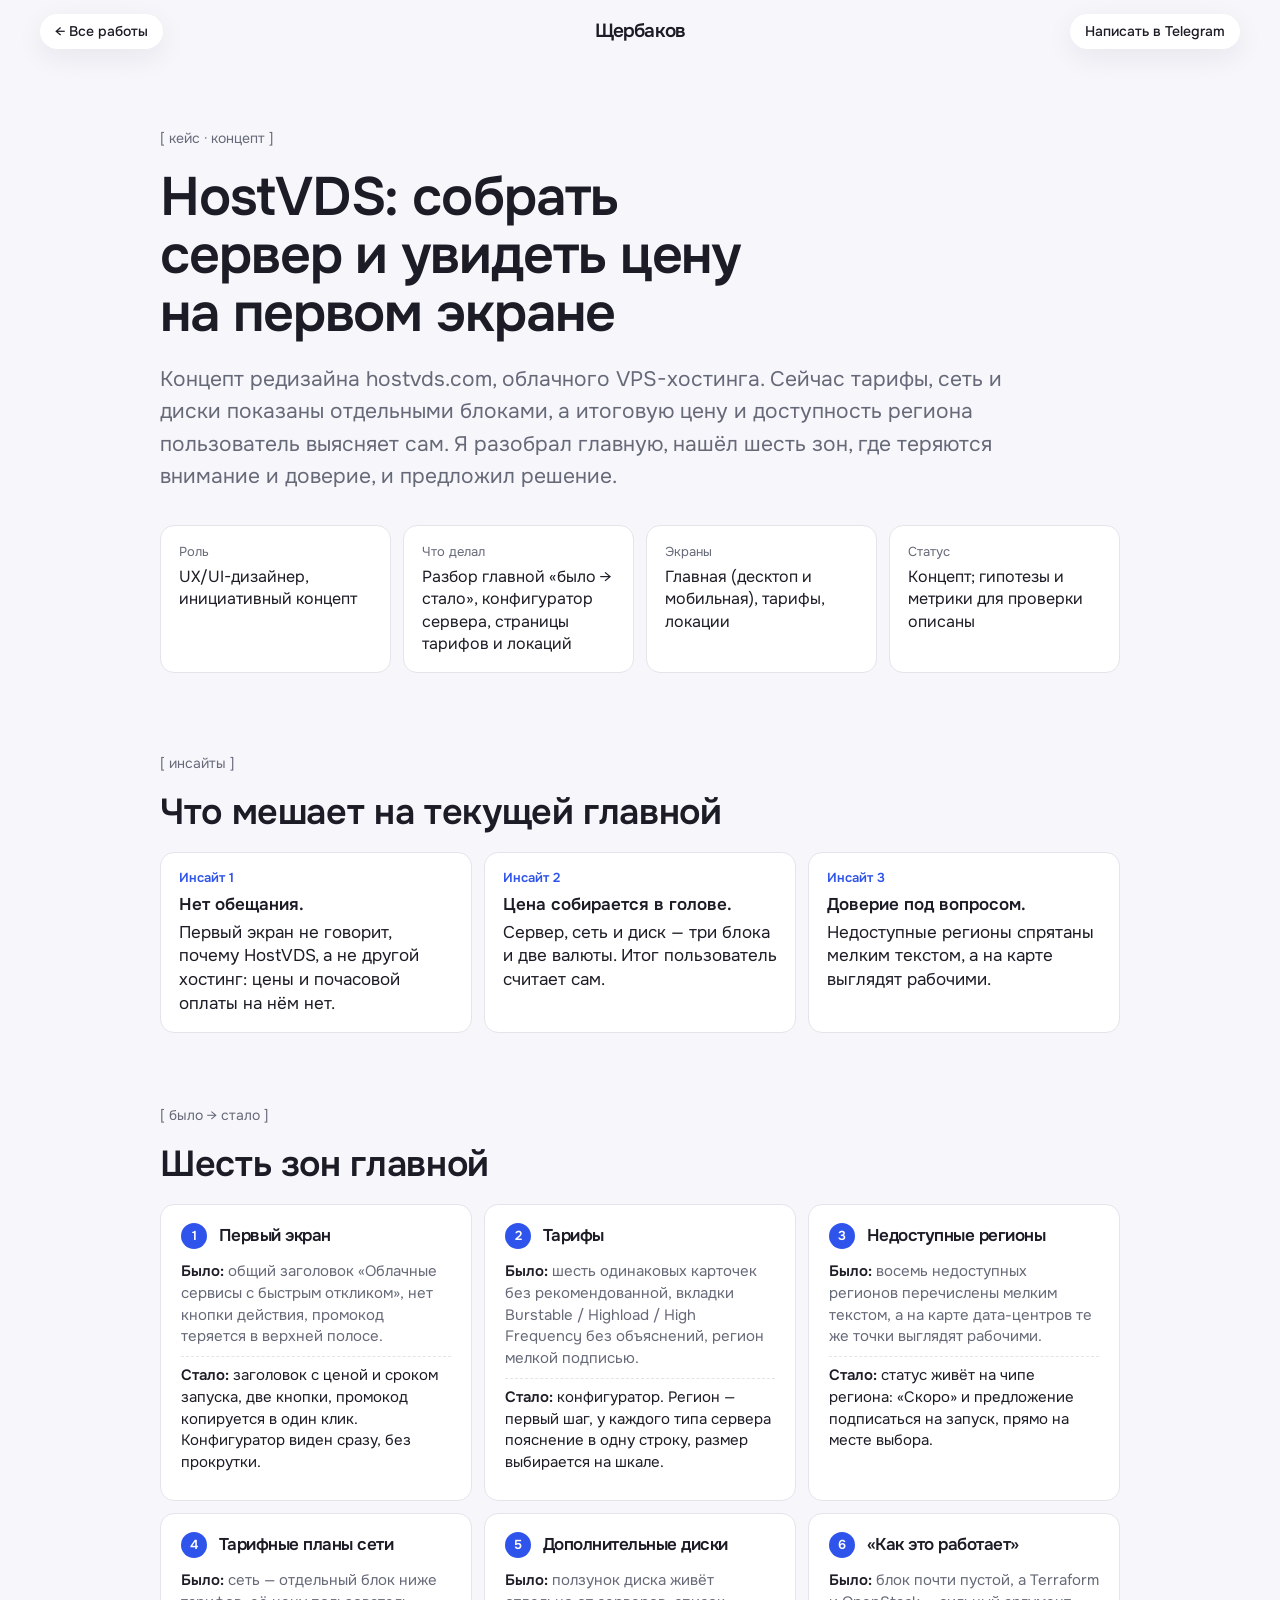
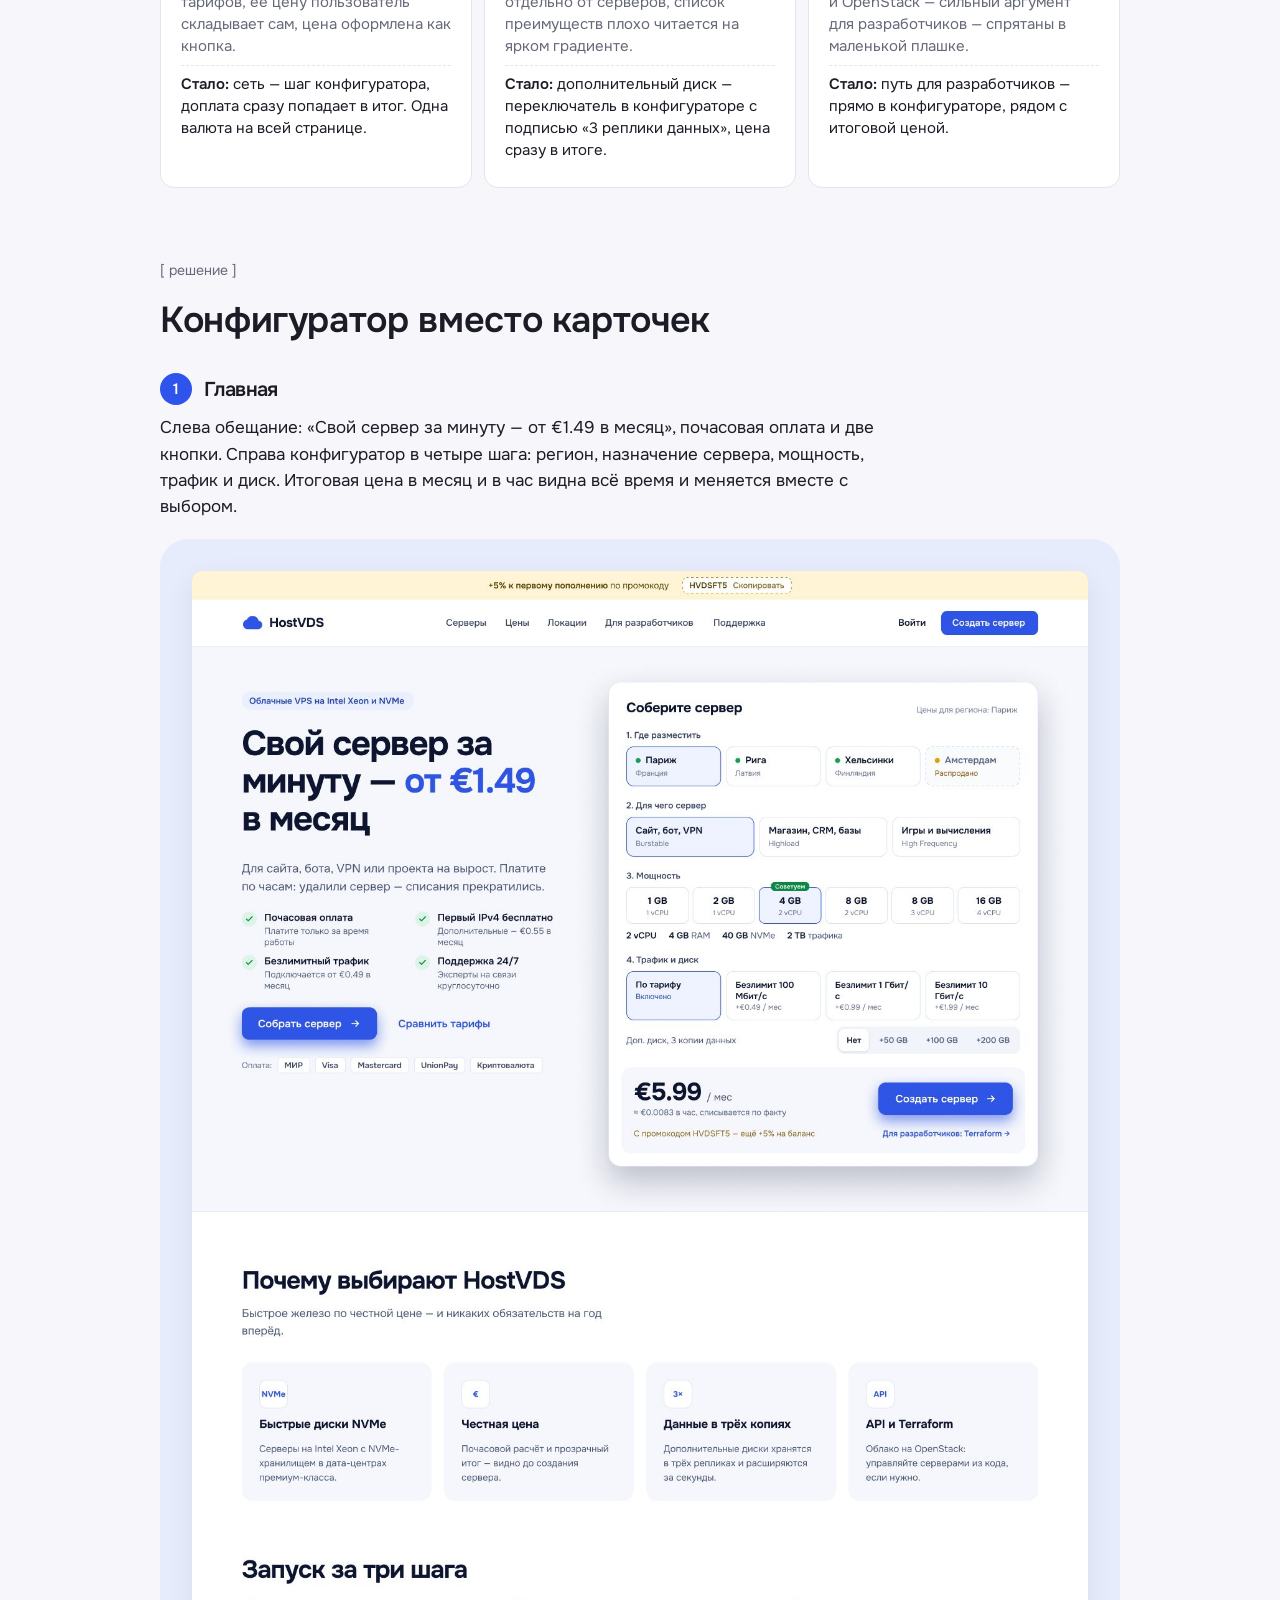
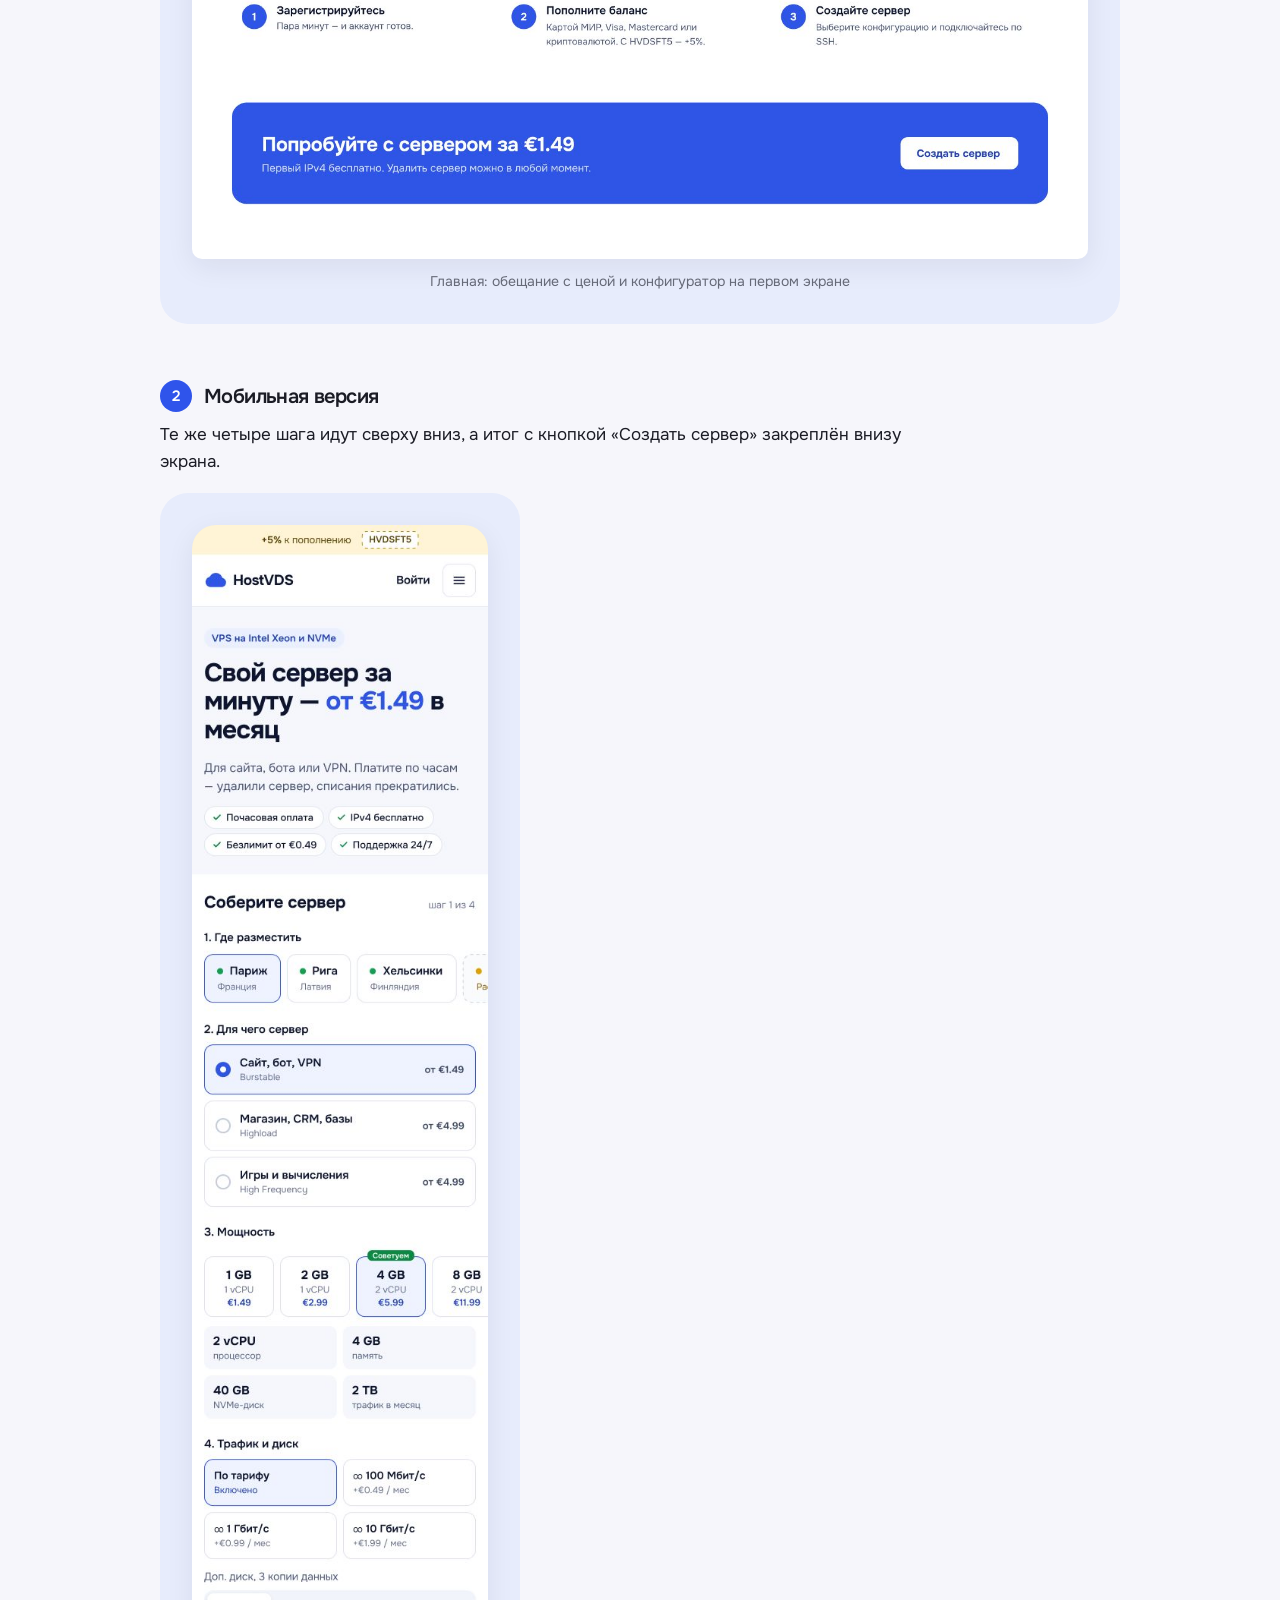
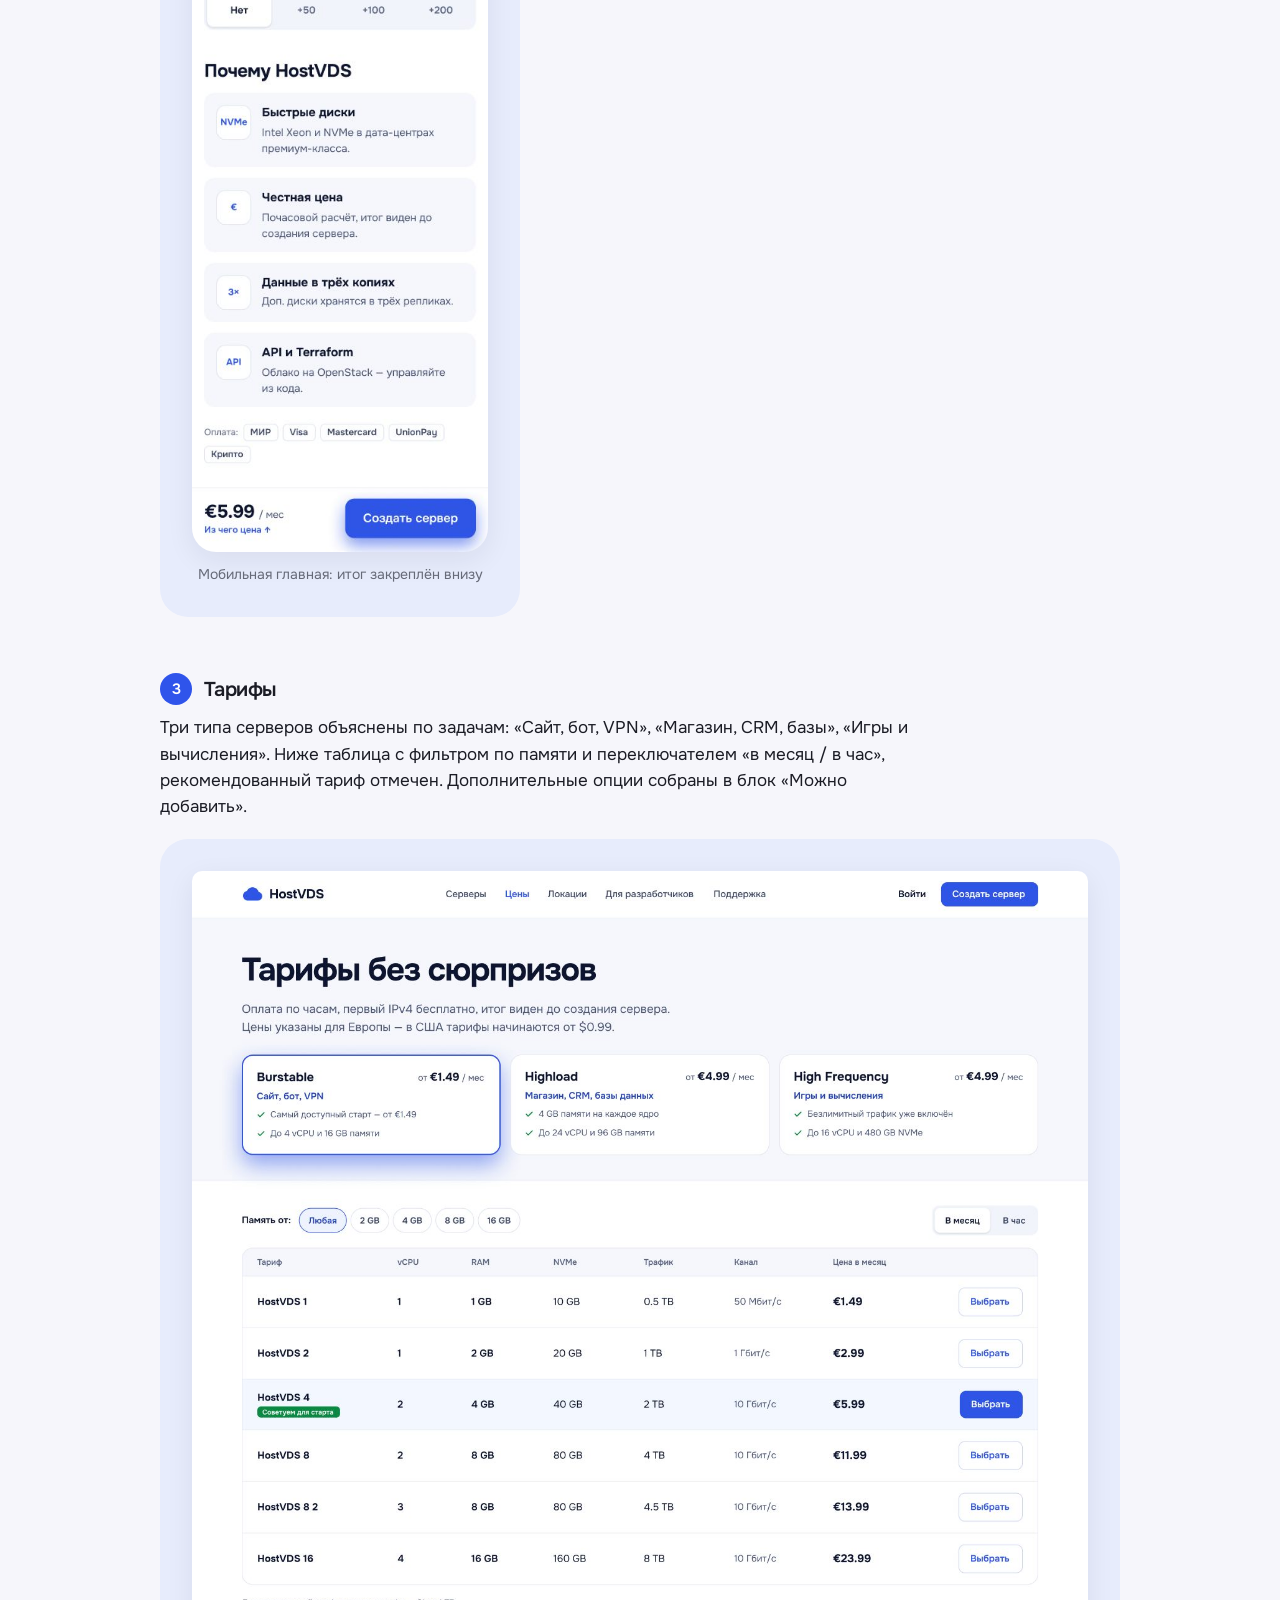
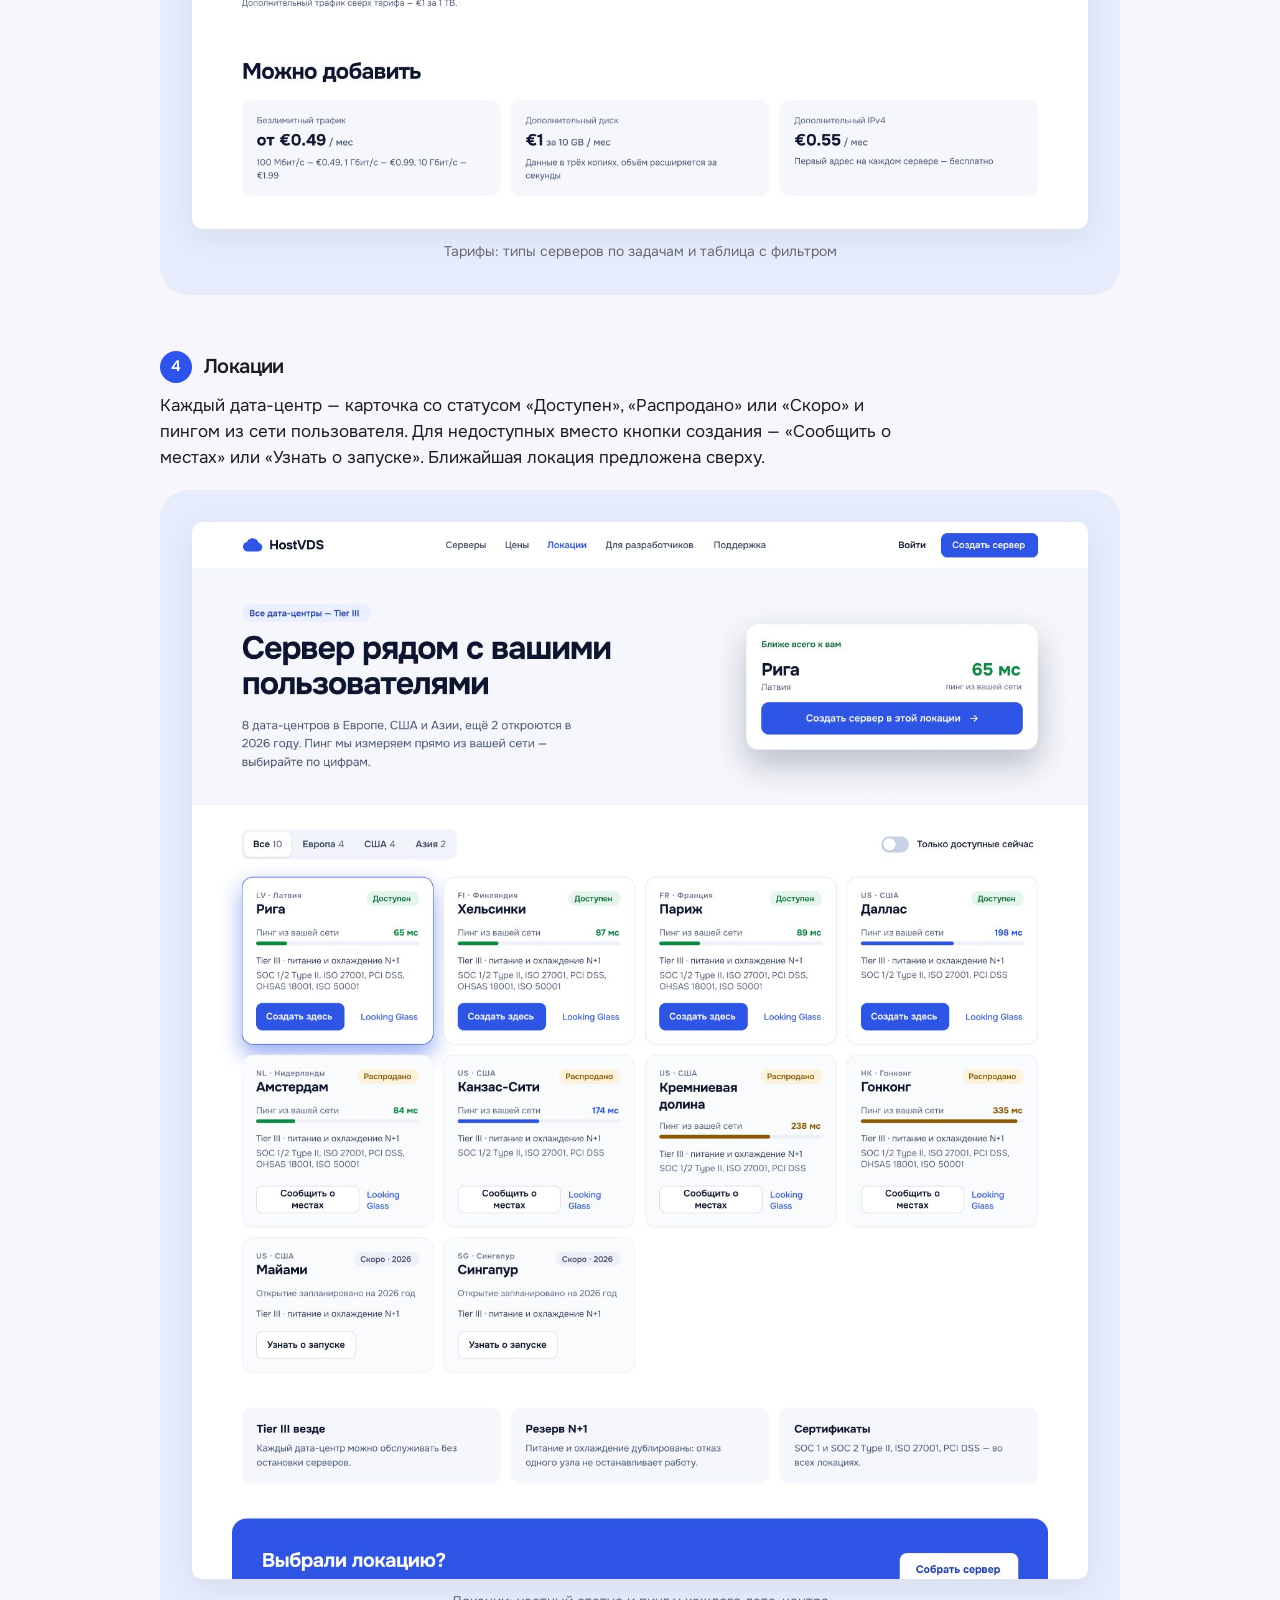
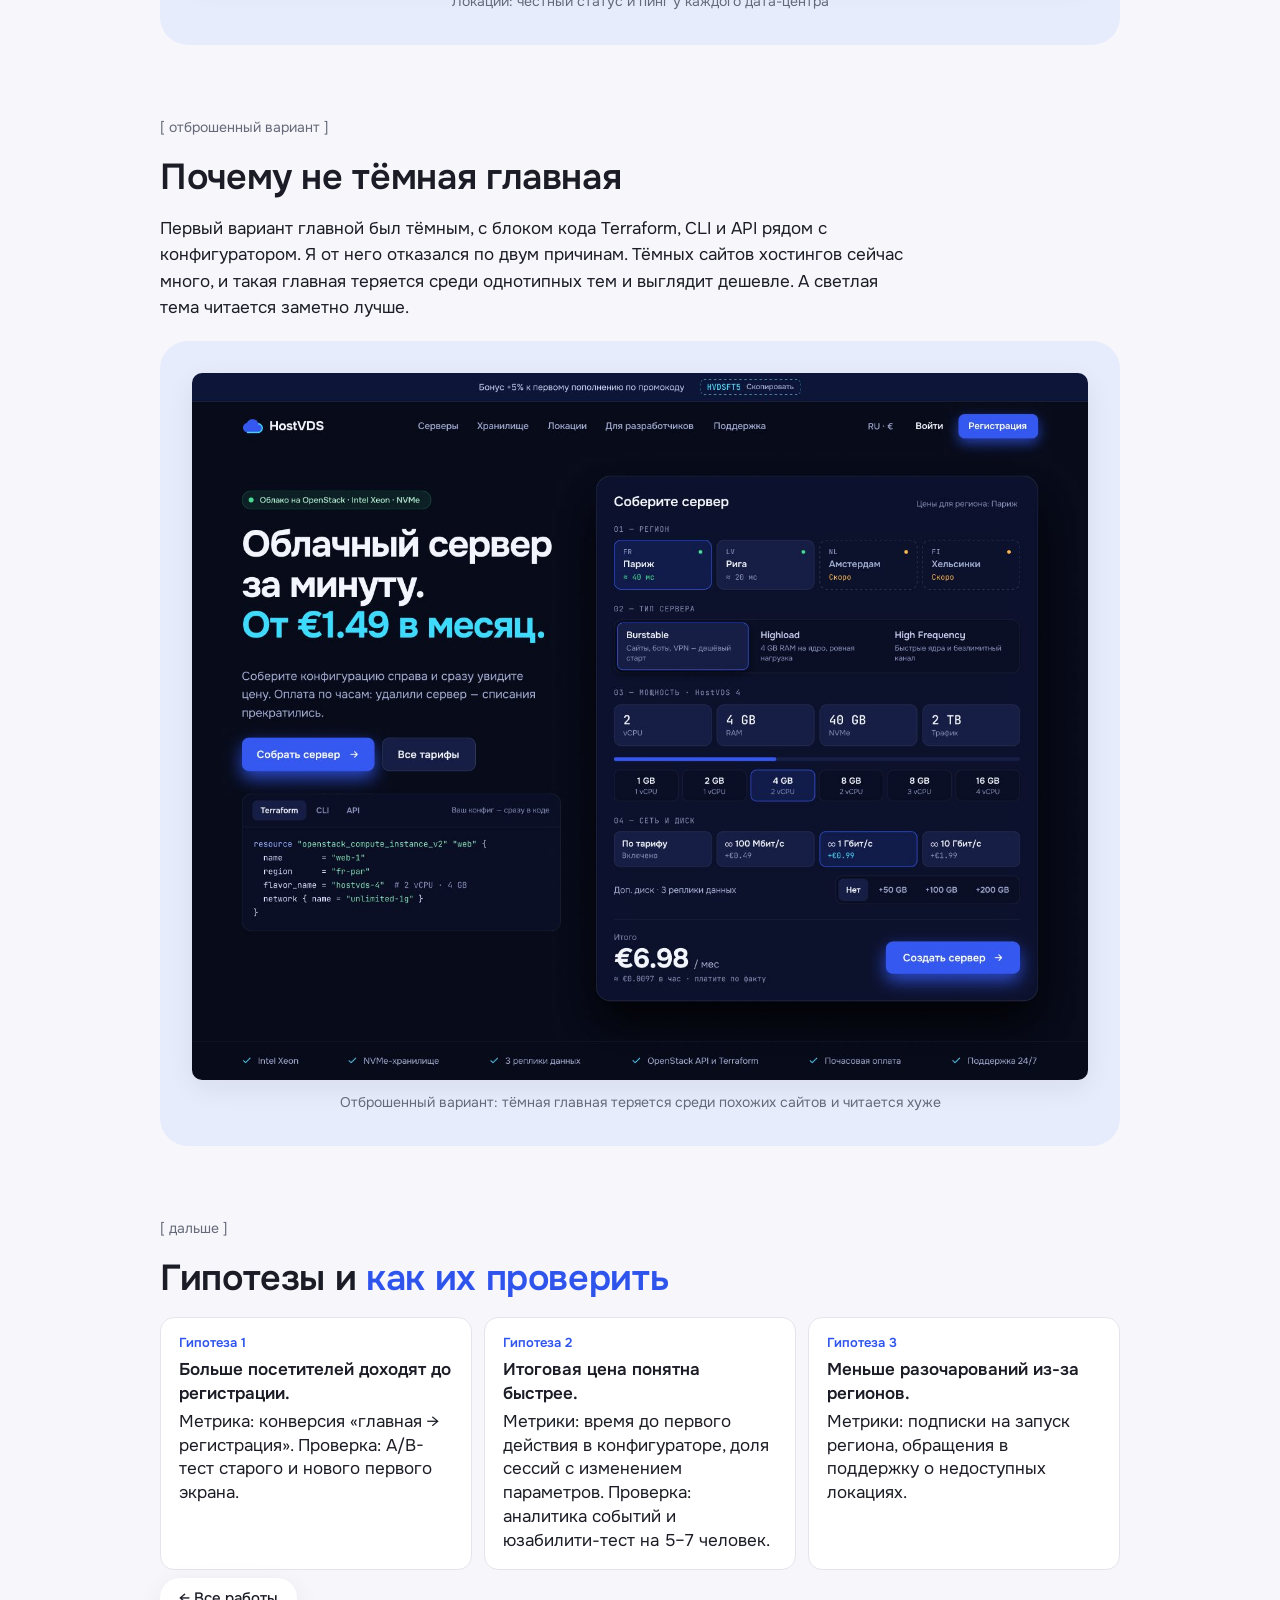
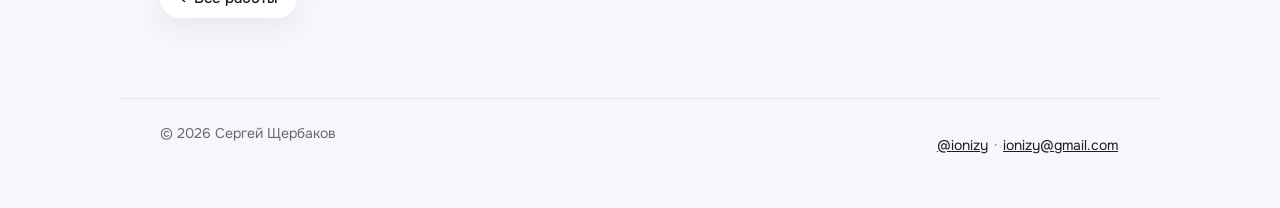
==== case-hostvds.html @ fe0a2e3c "переработка карты гис на главном экране" ====
<!DOCTYPE html>
<html lang="ru">
<head>
    <meta charset="UTF-8">
    <meta name="viewport" content="width=device-width, initial-scale=1.0, viewport-fit=cover">
    <title>Кейс: HostVDS, концепт редизайна — Сергей Щербаков</title>
    <meta name="description" content="Концепт редизайна hostvds.com: разбор главной «было → стало», конфигуратор сервера с итоговой ценой на первом экране, гипотезы и метрики для проверки.">
    <meta property="og:type" content="website">
    <meta property="og:site_name" content="Сергей Щербаков">
    <meta property="og:locale" content="ru_RU">
    <meta property="og:url" content="https://sputnik101.github.io/portfolio/case-hostvds.html">
    <meta property="og:title" content="Кейс: HostVDS, концепт редизайна — Сергей Щербаков">
    <meta property="og:description" content="Шесть зон, где главная теряет внимание и доверие, и конфигуратор с итоговой ценой на первом экране.">
    <meta property="og:image" content="https://sputnik101.github.io/portfolio/img/og.jpg">
    <meta property="og:image:width" content="1200">
    <meta property="og:image:height" content="630">
    <meta name="twitter:card" content="summary_large_image">
    <link rel="icon" href="favicon.svg" type="image/svg+xml">
    <link rel="preconnect" href="https://fonts.googleapis.com">
    <link rel="preconnect" href="https://fonts.gstatic.com" crossorigin>
    <link href="https://fonts.googleapis.com/css2?family=Onest:wght@400;500;600&display=swap" rel="stylesheet">
    <link rel="stylesheet" href="style.css?v=21">
    <link rel="stylesheet" href="case.css?v=11">
</head>
<body class="case-page case-hv">

    <header class="topbar">
        <a href="index.html#work" class="pill">← Все работы</a>
        <a href="index.html" class="wordmark">Щербаков</a>
        <a href="https://t.me/ionizy" class="pill" target="_blank" rel="noopener noreferrer">Написать в Telegram</a>
    </header>

    <main class="case">

        <section class="case-hero">
            <p class="label">[ кейс · концепт ]</p>
            <h1>HostVDS: собрать сервер и увидеть цену на первом экране</h1>
            <p class="case-lead">Концепт редизайна hostvds.com, облачного VPS-хостинга. Сейчас тарифы, сеть и диски показаны отдельными блоками, а итоговую цену и доступность региона пользователь выясняет сам. Я разобрал главную, нашёл шесть зон, где теряются внимание и доверие, и предложил решение.</p>
            <dl class="case-facts">
                <div><dt>Роль</dt><dd>UX/UI-дизайнер, инициативный концепт</dd></div>
                <div><dt>Что делал</dt><dd>Разбор главной «было → стало», конфигуратор сервера, страницы тарифов и локаций</dd></div>
                <div><dt>Экраны</dt><dd>Главная (десктоп и мобильная), тарифы, локации</dd></div>
                <div><dt>Статус</dt><dd>Концепт; гипотезы и метрики для проверки описаны</dd></div>
            </dl>
        </section>

        <section class="case-block">
            <p class="label">[ инсайты ]</p>
            <h2>Что мешает на текущей главной</h2>
            <ol class="case-steps">
                <li><span>Инсайт 1</span><b>Нет обещания.</b> Первый экран не говорит, почему HostVDS, а не другой хостинг: цены и почасовой оплаты на нём нет.</li>
                <li><span>Инсайт 2</span><b>Цена собирается в голове.</b> Сервер, сеть и диск — три блока и две валюты. Итог пользователь считает сам.</li>
                <li><span>Инсайт 3</span><b>Доверие под вопросом.</b> Недоступные регионы спрятаны мелким текстом, а на карте выглядят рабочими.</li>
            </ol>
        </section>

        <section class="case-block">
            <p class="label">[ было → стало ]</p>
            <h2>Шесть зон главной</h2>
            <div class="case-compare">
                <div class="cmp"><h3><span>1</span>Первый экран</h3><p class="cmp-was"><b>Было:</b> общий заголовок «Облачные сервисы с быстрым откликом», нет кнопки действия, промокод теряется в верхней полосе.</p><p class="cmp-now"><b>Стало:</b> заголовок с ценой и сроком запуска, две кнопки, промокод копируется в один клик. Конфигуратор виден сразу, без прокрутки.</p></div>
                <div class="cmp"><h3><span>2</span>Тарифы</h3><p class="cmp-was"><b>Было:</b> шесть одинаковых карточек без рекомендованной, вкладки Burstable / Highload / High Frequency без объяснений, регион мелкой подписью.</p><p class="cmp-now"><b>Стало:</b> конфигуратор. Регион — первый шаг, у каждого типа сервера пояснение в одну строку, размер выбирается на шкале.</p></div>
                <div class="cmp"><h3><span>3</span>Недоступные регионы</h3><p class="cmp-was"><b>Было:</b> восемь недоступных регионов перечислены мелким текстом, а на карте дата-центров те же точки выглядят рабочими.</p><p class="cmp-now"><b>Стало:</b> статус живёт на чипе региона: «Скоро» и предложение подписаться на запуск, прямо на месте выбора.</p></div>
                <div class="cmp"><h3><span>4</span>Тарифные планы сети</h3><p class="cmp-was"><b>Было:</b> сеть — отдельный блок ниже тарифов, её цену пользователь складывает сам, цена оформлена как кнопка.</p><p class="cmp-now"><b>Стало:</b> сеть — шаг конфигуратора, доплата сразу попадает в итог. Одна валюта на всей странице.</p></div>
                <div class="cmp"><h3><span>5</span>Дополнительные диски</h3><p class="cmp-was"><b>Было:</b> ползунок диска живёт отдельно от серверов, список преимуществ плохо читается на ярком градиенте.</p><p class="cmp-now"><b>Стало:</b> дополнительный диск — переключатель в конфигураторе с подписью «3 реплики данных», цена сразу в итоге.</p></div>
                <div class="cmp"><h3><span>6</span>«Как это работает»</h3><p class="cmp-was"><b>Было:</b> блок почти пустой, а Terraform и OpenStack — сильный аргумент для разработчиков — спрятаны в маленькой плашке.</p><p class="cmp-now"><b>Стало:</b> путь для разработчиков — прямо в конфигураторе, рядом с итоговой ценой.</p></div>
            </div>
        </section>

        <section class="case-block">
            <p class="label">[ решение ]</p>
            <h2>Конфигуратор вместо карточек</h2>

            <div class="case-flow">
                <article>
                    <h3><span>1</span>Главная</h3>
                    <p>Слева обещание: «Свой сервер за минуту — от €1.49 в месяц», почасовая оплата и две кнопки. Справа конфигуратор в четыре шага: регион, назначение сервера, мощность, трафик и диск. Итоговая цена в месяц и в час видна всё время и меняется вместе с выбором.</p>
                    <figure class="case-shot">
                        <img src="img/cases/hostvds/01-desktop.jpg" alt="Главная HostVDS: обещание с ценой и конфигуратор сервера на первом экране" loading="lazy" width="1440" height="2070">
                        <figcaption>Главная: обещание с ценой и конфигуратор на первом экране</figcaption>
                    </figure>
                </article>
                <article>
                    <h3><span>2</span>Мобильная версия</h3>
                    <p>Те же четыре шага идут сверху вниз, а итог с кнопкой «Создать сервер» закреплён внизу экрана.</p>
                    <figure class="case-shot case-shot-phone">
                        <img src="img/cases/hostvds/02-mobile.jpg" alt="Мобильная главная HostVDS с конфигуратором" loading="lazy" width="390" height="2143">
                        <figcaption>Мобильная главная: итог закреплён внизу</figcaption>
                    </figure>
                </article>
                <article>
                    <h3><span>3</span>Тарифы</h3>
                    <p>Три типа серверов объяснены по задачам: «Сайт, бот, VPN», «Магазин, CRM, базы», «Игры и вычисления». Ниже таблица с фильтром по памяти и переключателем «в месяц / в час», рекомендованный тариф отмечен. Дополнительные опции собраны в блок «Можно добавить».</p>
                    <figure class="case-shot">
                        <img src="img/cases/hostvds/05-pricing.jpg" alt="Страница тарифов HostVDS: типы серверов и таблица тарифов" loading="lazy" width="1440" height="1540">
                        <figcaption>Тарифы: типы серверов по задачам и таблица с фильтром</figcaption>
                    </figure>
                </article>
                <article>
                    <h3><span>4</span>Локации</h3>
                    <p>Каждый дата-центр — карточка со статусом «Доступен», «Распродано» или «Скоро» и пингом из сети пользователя. Для недоступных вместо кнопки создания — «Сообщить о местах» или «Узнать о запуске». Ближайшая локация предложена сверху.</p>
                    <figure class="case-shot">
                        <img src="img/cases/hostvds/04-locations.jpg" alt="Страница локаций HostVDS: статусы дата-центров и пинг" loading="lazy" width="1440" height="1700">
                        <figcaption>Локации: честный статус и пинг у каждого дата-центра</figcaption>
                    </figure>
                </article>
            </div>
        </section>

        <section class="case-block">
            <p class="label">[ отброшенный вариант ]</p>
            <h2>Почему не тёмная главная</h2>
            <p class="case-text">Первый вариант главной был тёмным, с блоком кода Terraform, CLI и API рядом с конфигуратором. Я от него отказался по двум причинам. Тёмных сайтов хостингов сейчас много, и такая главная теряется среди однотипных тем и выглядит дешевле. А светлая тема читается заметно лучше.</p>
            <figure class="case-shot">
                <img src="img/cases/hostvds/03-dark-rejected.jpg" alt="Отброшенный тёмный вариант главной HostVDS" loading="lazy" width="1440" height="1136">
                <figcaption>Отброшенный вариант: тёмная главная теряется среди похожих сайтов и читается хуже</figcaption>
            </figure>
        </section>

        <section class="case-block case-result">
            <p class="label">[ дальше ]</p>
            <h2>Гипотезы и <span>как их проверить</span></h2>
            <ol class="case-steps">
                <li><span>Гипотеза 1</span><b>Больше посетителей доходят до регистрации.</b> Метрика: конверсия «главная → регистрация». Проверка: A/B-тест старого и нового первого экрана.</li>
                <li><span>Гипотеза 2</span><b>Итоговая цена понятна быстрее.</b> Метрики: время до первого действия в конфигураторе, доля сессий с изменением параметров. Проверка: аналитика событий и юзабилити-тест на 5–7 человек.</li>
                <li><span>Гипотеза 3</span><b>Меньше разочарований из-за регионов.</b> Метрики: подписки на запуск региона, обращения в поддержку о недоступных локациях.</li>
            </ol>
            <div class="case-actions">
                <a class="pill" href="index.html#work">← Все работы</a>
            </div>
        </section>

    </main>

    <footer class="case-footer">
        <p>© 2026 Сергей Щербаков</p>
        <p><a href="https://t.me/ionizy" target="_blank" rel="noopener noreferrer">@ionizy</a> · <a href="mailto:ionizy@gmail.com">ionizy@gmail.com</a></p>
    </footer>

    <script>(() => { const t = () => document.body.classList.toggle('is-scrolled', window.scrollY > 40); window.addEventListener('scroll', t, { passive: true }); t(); })();</script>
    <script src="case.js?v=1" defer></script>
</body>
</html>
---- style.css ----
/* Концепция: композиция Броско, в центре вместо объёмного предмета — светлая живая схема Москвы.
   Порядок блоков как у них: первый экран, «в цифрах», ряд карточек, кейсы, тёмный блок с шагами, контакты. */
:root {
    --paper: #F5F6F8;      /* фон страницы: почти белый, холодный */
    --surface: #FFFFFF;
    --ink: #1B1C25;
    --muted: #666A78;
    --line: #E3E5EA;
    --route: #4A4FE0;      /* акцент и линия маршрута */
    --signal: #C9F26B;     /* статус */

    /* мягкая семантика загруженности для карты и выносок */
    --free: #4CCB8F;
    --slow: #F5B841;

    --shadow: 0 8px 28px rgba(27, 28, 37, 0.07);
    --font: 'Onest', -apple-system, BlinkMacSystemFont, 'Segoe UI', Roboto, Arial, sans-serif;

    --r-s: 14px;
    --r-l: 28px;
    --page: 1240px;
    --gutter: max(16px, min(4vw, 40px));
    --obj: min(40vh, 58vw, 460px);  /* радиус «зоны центра» для выносок */
}

*,
*::before,
*::after {
    box-sizing: border-box;
    margin: 0;
    padding: 0;
}

html {
    scroll-behavior: smooth;
    scroll-padding-top: 80px;
}

body {
    font-family: var(--font);
    font-size: 17px;
    line-height: 1.55;
    color: var(--ink);
    background: var(--paper);
    -webkit-font-smoothing: antialiased;
}

img {
    display: block;
    max-width: 100%;
    height: auto;
}

ul,
ol {
    list-style: none;
}

a {
    color: inherit;
}

button {
    font: inherit;
    color: inherit;
}

:focus-visible {
    outline: 2px solid var(--route);
    outline-offset: 3px;
    border-radius: 8px;
}

h1,
h2,
h3 {
    font-weight: 500;
    letter-spacing: -0.03em;
    text-wrap: balance;
}

/* ===== Общие элементы ===== */
.frame {
    position: relative;
    max-width: var(--page);
    margin: 0 auto;
    padding-left: max(var(--gutter), env(safe-area-inset-left, 0px));
    padding-right: max(var(--gutter), env(safe-area-inset-right, 0px));
}

.frame::before,
.frame::after {
    content: '+';
    position: absolute;
    top: -12px;
    font-size: 16px;
    line-height: 1;
    color: var(--muted);
    opacity: 0.5;
    pointer-events: none;
}

.frame::before { left: calc(var(--gutter) - 5px); }
.frame::after  { right: calc(var(--gutter) - 5px); }

.label {
    font-size: 14px;
    color: var(--muted);
    margin-bottom: 18px;
}

.status-dot {
    display: inline-block;
    width: 9px;
    height: 9px;
    margin-right: 9px;
    border-radius: 50%;
    background: var(--signal);
    box-shadow: 0 0 0 1.5px var(--ink);
    vertical-align: 1px;
}

/* ===== Таблетки ===== */
.pill {
    display: inline-flex;
    align-items: center;
    gap: 8px;
    padding: 10px 18px;
    border-radius: 999px;
    border: 1px solid transparent;
    background: var(--surface);
    box-shadow: var(--shadow);
    font-size: 15px;
    font-weight: 500;
    line-height: 1.2;
    text-decoration: none;
    white-space: nowrap;
    cursor: pointer;
    /* белая таблетка при наведении заливается лаймом снизу вверх */
    --pill-fill: var(--lime);
    background-image: linear-gradient(var(--pill-fill), var(--pill-fill));
    background-repeat: no-repeat;
    background-position: 50% 100%;
    background-size: 100% 0%;
    transition: background-size 0.35s cubic-bezier(.2, .7, .2, 1), background-color 0.2s, color 0.2s,
                transform 0.25s cubic-bezier(.2, .7, .2, 1), box-shadow 0.25s;
}

.pill:hover {
    background-size: 100% 100%;
    /* после заливки фон тоже красим, чтобы по краю не светилась белая кайма */
    background-color: var(--pill-fill);
    transition: background-size 0.35s cubic-bezier(.2, .7, .2, 1), background-color 0s 0.35s, color 0.2s,
                transform 0.25s cubic-bezier(.2, .7, .2, 1), box-shadow 0.25s;
    transform: translateY(-2px);
    box-shadow: 0 10px 22px rgba(27, 28, 37, 0.14);
}

.pill:active {
    transform: translateY(0) scale(0.97);
    box-shadow: 0 4px 10px rgba(27, 28, 37, 0.10);
    transition-duration: 0.1s;
}

.pill-dark {
    background: var(--ink);
    color: #FFFFFF;
}

.pill-dark:hover {
    background: var(--route);
    border-color: var(--route);
    box-shadow: 0 10px 22px rgba(74, 79, 224, 0.35);
}

.pill-line {
    box-shadow: none;
    border-color: var(--line);
}

.pill-line:hover {
    border-color: var(--pill-fill);
}

/* в фиолетовом герое лайм уже занят главной кнопкой — белые заливаются розовым */
.hero .pill:not(.pill-dark) {
    --pill-fill: var(--pink);
}

/* ===== Верхняя панель ===== */
.topbar {
    position: fixed;
    top: 0;
    left: 0;
    right: 0;
    z-index: 20;
    display: grid;
    grid-template-columns: 1fr auto 1fr;
    align-items: center;
    gap: 12px;
    padding: calc(14px + env(safe-area-inset-top, 0px)) max(var(--gutter), env(safe-area-inset-right, 0px)) 14px max(var(--gutter), env(safe-area-inset-left, 0px));
    pointer-events: none;
}

.topbar > * {
    pointer-events: auto;
}

.topbar > .pill {
    justify-self: end;
    padding: 8px 14px;
    font-size: 14px;
}

.wordmark {
    font-size: 19px;
    font-weight: 600;
    letter-spacing: -0.04em;
    text-decoration: none;
}

.menu {
    position: relative;
    justify-self: start;
}

.menu-toggle {
    padding: 8px 14px;
    font-size: 14px;
}

.menu-icon {
    width: 12px;
    height: 8px;
    border-top: 1.5px solid currentColor;
    border-bottom: 1.5px solid currentColor;
}

.menu-panel {
    position: absolute;
    top: calc(100% + 8px);
    left: 0;
    display: grid;
    min-width: 220px;
    padding: 8px;
    background: var(--surface);
    border-radius: 18px;
    box-shadow: 0 16px 40px rgba(27, 28, 37, 0.12);
}

.menu-panel[hidden] {
    display: none;
}

.menu-panel a {
    padding: 10px 12px;
    border-radius: 10px;
    text-decoration: none;
    font-weight: 500;
}

.menu-panel a:hover {
    background: var(--paper);
}

/* ===== Первый экран ===== */
.hero {
    position: relative;
    height: 100vh;
    height: 100svh;
    min-height: 680px;
    max-height: 1000px;
    overflow: hidden;
}

.map {
    position: absolute;
    inset: 0;
    width: 100%;
    height: 100%;
}

.cross {
    position: absolute;
    width: 14px;
    height: 14px;
    pointer-events: none;
}

.cross::before,
.cross::after {
    content: '';
    position: absolute;
    background: var(--muted);
    opacity: 0.45;
}

.cross::before { left: 6px; top: 0; width: 1.5px; height: 14px; }
.cross::after  { top: 6px; left: 0; height: 1.5px; width: 14px; }

.cross-tl { top: 72px; left: calc(var(--gutter) - 7px); }
.cross-tr { top: 72px; right: calc(var(--gutter) - 7px); }
.cross-bl { bottom: 16px; left: calc(var(--gutter) - 7px); }
.cross-br { bottom: 16px; right: calc(var(--gutter) - 7px); }

.object {
    position: absolute;
    left: 50%;
    top: 40%;
    width: var(--obj);
    aspect-ratio: 600 / 640;
    transform: translate(-50%, -50%);
    border: 0;
    background: none;
    cursor: pointer;
    border-radius: 50%;
    -webkit-tap-highlight-color: transparent;
}

.letter {
    display: block;
    width: 100%;
    height: 100%;
    overflow: visible;
}

.mat {
    opacity: 0;
    transition: opacity 0.45s ease;
}

.mat.is-active {
    opacity: 1;
}

@media (prefers-reduced-motion: no-preference) {
    .letter {
        animation: float 6s ease-in-out infinite;
    }
}

@keyframes float {
    0%, 100% { transform: translateY(0) rotate(-2deg); }
    50%      { transform: translateY(-12px) rotate(2deg); }
}

/* выноски вокруг буквы */
.callout {
    position: absolute;
    display: inline-flex;
    align-items: center;
    gap: 8px;
    padding: 9px 14px 9px 10px;
    background: rgba(255, 255, 255, 0.86);
    backdrop-filter: blur(10px);
    -webkit-backdrop-filter: blur(10px);
    border-radius: 999px;
    box-shadow: var(--shadow);
    font-size: 14px;
    color: var(--muted);
    white-space: nowrap;
}

.callout b {
    font-size: 17px;
    font-weight: 600;
    color: var(--ink);
    letter-spacing: -0.02em;
}

.pin {
    width: 10px;
    height: 10px;
    border-radius: 50%;
    box-shadow: 0 0 0 4px rgba(255, 255, 255, 0.9), 0 0 0 5px var(--line);
}

.pin-free  { background: var(--free); }
.pin-slow  { background: var(--slow); }
.pin-route { background: var(--route); }

.callout-a {
    right: calc(50% + var(--obj) * 0.52);
    top: calc(40% - var(--obj) * 0.3);
}

.callout-b {
    left: calc(50% + var(--obj) * 0.5);
    top: calc(40% - var(--obj) * 0.06);
}

.callout-c {
    right: calc(50% + var(--obj) * 0.44);
    top: calc(40% + var(--obj) * 0.3);
}

.hero-bottom {
    position: absolute;
    left: 0;
    right: 0;
    bottom: 0;
    display: grid;
    grid-template-columns: minmax(0, 1fr) 320px;
    gap: 32px;
    align-items: end;
    padding: 0 max(var(--gutter), env(safe-area-inset-right, 0px)) 44px max(var(--gutter), env(safe-area-inset-left, 0px));
}

.hero-role {
    font-size: 15px;
    color: var(--muted);
    margin-bottom: 16px;
}

.hero h1 {
    max-width: 15em;
    font-size: clamp(30px, min(4vw, 6.4vh), 58px);
    line-height: 1.05;
}

.hero-side {
    font-size: 15px;
    color: var(--muted);
}

.hero-actions {
    display: flex;
    flex-wrap: wrap;
    gap: 8px;
    margin-top: 16px;
}

/* ===== Разделы ===== */
.section {
    padding-top: clamp(64px, 8vw, 112px);
}

.section h2 {
    font-size: clamp(30px, 4vw, 54px);
    line-height: 1.05;
    max-width: 18em;
    margin-bottom: 36px;
}

/* ===== Путь ===== */
.route {
    --dot: 22px;
    --stroke: 6px;
    --year-h: 28px;
    --year-gap: 14px;
    display: grid;
    grid-template-columns: repeat(5, minmax(0, 1fr));
    padding: 32px 28px 36px;
    background: var(--surface);
    border-radius: var(--r-l);
    box-shadow: var(--shadow);
}

.stop {
    position: relative;
    display: grid;
    grid-template-rows: var(--year-h) var(--dot) auto auto;
    padding-right: 20px;
}

.stop::before {
    content: '';
    position: absolute;
    top: calc(var(--year-h) + var(--year-gap) + (var(--dot) - var(--stroke)) / 2);
    left: calc(var(--dot) / 2);
    right: calc(var(--dot) / -2);
    height: var(--stroke);
    background: var(--route);
    transform-origin: left center;
}

.stop:last-child::before {
    display: none;
}

.stop:nth-last-child(2)::before {
    background: repeating-linear-gradient(90deg, var(--route) 0 14px, transparent 14px 24px);
}

.stop-year {
    font-size: 15px;
    font-weight: 600;
    line-height: var(--year-h);
    color: var(--route);
    margin-bottom: var(--year-gap);
}

.stop-dot {
    position: relative;
    z-index: 1;
    width: var(--dot);
    height: var(--dot);
    border-radius: 50%;
    background: var(--surface);
    border: var(--stroke) solid var(--route);
}

.stop-name {
    margin-top: 18px;
    font-size: 19px;
    font-weight: 500;
    letter-spacing: -0.02em;
    line-height: 1.2;
}

.stop-role {
    margin-top: 6px;
    font-size: 15px;
    color: var(--muted);
    line-height: 1.4;
}

.stop-next .stop-year {
    color: var(--muted);
}

.stop-next .stop-dot {
    background: var(--signal);
    border-color: var(--ink);
}

@media (prefers-reduced-motion: no-preference) {
    .route.will-draw .stop::before { transform: scaleX(0); }
    .route.will-draw .stop-dot { transform: scale(0.4); opacity: 0; }

    .route.is-drawn .stop::before {
        transform: scaleX(1);
        transition: transform 0.45s cubic-bezier(.4, 0, .2, 1);
        transition-delay: calc(var(--i) * 0.45s + 0.2s);
    }

    .route.is-drawn .stop-dot {
        transform: none;
        opacity: 1;
        transition: transform 0.35s cubic-bezier(.3, 1.5, .5, 1), opacity 0.2s;
        transition-delay: calc(var(--i) * 0.45s);
    }
}

/* ===== Работы: папки ===== */
.folders {
    display: grid;
    grid-template-columns: repeat(2, minmax(0, 1fr));
    gap: 16px;
}

.folder {
    display: flex;
    flex-direction: column;
    min-width: 0;
    filter: drop-shadow(0 8px 22px rgba(27, 28, 37, 0.06));
}

.folder-tab {
    position: relative;
    align-self: flex-start;
    display: inline-flex;
    align-items: center;
    gap: 8px;
    padding: 10px 20px 4px 16px;
    background: var(--surface);
    border-radius: var(--r-s) var(--r-s) 0 0;
    font-size: 14px;
    font-weight: 500;
    color: var(--muted);
}

.folder-tab::after {
    content: '';
    position: absolute;
    right: calc(var(--r-s) * -1);
    bottom: 0;
    width: var(--r-s);
    height: var(--r-s);
    background: radial-gradient(circle at 100% 0, transparent calc(var(--r-s) - 0.5px), var(--surface) var(--r-s));
}

/* маркер объекта, как на карте */
.marker {
    width: 11px;
    height: 11px;
    border-radius: 50% 50% 50% 0;
    transform: rotate(-45deg);
}

.folder-sber .marker { background: #21A038; }
.folder-vl .marker   { background: #F26B1D; }
.folder-free .marker { background: var(--route); }
.folder-se .marker   { background: #0FA982; }
.folder-hv .marker   { background: #2F54EB; }
.folder-zs .marker   { background: #5B6475; }

.folder-body {
    flex: 1;
    display: flex;
    flex-direction: column;
    padding: 12px 12px 24px;
    background: var(--surface);
    border-radius: 0 var(--r-l) var(--r-l) var(--r-l);
}

.folder-body > :not(.folder-cover) {
    margin-left: 12px;
    margin-right: 12px;
}

.folder-cover {
    display: block;
    overflow: hidden;
    border-radius: 18px;
    margin-bottom: 22px;
}

.folder-sber .folder-cover { background: #E8F5EB; }
.folder-vl .folder-cover   { background: #FDEFE4; }
.folder-free .folder-cover { background: #EDEEFA; }
.folder-se .folder-cover   { background: #E2F3EE; }
.folder-hv .folder-cover   { background: #E7ECFC; }
.folder-zs .folder-cover   { background: #ECEEF2; }

.folder-cover img {
    width: 100%;
    mix-blend-mode: multiply;
    transition: transform 0.5s cubic-bezier(.2, .7, .2, 1);
}

.folder-cover:hover img {
    transform: scale(1.05);
}

.folder h3 {
    font-size: clamp(22px, 2vw, 27px);
    line-height: 1.15;
    margin-bottom: 12px;
}

.props div {
    display: grid;
    grid-template-columns: 92px minmax(0, 1fr);
    gap: 12px;
    padding: 10px 0;
    border-top: 1px solid var(--line);
    font-size: 15px;
    line-height: 1.45;
}

.props dt {
    color: var(--muted);
}

.folder-result {
    margin-top: 10px;
    padding: 12px 14px;
    background: var(--paper);
    border-radius: 14px;
    font-weight: 600;
    line-height: 1.35;
}

.folder-note {
    margin-top: 12px;
    font-size: 14px;
    color: var(--muted);
}

.folder-link {
    align-self: flex-start;
    margin-top: auto;
}

.folder-body > p:last-of-type,
.folder-body > dl:last-of-type {
    margin-bottom: 24px;
}

/* ===== Обо мне ===== */
.about {
    display: grid;
    grid-template-columns: minmax(0, 360px) minmax(0, 1fr);
    gap: clamp(28px, 5vw, 72px);
    align-items: start;
    padding: clamp(16px, 2vw, 24px);
    background: var(--surface);
    border-radius: var(--r-l);
    box-shadow: var(--shadow);
}

.about-photo {
    width: 100%;
    aspect-ratio: 4 / 5;
    object-fit: cover;
    border-radius: 20px;
}

.about-text {
    padding: 16px 16px 16px 0;
}

.about-text p {
    color: var(--muted);
    max-width: 62ch;
}

.about-text p + p {
    margin-top: 14px;
}

.about-text .about-lead {
    color: var(--ink);
    font-size: clamp(20px, 1.9vw, 25px);
    line-height: 1.4;
    letter-spacing: -0.01em;
}

.about h3 {
    font-size: 17px;
    font-weight: 600;
    letter-spacing: 0;
    margin: 36px 0 10px;
}

.strengths li {
    position: relative;
    padding: 12px 0 12px 28px;
    border-top: 1px solid var(--line);
}

.strengths li::before {
    content: '↳';
    position: absolute;
    left: 2px;
    top: 12px;
    color: var(--route);
}

.tools {
    display: flex;
    flex-wrap: wrap;
    gap: 8px;
}

.tools li {
    padding: 6px 14px;
    border-radius: 999px;
    background: var(--paper);
    font-size: 15px;
}

.about-hobby {
    margin-top: 32px;
    font-size: 15px;
}

/* ===== Контакты ===== */
.contacts {
    padding-bottom: clamp(64px, 8vw, 112px);
}

.section .contacts-title {
    font-size: clamp(44px, 8vw, 120px);
    line-height: 1;
    margin-bottom: 20px;
}

.contacts-note {
    color: var(--muted);
    max-width: 52ch;
}

.contacts-list {
    margin-top: 44px;
    border-top: 1px solid var(--line);
}

.contacts-list li {
    display: grid;
    grid-template-columns: 160px minmax(0, 1fr);
    align-items: baseline;
    gap: 16px;
    padding: 20px 0;
    border-bottom: 1px solid var(--line);
}

.contacts-list span {
    color: var(--muted);
}

.contacts-list a {
    font-size: clamp(22px, 3.4vw, 44px);
    font-weight: 500;
    letter-spacing: -0.03em;
    line-height: 1.15;
    text-decoration: none;
    overflow-wrap: anywhere;
    transition: color 0.2s;
}

.contacts-list a:hover {
    color: var(--route);
}

/* ===== Подвал ===== */
.footer {
    display: flex;
    justify-content: space-between;
    flex-wrap: wrap;
    gap: 8px 24px;
    max-width: var(--page);
    margin: 0 auto;
    padding: 24px max(var(--gutter), env(safe-area-inset-right, 0px)) 32px max(var(--gutter), env(safe-area-inset-left, 0px));
    font-size: 14px;
    color: var(--muted);
}

.footer .status-dot {
    width: 8px;
    height: 8px;
    margin-right: 8px;
}

/* ===== Адаптив ===== */
@media (max-width: 1080px) {
    .folders {
        grid-template-columns: 1fr;
        max-width: 640px;
    }

    .callout-a { right: calc(50% + var(--obj) * 0.46); }
    .callout-c { right: calc(50% + var(--obj) * 0.38); }
}

/* телефоны и планшеты: всё в одну колонку, буква и выноски в общем потоке */
@media (max-width: 900px) {
    .hero {
        height: auto;
        max-height: none;
        min-height: 0;
        display: flex;
        flex-direction: column;
        padding-top: 84px;
    }

    .object {
        position: relative;
        left: auto;
        top: auto;
        transform: none;
        width: min(36vh, 62vw, 340px);
        margin: 8px auto 0;
    }

    .callouts {
        position: relative;
        display: flex;
        flex-wrap: wrap;
        justify-content: center;
        gap: 8px;
        padding: 20px var(--gutter) 0;
    }

    .callout {
        position: static;
        white-space: normal;
    }

    .hero-bottom {
        position: relative;
        grid-template-columns: 1fr;
        gap: 16px;
        padding-top: 40px;
        padding-bottom: 40px;
    }

    .cross-bl,
    .cross-br {
        display: none;
    }

    .about {
        grid-template-columns: 1fr;
    }

    .about-photo {
        max-width: 320px;
    }

    .about-text {
        padding: 0 4px 8px;
    }

    .route {
        grid-template-columns: 1fr;
        padding: 28px 20px;
    }

    .stop {
        grid-template-columns: var(--dot) minmax(0, 1fr);
        grid-template-rows: auto auto auto;
        column-gap: 16px;
        padding: 0 0 28px;
    }

    .stop:last-child {
        padding-bottom: 0;
    }

    .stop-dot  { grid-column: 1; grid-row: 1; align-self: center; }
    .stop-year { grid-column: 2; grid-row: 1; margin-bottom: 0; }
    .stop-name { grid-column: 2; grid-row: 2; margin-top: 2px; }
    .stop-role { grid-column: 2; grid-row: 3; }

    .stop::before {
        top: calc(var(--year-h) / 2);
        bottom: calc(var(--year-h) / -2);
        left: calc((var(--dot) - var(--stroke)) / 2);
        right: auto;
        width: var(--stroke);
        height: auto;
        transform-origin: center top;
    }

    .stop:nth-last-child(2)::before {
        background: repeating-linear-gradient(180deg, var(--route) 0 12px, transparent 12px 20px);
    }

    @media (prefers-reduced-motion: no-preference) {
        .route.will-draw .stop::before { transform: scaleY(0); }
        .route.is-drawn .stop::before { transform: scaleY(1); }
    }
}

@media (max-width: 720px) {
    body {
        font-size: 16px;
    }

    .wordmark {
        display: none;
    }

    .topbar {
        grid-template-columns: auto 1fr;
    }

    .contacts-list li {
        grid-template-columns: 1fr;
        gap: 4px;
    }

    .props div {
        grid-template-columns: 84px minmax(0, 1fr);
    }
}

@media (prefers-reduced-motion: reduce) {
    html {
        scroll-behavior: auto;
    }

    * {
        transition: none !important;
    }
}


/* ===================== Вариант 6 ===================== */

/* метка в центре города */
.here {
    position: absolute;
    left: 50%;
    top: 40%;
    transform: translate(-50%, -50%);
    display: grid;
    justify-items: center;
    gap: 10px;
    pointer-events: none;
}

.here-pin {
    position: relative;
    width: 18px;
    height: 18px;
    border-radius: 50%;
    background: var(--route);
    box-shadow: 0 0 0 5px #FFFFFF, 0 6px 18px rgba(74, 79, 224, 0.35);
}

.here-pin::after {
    content: '';
    position: absolute;
    inset: -5px;
    border-radius: 50%;
    border: 2px solid var(--route);
    opacity: 0;
}

@media (prefers-reduced-motion: no-preference) {
    .here-pin::after {
        animation: ping 2.4s cubic-bezier(.2, .7, .2, 1) infinite;
    }
}

@keyframes ping {
    0%   { transform: scale(1); opacity: 0.6; }
    100% { transform: scale(4.5); opacity: 0; }
}

.here-label {
    padding: 4px 10px;
    border-radius: 999px;
    background: #FFFFFF;
    box-shadow: var(--shadow);
    font-size: 13px;
    font-weight: 600;
}

/* выноски дальше от центра, раз буквы больше нет */
.callout-a { right: calc(50% + var(--obj) * 0.28); top: calc(40% - var(--obj) * 0.42); }
.callout-b { left: calc(50% + var(--obj) * 0.3);  top: calc(40% - var(--obj) * 0.1); }
.callout-c { right: calc(50% + var(--obj) * 0.22); top: calc(40% + var(--obj) * 0.24); }

/* ===== В цифрах ===== */
.numbers {
    display: grid;
    grid-template-columns: repeat(4, minmax(0, 1fr));
    gap: 16px;
}

.number {
    padding: 28px 24px 30px;
    background: var(--surface);
    border-radius: var(--r-l);
    box-shadow: var(--shadow);
}

.number-value {
    white-space: nowrap;
    font-size: clamp(32px, 3.3vw, 52px);
    font-weight: 500;
    letter-spacing: -0.04em;
    line-height: 1;
}

.number-label {
    margin-top: 16px;
    font-size: 15px;
    color: var(--muted);
}

/* ===== Что я делаю: карточки внахлёст ===== */
.deck {
    display: flex;
    align-items: stretch;
    padding-top: 8px;
}

.card {
    position: relative;
    flex: 1 1 0;
    min-width: 0;
    display: flex;
    flex-direction: column;
    filter: drop-shadow(0 10px 24px rgba(27, 28, 37, 0.08));
    transition: transform 0.35s cubic-bezier(.2, .7, .2, 1);
}

.card + .card {
    margin-left: -32px;
}

.card:hover,
.card:focus-within {
    transform: translateY(-10px);
    z-index: 2;
}

.card-tab {
    position: relative;
    align-self: flex-start;
    padding: 10px 18px 4px;
    background: var(--surface);
    border-radius: var(--r-s) var(--r-s) 0 0;
    font-size: 14px;
    color: var(--muted);
}

.card-tab::after {
    content: '';
    position: absolute;
    right: calc(var(--r-s) * -1);
    bottom: 0;
    width: var(--r-s);
    height: var(--r-s);
    background: radial-gradient(circle at 100% 0, transparent calc(var(--r-s) - 0.5px), var(--surface) var(--r-s));
}

.card-body {
    flex: 1;
    display: flex;
    flex-direction: column;
    min-height: 300px;
    padding: 24px 52px 24px 24px;
    background: var(--surface);
    border-radius: 0 var(--r-l) var(--r-l) var(--r-l);
}

.card:last-child .card-body {
    padding-right: 24px;
}

.card h3 {
    font-size: clamp(21px, 1.9vw, 26px);
    line-height: 1.15;
    margin-bottom: 12px;
}

.card-body p {
    color: var(--muted);
    font-size: 15px;
}

.tags {
    display: flex;
    flex-wrap: wrap;
    gap: 6px;
    margin-top: auto;
    padding-top: 20px;
}

.tags li {
    padding: 4px 12px;
    border-radius: 999px;
    background: var(--paper);
    font-size: 13px;
    color: var(--muted);
}

/* ===== Путь: тёмный блок ===== */
.dark {
    margin-top: clamp(64px, 8vw, 112px);
    background: var(--ink);
    color: #F1F2F3;
    border-radius: 36px;
}

.dark-inner {
    display: grid;
    grid-template-columns: minmax(0, 1fr) minmax(0, 1.1fr);
    gap: clamp(32px, 6vw, 96px);
    padding-top: clamp(64px, 8vw, 112px);
    padding-bottom: clamp(64px, 8vw, 112px);
}

.dark-inner.frame::before,
.dark-inner.frame::after {
    top: 28px;
    color: #A3A5B0;
}

.dark .label {
    color: #A3A5B0;
}

.dark h2 {
    font-size: clamp(30px, 3.6vw, 50px);
    line-height: 1.05;
}

.dark-head {
    align-self: start;
    position: sticky;
    top: 96px;
}

.dark-lead {
    margin-top: 20px;
    max-width: 46ch;
    color: #A3A5B0;
}

.dark-photo {
    width: 100%;
    max-width: 280px;
    aspect-ratio: 4 / 5;
    object-fit: cover;
    margin-top: 32px;
    border-radius: 22px;
}

.step {
    padding: 26px 0;
    border-top: 1px solid rgba(241, 242, 243, 0.14);
}

.step:last-child {
    border-bottom: 1px solid rgba(241, 242, 243, 0.14);
}

.step-year {
    font-size: 14px;
    font-weight: 500;
    color: var(--signal);
    margin-bottom: 8px;
}

.step h3 {
    font-size: clamp(20px, 1.9vw, 26px);
    line-height: 1.2;
    margin-bottom: 8px;
}

.step p:not(.step-year) {
    color: #A3A5B0;
    max-width: 56ch;
}

.step-now .step-year {
    color: #F1F2F3;
}

/* ===== Адаптив варианта 6 ===== */
@media (max-width: 1080px) {
    .numbers {
        grid-template-columns: repeat(2, minmax(0, 1fr));
    }

    .deck {
        display: grid;
        grid-template-columns: repeat(2, minmax(0, 1fr));
        gap: 20px 16px;
    }

    .card + .card {
        margin-left: 0;
    }

    .card-body {
        min-height: 0;
        padding-right: 24px;
    }
}

@media (max-width: 900px) {
    .here {
        display: none;
    }

    /* окно на карту над выносками */
    .callouts {
        padding-top: min(44vh, 340px);
    }

    .dark-inner {
        grid-template-columns: 1fr;
    }

    .dark-head {
        position: static;
    }
}

@media (max-width: 600px) {
    .numbers,
    .deck {
        grid-template-columns: 1fr;
    }

    .dark {
        border-radius: 28px;
    }
}

/* ===================== Вариант 7: ярче и веселее ===================== */
:root {
    --violet: #6C70F7;     /* первый экран и блок «путь» */
    --lime: #D4F56A;
    --orange: #FFB36B;
    --pink: #FF9EC8;
    --sky: #9AD8FF;
    --paper: #F6F6FB;
    --route: #4A4FE0;
}

body {
    background: var(--paper);
}

/* шапка на сиреневом: таблетки остаются белыми, имя белое */
.wordmark {
    color: #FFFFFF;
}

/* первый экран */
.hero {
    background: var(--violet);
    color: #FFFFFF;
}

.hero .cross::before,
.hero .cross::after {
    background: #FFFFFF;
    opacity: 0.6;
}

.hero-role,
.hero-side {
    color: rgba(255, 255, 255, 0.82);
}

.hero .status-dot {
    background: var(--lime);
    box-shadow: 0 0 0 1.5px #FFFFFF;
}

.hero h1 {
    color: #FFFFFF;
}

.hero .pill-dark {
    background: var(--lime);
    color: var(--ink);
}

.hero .pill-dark:hover {
    background: #FFFFFF;
    border-color: #FFFFFF;
    box-shadow: 0 10px 22px rgba(27, 28, 37, 0.22);
}

.here-pin {
    background: var(--lime);
    box-shadow: 0 0 0 5px #FFFFFF, 0 6px 18px rgba(27, 28, 37, 0.25);
}

.here-pin::after {
    border-color: #FFFFFF;
}

.here-label {
    color: var(--ink);
}

/* выноски превращаются в цветные стикеры */
.callout {
    color: var(--ink);
    backdrop-filter: none;
    -webkit-backdrop-filter: none;
    box-shadow: 0 10px 24px rgba(27, 28, 37, 0.18);
    padding: 10px 16px;
}

.callout .pin {
    display: none;
}

.callout b {
    font-size: 19px;
}

.callout-a { background: var(--lime);   transform: rotate(-4deg); }
.callout-b { background: var(--orange); transform: rotate(3deg); }
.callout-c { background: var(--pink);   transform: rotate(-2deg); }

@media (prefers-reduced-motion: no-preference) {
    .callout {
        transition: transform 0.3s cubic-bezier(.3, 1.5, .5, 1);
    }

    .callout:hover {
        transform: rotate(0deg) scale(1.06);
    }
}

/* бегущая строка */
.ticker {
    overflow: hidden;
    background: var(--lime);
    border-top: 2px solid var(--ink);
    border-bottom: 2px solid var(--ink);
    transform: rotate(-1.5deg);
    margin: -18px -10px 0;
    position: relative;
    z-index: 2;
}

.ticker-track {
    display: flex;
    align-items: center;
    gap: 22px;
    width: max-content;
    padding: 14px 0;
    font-size: clamp(18px, 2vw, 26px);
    font-weight: 600;
    letter-spacing: -0.02em;
    white-space: nowrap;
}

.ticker-track i {
    font-style: normal;
    color: var(--route);
}

@media (prefers-reduced-motion: no-preference) {
    .ticker-track {
        animation: ticker 40s linear infinite;
    }
}

@keyframes ticker {
    to { transform: translateX(-50%); }
}

/* цифры на цветных карточках */
.number {
    box-shadow: none;
}

.n-lime   { background: var(--lime); }
.n-orange { background: var(--orange); }
.n-pink   { background: var(--pink); }
.n-sky    { background: var(--sky); }

.number .number-label {
    color: rgba(27, 28, 37, 0.75);
}

/* карточки «что я делаю»: цветные вкладки и кружок-иконка */
.card-tab {
    color: var(--ink);
    font-weight: 600;
}

.c-lime   .card-tab { background: var(--lime); }
.c-orange .card-tab { background: var(--orange); }
.c-pink   .card-tab { background: var(--pink); }
.c-sky    .card-tab { background: var(--sky); }

.c-lime   .card-tab::after { background: radial-gradient(circle at 100% 0, transparent calc(var(--r-s) - 0.5px), var(--lime) var(--r-s)); }
.c-orange .card-tab::after { background: radial-gradient(circle at 100% 0, transparent calc(var(--r-s) - 0.5px), var(--orange) var(--r-s)); }
.c-pink   .card-tab::after { background: radial-gradient(circle at 100% 0, transparent calc(var(--r-s) - 0.5px), var(--pink) var(--r-s)); }
.c-sky    .card-tab::after { background: radial-gradient(circle at 100% 0, transparent calc(var(--r-s) - 0.5px), var(--sky) var(--r-s)); }

/* у цветной вкладки нижний угол карточки тоже цветной полоской */
.card-body {
    border-top: 6px solid transparent;
}

.c-lime   .card-body { border-top-color: var(--lime); }
.c-orange .card-body { border-top-color: var(--orange); }
.c-pink   .card-body { border-top-color: var(--pink); }
.c-sky    .card-body { border-top-color: var(--sky); }

.card {
    transform: rotate(var(--tilt, 0deg));
}

.c-lime   { --tilt: -1.5deg; }
.c-orange { --tilt: 1deg; }
.c-pink   { --tilt: -0.5deg; }
.c-sky    { --tilt: 1.5deg; }

.card:hover,
.card:focus-within {
    transform: rotate(0deg) translateY(-10px);
}

/* кейсы: результат на лаймовой плашке */
.folder-result {
    background: var(--lime);
}

/* блок «путь»: сиреневый вместо тёмного */
.dark {
    background: var(--violet);
    color: #FFFFFF;
}

.dark .label,
.dark-lead,
.step p:not(.step-year) {
    color: rgba(255, 255, 255, 0.82);
}

.dark-inner.frame::before,
.dark-inner.frame::after {
    color: rgba(255, 255, 255, 0.7);
}

.step {
    border-top-color: rgba(255, 255, 255, 0.28);
}

.step:last-child {
    border-bottom-color: rgba(255, 255, 255, 0.28);
}

.step-year {
    display: inline-block;
    padding: 3px 10px;
    border-radius: 999px;
    background: var(--lime);
    color: var(--ink);
}

.step-now .step-year {
    background: #FFFFFF;
    color: var(--ink);
}

.dark-photo {
    transform: rotate(-3deg);
    border: 6px solid #FFFFFF;
    box-shadow: 0 16px 36px rgba(27, 28, 37, 0.25);
}

/* контакты: крупная кнопка и подсветка ссылок */
.contacts-title {
    position: relative;
}

.contacts-list a:hover {
    color: var(--ink);
    background: linear-gradient(transparent 60%, var(--lime) 60%);
}

@media (max-width: 900px) {
    .callout {
        transform: none;
    }

    .callout-a { transform: rotate(-2deg); }
    .callout-b { transform: rotate(1.5deg); }
    .callout-c { transform: rotate(-1deg); }

    .card,
    .c-lime, .c-orange, .c-pink, .c-sky {
        --tilt: 0deg;
    }
}

@media (max-width: 720px) {
    .wordmark {
        display: none;
    }
}

/* наклонная бегущая строка не должна давать горизонтальную прокрутку */
main {
    overflow-x: clip;
}

/* белая кнопка на сиреневом: тёмный текст */
.hero .pill:not(.pill-dark) {
    color: var(--ink);
}

/* запас под наклонную бегущую строку */
.hero-bottom {
    padding-bottom: 60px;
}

/* ===================== «Что я делаю»: стикеры ===================== */
.deck.stickers {
    display: grid;
    grid-template-columns: repeat(4, minmax(0, 1fr));
    gap: 28px 24px;
    padding: 16px 4px 8px;
}

.sticker {
    --tilt: 0deg;
    position: relative;
    display: flex;
    flex-direction: column;
    min-width: 0;
    min-height: 320px;
    padding: 30px 24px 24px;
    border-radius: 4px 4px 4px 4px;
    color: var(--ink);
    /* загнутый нижний правый уголок */
    background: linear-gradient(315deg, transparent 0 20px, rgba(0, 0, 0, 0.12) 20px 21px, var(--sticker-dark) 21px 29px, var(--sticker) 29px);
    box-shadow: 0 18px 26px -14px rgba(27, 28, 37, 0.35), 0 2px 4px rgba(27, 28, 37, 0.06);
    transform: rotate(var(--tilt));
    transition: transform 0.35s cubic-bezier(.3, 1.4, .5, 1), box-shadow 0.35s;
}

/* полоска скотча сверху */
.sticker::before {
    content: '';
    position: absolute;
    top: -12px;
    left: 50%;
    width: 86px;
    height: 26px;
    transform: translateX(-50%) rotate(-3deg);
    background: rgba(255, 255, 255, 0.6);
    box-shadow: 0 1px 2px rgba(27, 28, 37, 0.08);
}

.s-lime   { --sticker: var(--lime);   --sticker-dark: #BFE04F; --tilt: -3deg; }
.s-orange { --sticker: var(--orange); --sticker-dark: #F09A4E; --tilt: 2deg; }
.s-pink   { --sticker: var(--pink);   --sticker-dark: #F283B5; --tilt: -1.5deg; }
.s-sky    { --sticker: var(--sky);    --sticker-dark: #7CC4F0; --tilt: 3deg; }

.sticker:hover,
.sticker:focus-within {
    transform: rotate(0deg) translateY(-8px) scale(1.02);
    box-shadow: 0 26px 34px -14px rgba(27, 28, 37, 0.4), 0 2px 4px rgba(27, 28, 37, 0.06);
    z-index: 2;
}

.sticker-key {
    font-size: 14px;
    font-weight: 600;
    margin-bottom: 14px;
    color: rgba(27, 28, 37, 0.7);
}

.sticker h3 {
    font-size: clamp(20px, 1.8vw, 25px);
    line-height: 1.15;
    margin-bottom: 10px;
}

.sticker > p:not(.sticker-key) {
    font-size: 15px;
    line-height: 1.45;
    color: rgba(27, 28, 37, 0.78);
}

.sticker-tags {
    display: flex;
    flex-wrap: wrap;
    gap: 6px;
    margin-top: auto;
    padding-top: 16px;
    padding-right: 24px;
}

.sticker-tags li {
    padding: 3px 10px;
    border-radius: 999px;
    background: rgba(255, 255, 255, 0.55);
    font-size: 13px;
    font-weight: 500;
}

@media (prefers-reduced-motion: reduce) {
    .sticker:hover,
    .sticker:focus-within {
        transform: rotate(var(--tilt));
    }
}

@media (max-width: 1080px) {
    .deck.stickers {
        grid-template-columns: repeat(2, minmax(0, 1fr));
        max-width: 640px;
    }
}

@media (max-width: 600px) {
    .deck.stickers {
        grid-template-columns: 1fr;
        gap: 32px;
        padding-left: 8px;
        padding-right: 8px;
    }

    .sticker {
        min-height: 230px;
    }

    .s-lime   { --tilt: -2deg; }
    .s-orange { --tilt: 1.5deg; }
    .s-pink   { --tilt: -1deg; }
    .s-sky    { --tilt: 2deg; }
}

/* ===== Легенда и координаты на карте ===== */
.map-meta {
    position: absolute;
    top: 96px;
    right: max(var(--gutter), env(safe-area-inset-right, 0px));
    display: grid;
    justify-items: end;
    gap: 8px;
    padding: 10px 14px;
    border-radius: 14px;
    background: rgba(255, 255, 255, 0.14);
    backdrop-filter: blur(8px);
    -webkit-backdrop-filter: blur(8px);
    font-size: 13px;
    color: rgba(255, 255, 255, 0.9);
}

.legend {
    display: flex;
    gap: 14px;
}

.legend span {
    display: inline-flex;
    align-items: center;
    gap: 6px;
}

.lg {
    width: 18px;
    height: 4px;
    border-radius: 2px;
}

.lg-free { background: var(--lime); }
.lg-slow { background: var(--orange); }
.lg-jam  { background: var(--pink); }

.coords {
    font-size: 12px;
    font-variant-numeric: tabular-nums;
    letter-spacing: 0.02em;
    color: rgba(255, 255, 255, 0.75);
}

@media (max-width: 900px) {
    .map-meta {
        position: relative;
        top: auto;
        right: auto;
        justify-items: center;
        margin: 16px auto 0;
    }
}

/* цифра на стикере не переносится */
.callout b {
    white-space: nowrap;
}

/* ===== Часы ускоренных суток ===== */
.sim {
    display: inline-grid;
    margin-bottom: 18px;
    grid-template-columns: auto auto;
    align-items: center;
    gap: 2px 14px;
    padding: 12px 12px 12px 16px;
    border-radius: 14px;
    background: #FFFFFF;
    color: var(--ink);
    box-shadow: 0 10px 24px rgba(27, 28, 37, 0.16);
}

.sim-time {
    grid-column: 1;
    display: flex;
    align-items: baseline;
    gap: 8px;
    font-size: 14px;
    color: var(--muted);
}

.sim-clock {
    font-size: 26px;
    font-weight: 600;
    letter-spacing: -0.02em;
    font-variant-numeric: tabular-nums;
    color: var(--ink);
    min-width: 3.1em;
}

.sim-note {
    grid-column: 1;
    font-size: 12px;
    color: var(--muted);
}

.sim-pause {
    grid-column: 2;
    grid-row: 1 / span 2;
    padding: 8px 14px;
    border: 1px solid var(--line);
    border-radius: 999px;
    background: var(--paper);
    font-size: 13px;
    font-weight: 500;
    cursor: pointer;
    transition: border-color 0.2s;
}

.sim-pause {
    background-image: linear-gradient(var(--lime), var(--lime));
    background-repeat: no-repeat;
    background-position: 50% 100%;
    background-size: 100% 0%;
    transition: background-size 0.35s cubic-bezier(.2, .7, .2, 1), border-color 0.2s;
}

.sim-pause:hover {
    background-size: 100% 100%;
    border-color: var(--lime);
}

.sim-pause[hidden] {
    display: none;
}

@media (max-width: 900px) {
    .sim {
        margin-bottom: 16px;
    }
}

.sim-phase {
    white-space: nowrap;
}

/* имя в шапке видно только наверху страницы: при прокрутке не ездит поверх контента */
.wordmark { transition: opacity 0.25s ease, visibility 0.25s ease; }
body.is-scrolled .wordmark { opacity: 0; visibility: hidden; pointer-events: none; }


@media (prefers-reduced-motion: reduce) {
    .pill:hover,
    .pill:active {
        transform: none;
    }
}

/* пятая карточка (фриланс) на всю ширину сетки */
@media (min-width: 1081px) {
    .folders > .folder-free:last-child:nth-child(odd) { grid-column: 1 / -1; }
    .folders > .folder-free:last-child:nth-child(odd) .folder-cover img {
        height: 260px;
        object-fit: contain;
    }
}

/* карточка без кейса: пометка про NDA вместо кнопки */
.folder-nda {
    margin-top: auto;
    font-size: 14px;
    color: var(--muted);
    display: flex;
    align-items: center;
    gap: 8px;
}
.folder-nda::before {
    content: "";
    width: 14px;
    height: 14px;
    flex: none;
    border-radius: 3px;
    border: 1.5px solid currentColor;
    box-shadow: inset 0 -5px 0 -3px currentColor;
}
.folder-zs .folder-cover img:hover { transform: none; }

/* ===================== Светофоры на схеме ===================== */
.tl-layer {
    position: absolute;
    inset: 0;
    pointer-events: none;
}

.tl {
    position: absolute;
    width: 36px;
    height: 44px;
    margin: -22px 0 0 -18px;
    padding: 0;
    border: 0;
    background: none;
    cursor: pointer;
    pointer-events: auto;
    display: grid;
    place-items: center;
    border-radius: 12px;
}

.tl-body {
    display: grid;
    gap: 2px;
    padding: 4px 3px;
    border-radius: 8px;
    background: var(--ink);
    box-shadow: 0 0 0 2px #FFFFFF, 0 6px 14px rgba(27, 28, 37, 0.3);
    transition: transform 0.2s cubic-bezier(.3, 1.5, .5, 1);
}

.tl-body i {
    display: block;
    width: 7px;
    height: 7px;
    border-radius: 50%;
    background: rgba(255, 255, 255, 0.16);
    transition: background-color 0.2s, box-shadow 0.2s;
}

.tl[data-signal="red"] i[data-s="red"]       { background: #FF5C7A; box-shadow: 0 0 6px #FF5C7A; }
.tl[data-signal="yellow"] i[data-s="yellow"] { background: #FFD24A; box-shadow: 0 0 6px #FFD24A; }
.tl[data-signal="green"] i[data-s="green"]   { background: #7BE36B; box-shadow: 0 0 6px #7BE36B; }

.tl:hover .tl-body,
.tl.is-open .tl-body {
    transform: scale(1.18);
}

.tl.is-open .tl-body {
    box-shadow: 0 0 0 2px var(--lime), 0 6px 14px rgba(27, 28, 37, 0.3);
}

.tl:focus-visible {
    outline: 2px solid #FFFFFF;
    outline-offset: 2px;
}

.tl-card {
    position: absolute;
    z-index: 6;
    width: min(270px, calc(100vw - 24px));
    padding: 14px 16px 12px;
    border-radius: 16px;
    background: #FFFFFF;
    color: var(--ink);
    box-shadow: 0 18px 40px rgba(27, 28, 37, 0.28);
    pointer-events: auto;
    font-size: 14px;
    line-height: 1.35;
    animation: tl-in 0.18s ease-out;
}

@keyframes tl-in {
    from { opacity: 0; transform: translateY(4px) scale(0.98); }
}

.tl-card-head {
    display: flex;
    justify-content: space-between;
    align-items: center;
    margin-bottom: 8px;
}

.tl-signal,
.tl-card dd {
    display: inline-flex;
    align-items: center;
    gap: 6px;
}

.tl-signal {
    padding: 3px 10px 3px 8px;
    border-radius: 999px;
    background: var(--paper);
    font-size: 13px;
    font-weight: 500;
}

.tl-signal i,
.tl-card dd i {
    width: 9px;
    height: 9px;
    border-radius: 50%;
    flex: none;
}

.tl-close {
    width: 28px;
    height: 28px;
    border: 0;
    border-radius: 50%;
    background: var(--paper);
    color: var(--ink);
    cursor: pointer;
    font-size: 13px;
}

.tl-close:hover { background: var(--line); }

.tl-id {
    font-size: 12px;
    color: var(--muted);
}

.tl-name {
    font-size: 17px;
    font-weight: 600;
    letter-spacing: -0.01em;
    margin: 2px 0 8px;
}

.tl-card dl div {
    display: grid;
    grid-template-columns: 78px 1fr;
    gap: 8px;
    padding: 5px 0;
    border-top: 1px solid var(--line);
}

.tl-card dt { color: var(--muted); }

.tl-note {
    margin-top: 8px;
    padding-top: 8px;
    border-top: 1px solid var(--line);
    font-size: 12px;
    color: var(--muted);
}

.tl-note a {
    color: var(--route);
    font-weight: 500;
}

@media (prefers-reduced-motion: reduce) {
    .tl-card { animation: none; }
    .tl-body { transition: none; }
}

/* выноски не перекрывают клики по светофорам */
.hero .callouts { pointer-events: none; }
.hero .callout { pointer-events: auto; }

/* ===== План светофоров и скорость на часах ===== */
.sim-plan {
    grid-column: 1 / -1;
    margin-top: 10px;
}

.sim-plan-bar {
    position: relative;
    height: 8px;
    border-radius: 999px;
    overflow: hidden;
    background: var(--paper);
}

.sim-plan-bar span {
    position: absolute;
    top: 0;
    bottom: 0;
}

.sim-plan-now {
    position: absolute;
    top: -3px;
    bottom: -3px;
    width: 3px;
    margin-left: -1.5px;
    border-radius: 2px;
    background: var(--ink);
    box-shadow: 0 0 0 1.5px #FFFFFF;
}

.sim-plan-bar { overflow: visible; }
.sim-plan-bar span:first-of-type { border-radius: 999px 0 0 999px; }

.sim-plan-ticks {
    display: flex;
    justify-content: space-between;
    margin-top: 3px;
    font-size: 10px;
    color: var(--muted);
    font-variant-numeric: tabular-nums;
}

.sim-plan-label {
    margin-top: 2px;
    font-size: 12px;
    color: var(--muted);
}

.sim-plan-label b {
    color: var(--ink);
    font-weight: 600;
}

.sim-speed {
    grid-column: 1 / -1;
    display: grid;
    grid-template-columns: auto 1fr auto;
    align-items: center;
    gap: 10px;
    margin-top: 8px;
    padding-top: 8px;
    border-top: 1px solid var(--line);
    font-size: 12px;
    color: var(--muted);
}

.sim-speed[hidden] { display: none; }

.sim-speed .sim-note {
    min-width: 8.5em;
    text-align: right;
    color: var(--ink);
    font-weight: 500;
    font-variant-numeric: tabular-nums;
}

.sim-speed-input {
    width: 100%;
    min-width: 90px;
    accent-color: var(--route);
    cursor: pointer;
}

/* ночной жёлтый мигающий */
.tl[data-signal="flash"] i[data-s="yellow"] {
    background: #FFD24A;
    box-shadow: 0 0 6px #FFD24A;
    animation: tl-flash 1s steps(1) infinite;
}

@keyframes tl-flash {
    50% { background: rgba(255, 255, 255, 0.16); box-shadow: none; }
}

@media (prefers-reduced-motion: reduce) {
    .tl[data-signal="flash"] i[data-s="yellow"] { animation: none; }
}

.sim-pause { grid-row: 1; }
.sim { min-width: 300px; }
@media (max-width: 420px) { .sim { min-width: 0; width: 100%; } }
.sim-speed .sim-note { grid-column: auto; }
.sim-plan-bar { overflow: hidden; height: 10px; }
.sim-plan-now { top: 0; bottom: 0; width: 3px; box-shadow: none; }
.sim-plan-bar span:first-of-type { border-radius: 0; }
---- case.css ----
/* Страница кейса. Использует переменные и базовые классы из style.css */
.case-page .topbar > .pill:first-child { justify-self: start; }
.case { max-width: 1040px; margin: 0 auto; padding: 96px var(--gutter) 80px; }
.case h1 { font-size: clamp(30px, 5vw, 54px); line-height: 1.08; font-weight: 600; letter-spacing: -0.02em; margin: 14px 0 20px; max-width: 18ch; }
.case h2 { font-size: clamp(24px, 3.4vw, 36px); line-height: 1.15; font-weight: 600; letter-spacing: -0.01em; margin: 10px 0 18px; }
.case h3 { display: flex; align-items: center; gap: 12px; font-size: 20px; font-weight: 600; margin-bottom: 10px; }
.case h3 span { flex: none; display: grid; place-items: center; width: 32px; height: 32px; border-radius: 50%; background: var(--route); color: #fff; font-size: 15px; }
.case-hero { padding: 32px 0 8px; }
.case-lead { font-size: clamp(18px, 2vw, 21px); color: var(--muted); max-width: 62ch; }
.case-text { max-width: 68ch; color: var(--ink); margin-bottom: 20px; }
.case-facts { display: grid; grid-template-columns: repeat(auto-fit, minmax(210px, 1fr)); gap: 12px; margin-top: 32px; }
.case-facts > div { background: var(--surface); border: 1px solid var(--line); border-radius: var(--r-s); padding: 16px 18px; }
.case-facts dt { font-size: 13px; color: var(--muted); margin-bottom: 4px; }
.case-facts dd { font-size: 16px; line-height: 1.4; }
.case-facts strong { color: #21A038; font-weight: 600; }
.case-block { margin-top: 72px; }
.case-steps { display: grid; grid-template-columns: repeat(auto-fit, minmax(200px, 1fr)); gap: 12px; }
.case-steps li { background: var(--surface); border: 1px solid var(--line); border-radius: var(--r-s); padding: 16px 18px; line-height: 1.4; }
.case-steps span { display: block; font-size: 13px; color: var(--route); font-weight: 600; margin-bottom: 6px; }
.case-flow { display: grid; gap: 56px; margin-top: 32px; }
.case-flow p { max-width: 68ch; margin-bottom: 18px; }
.case-shot { background: #E8F5EB; border-radius: var(--r-l); padding: clamp(12px, 3vw, 32px); }
.case-shot img { width: 100%; border-radius: 10px; box-shadow: var(--shadow); background: var(--surface); }
.case-shot figcaption { font-size: 14px; color: var(--muted); margin-top: 12px; text-align: center; }
.case-pair { display: grid; grid-template-columns: repeat(auto-fit, minmax(280px, 1fr)); gap: 16px; }
.case-split { display: grid; grid-template-columns: 1fr minmax(220px, 300px); gap: 32px; align-items: start; }
.case-shot-narrow { max-width: 620px; }
.case-shot-phone { max-width: 360px; }
.case-shot-phone img { border-radius: 24px; }
.case-shot-mid { max-width: 820px; }
.case-flow h3:not(:has(span)) { display: block; }
.case-result h2 span { color: #21A038; }
.case-actions { display: flex; flex-wrap: wrap; gap: 12px; margin-top: 8px; }
.case-footer { max-width: 1040px; margin: 0 auto; padding: 24px var(--gutter) 40px; display: flex; flex-wrap: wrap; justify-content: space-between; gap: 8px; color: var(--muted); font-size: 14px; border-top: 1px solid var(--line); }
@media (max-width: 720px) {
    .case-split { grid-template-columns: 1fr; }
    .case-shot-phone { max-width: 300px; margin: 0 auto; }
    .case-block { margin-top: 52px; }
}
@media (max-width: 560px) {
    .case-page .topbar { grid-template-columns: auto 1fr; }
    .case-page .topbar > .wordmark { justify-self: end; }
    .case-page .topbar > .pill:last-child { display: none; }
}
.case-shot-panel { max-width: 460px; margin-top: 16px; }
.case-vl .case-shot { background: #FDEFE4; }
.case-vl .case-facts strong, .case-vl .case-result h2 span { color: #D9530A; }
.case-vl .case-flow h3 span { background: #F26B1D; }
.case-page .wordmark { color: var(--ink); mix-blend-mode: normal; }
.case-tags { display: flex; flex-wrap: wrap; gap: 8px; margin: 0 0 24px; padding-top: 0; }
.case-tags li { font-size: 14px; padding: 6px 12px; border-radius: 999px; background: var(--surface); border: 1px solid var(--line); }

/* Скриншоты открываются на весь экран по клику */
.case-shot img { cursor: zoom-in; }
.lightbox { position: fixed; inset: 0; z-index: 100; display: grid; place-items: center; padding: 56px 16px 16px;
    background: rgba(18, 19, 26, 0.88); opacity: 0; visibility: hidden; transition: opacity 0.2s, visibility 0.2s; }
.lightbox.is-open { opacity: 1; visibility: visible; }
.lightbox-frame { max-width: min(1600px, 100%); max-height: 100%; overflow: auto; border-radius: 12px; }
.lightbox-frame img { display: block; max-width: 100%; height: auto; border-radius: 12px; background: #fff; cursor: zoom-out; }
.lightbox-frame.is-zoomed img { max-width: none; cursor: zoom-out; }
.lightbox-close { position: absolute; top: 12px; right: 12px; width: 44px; height: 44px; border-radius: 50%; border: 0;
    background: #fff; color: var(--ink); font-size: 22px; line-height: 1; cursor: pointer; }
.lightbox-cap { position: absolute; left: 16px; right: 72px; top: 22px; color: #fff; font-size: 14px; opacity: 0.8;
    white-space: nowrap; overflow: hidden; text-overflow: ellipsis; }
body.lightbox-lock { overflow: hidden; }

/* Ссылки в подвале: крупнее зона нажатия */
.case-footer a { display: inline-block; padding: 12px 2px; color: var(--ink); }

/* Кейс Систэм Электрик */
.case-se .case-shot { background: #E2F3EE; }
.case-se .case-facts strong, .case-se .case-result h2 span { color: #0B8F6E; }
.case-se .case-flow h3 span { background: #0FA982; }
.case-se .case-steps span { color: #0B8F6E; }
.case-se .case-steps { grid-template-columns: repeat(auto-fit, minmax(170px, 1fr)); }

/* Кейс HostVDS */
.case-hv .case-shot { background: #E7ECFC; }
.case-hv .case-result h2 span { color: #2F54EB; }
.case-hv .case-flow h3 span, .case-hv .cmp h3 span { background: #2F54EB; }
.case-hv .case-steps span { color: #2F54EB; }
.case-steps li b { display: block; font-weight: 600; margin-bottom: 4px; }
.case-compare { display: grid; grid-template-columns: repeat(auto-fit, minmax(300px, 1fr)); gap: 12px; }
.cmp { background: var(--surface); border: 1px solid var(--line); border-radius: var(--r-s); padding: 18px 20px; }
.cmp h3 { font-size: 17px; margin-bottom: 12px; }
.cmp h3 span { width: 26px; height: 26px; font-size: 13px; }
.cmp p { font-size: 15px; line-height: 1.45; margin: 0 0 8px; }
.cmp-was { color: var(--muted); }
.cmp-now { padding-top: 8px; border-top: 1px dashed var(--line); }
.cmp b { font-weight: 600; color: var(--ink); }
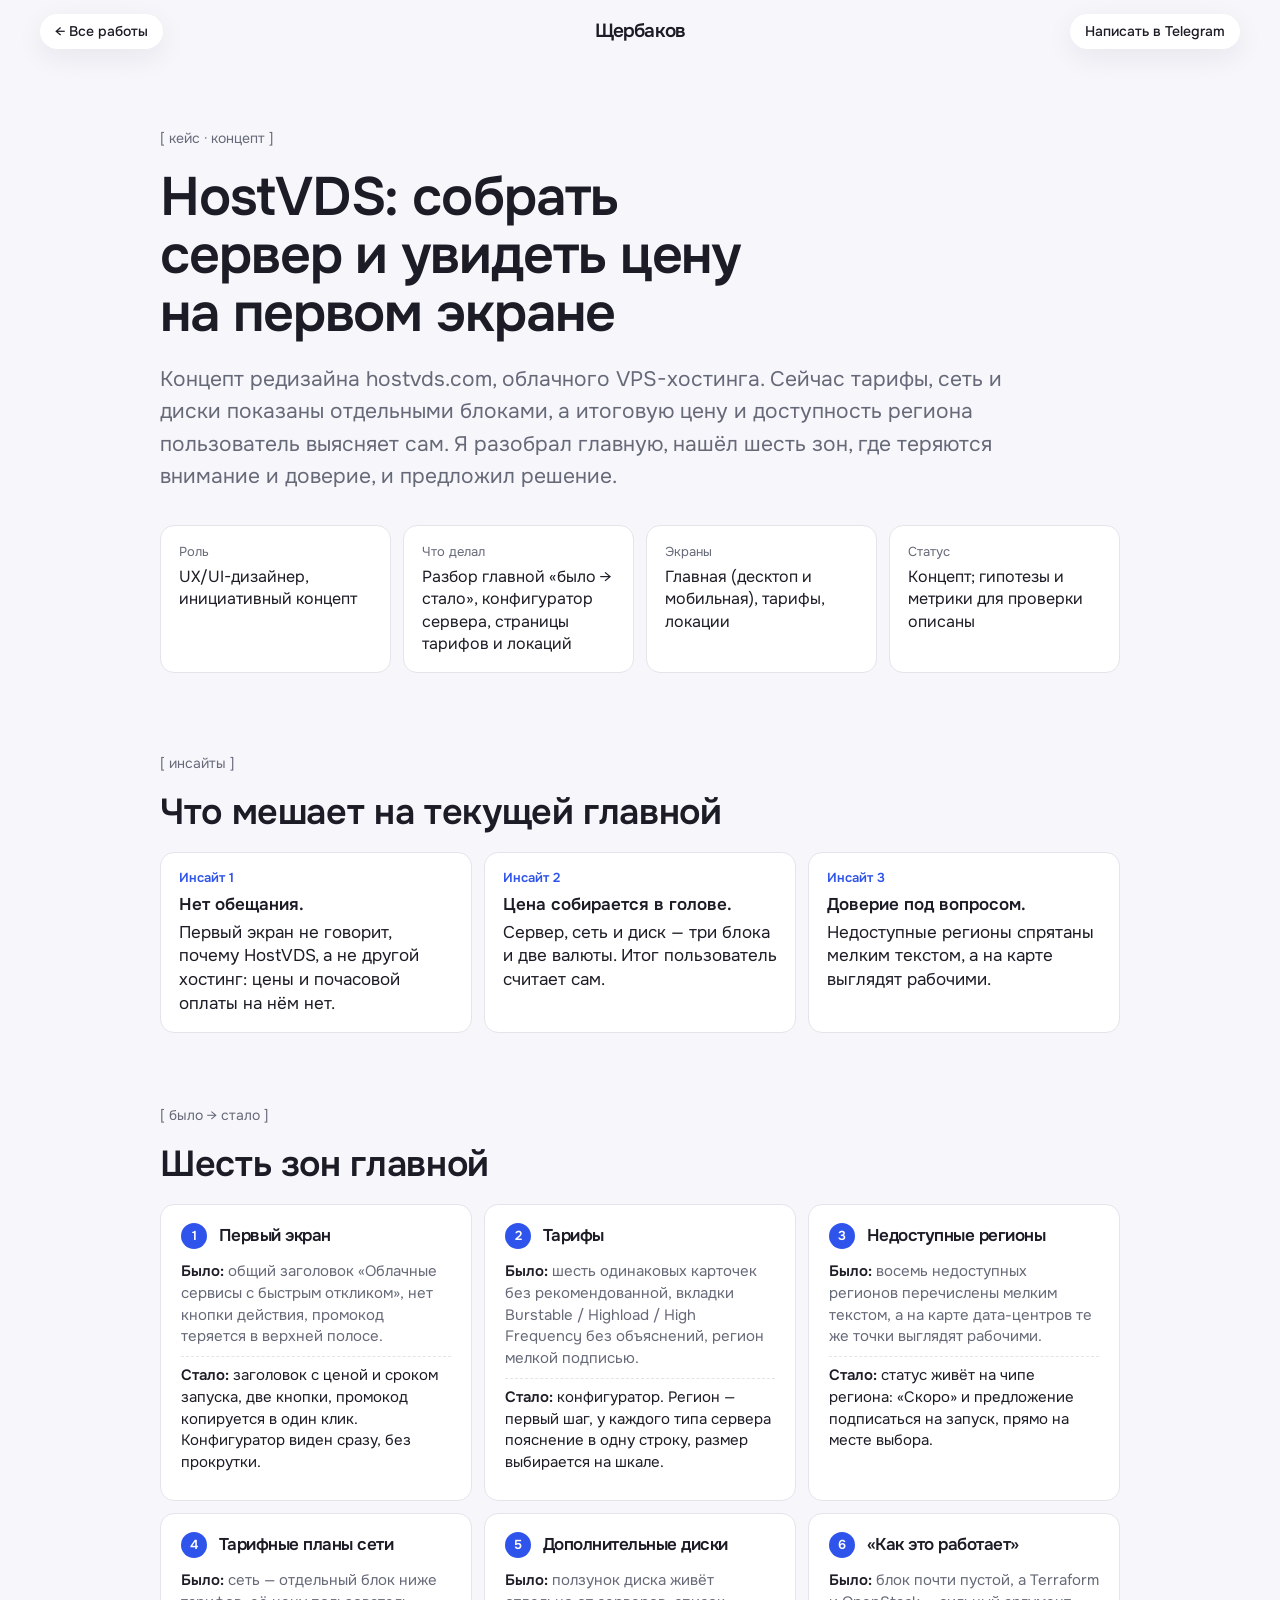
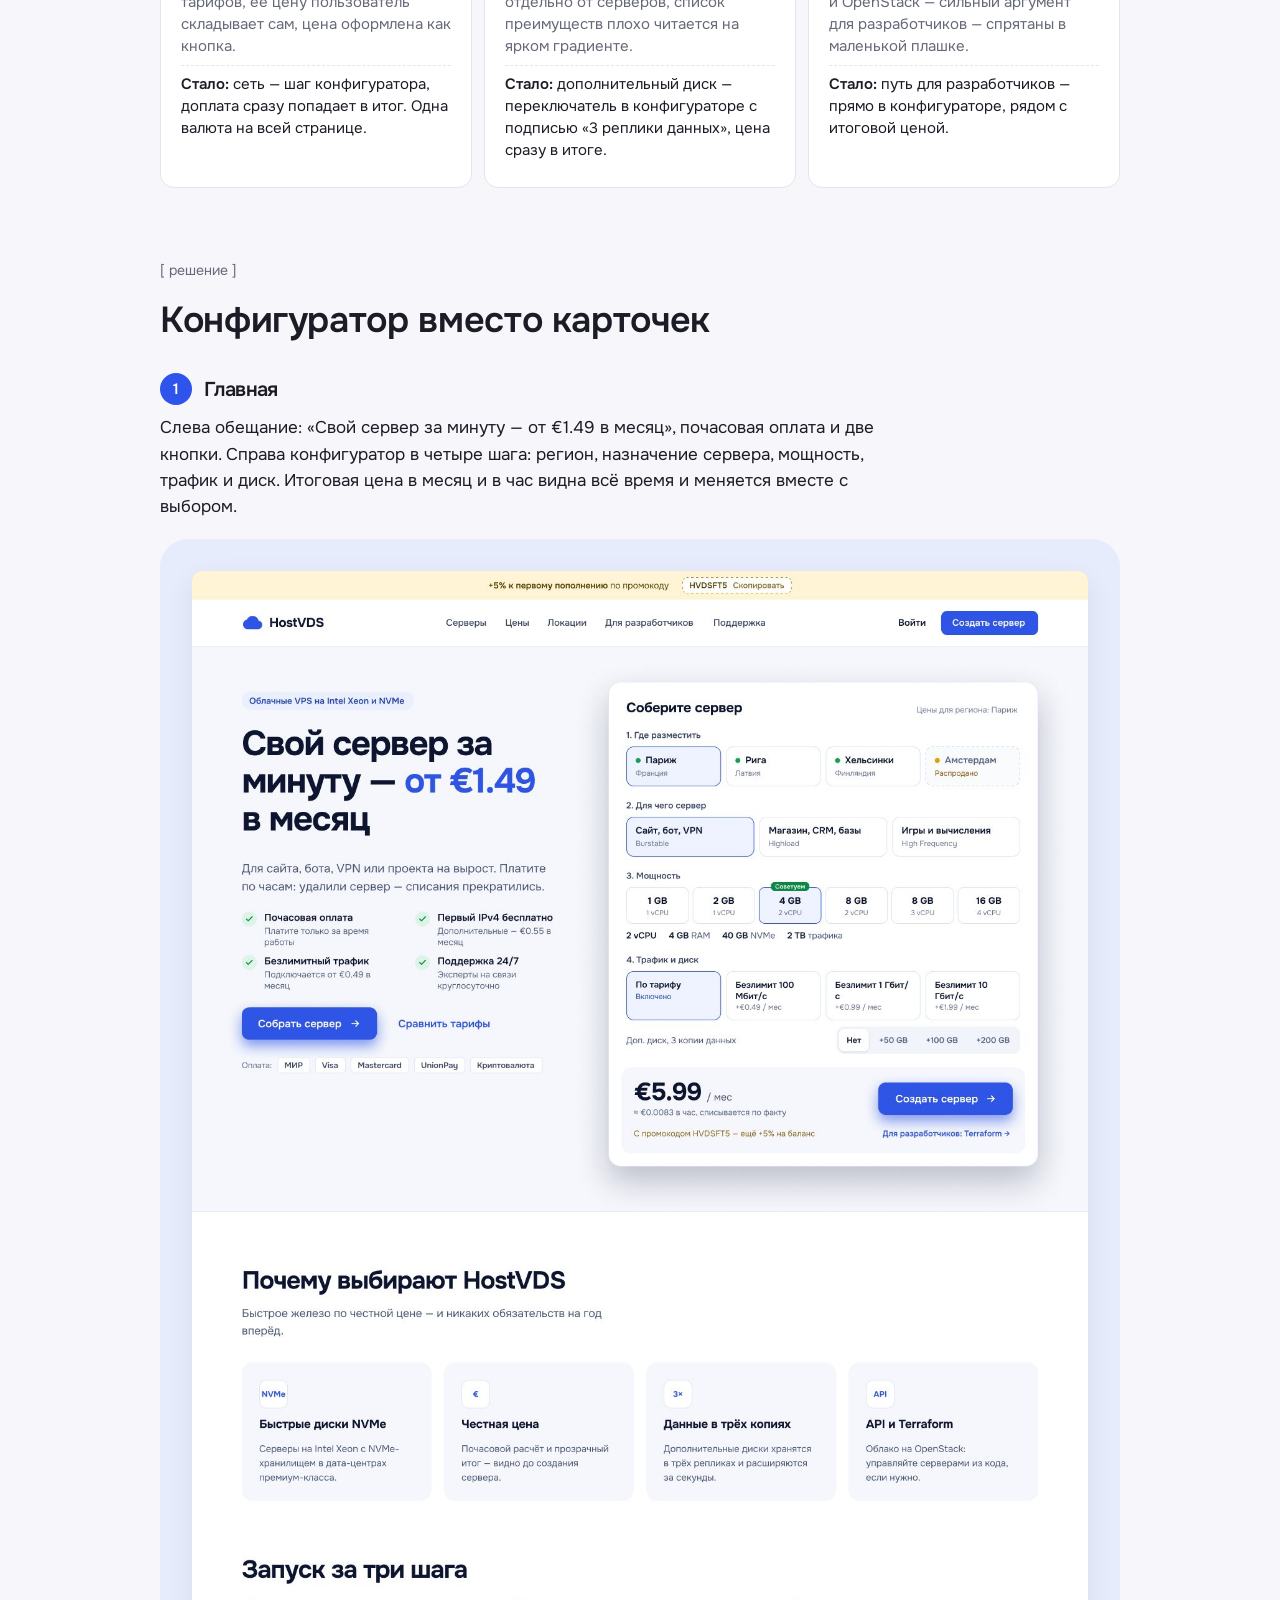
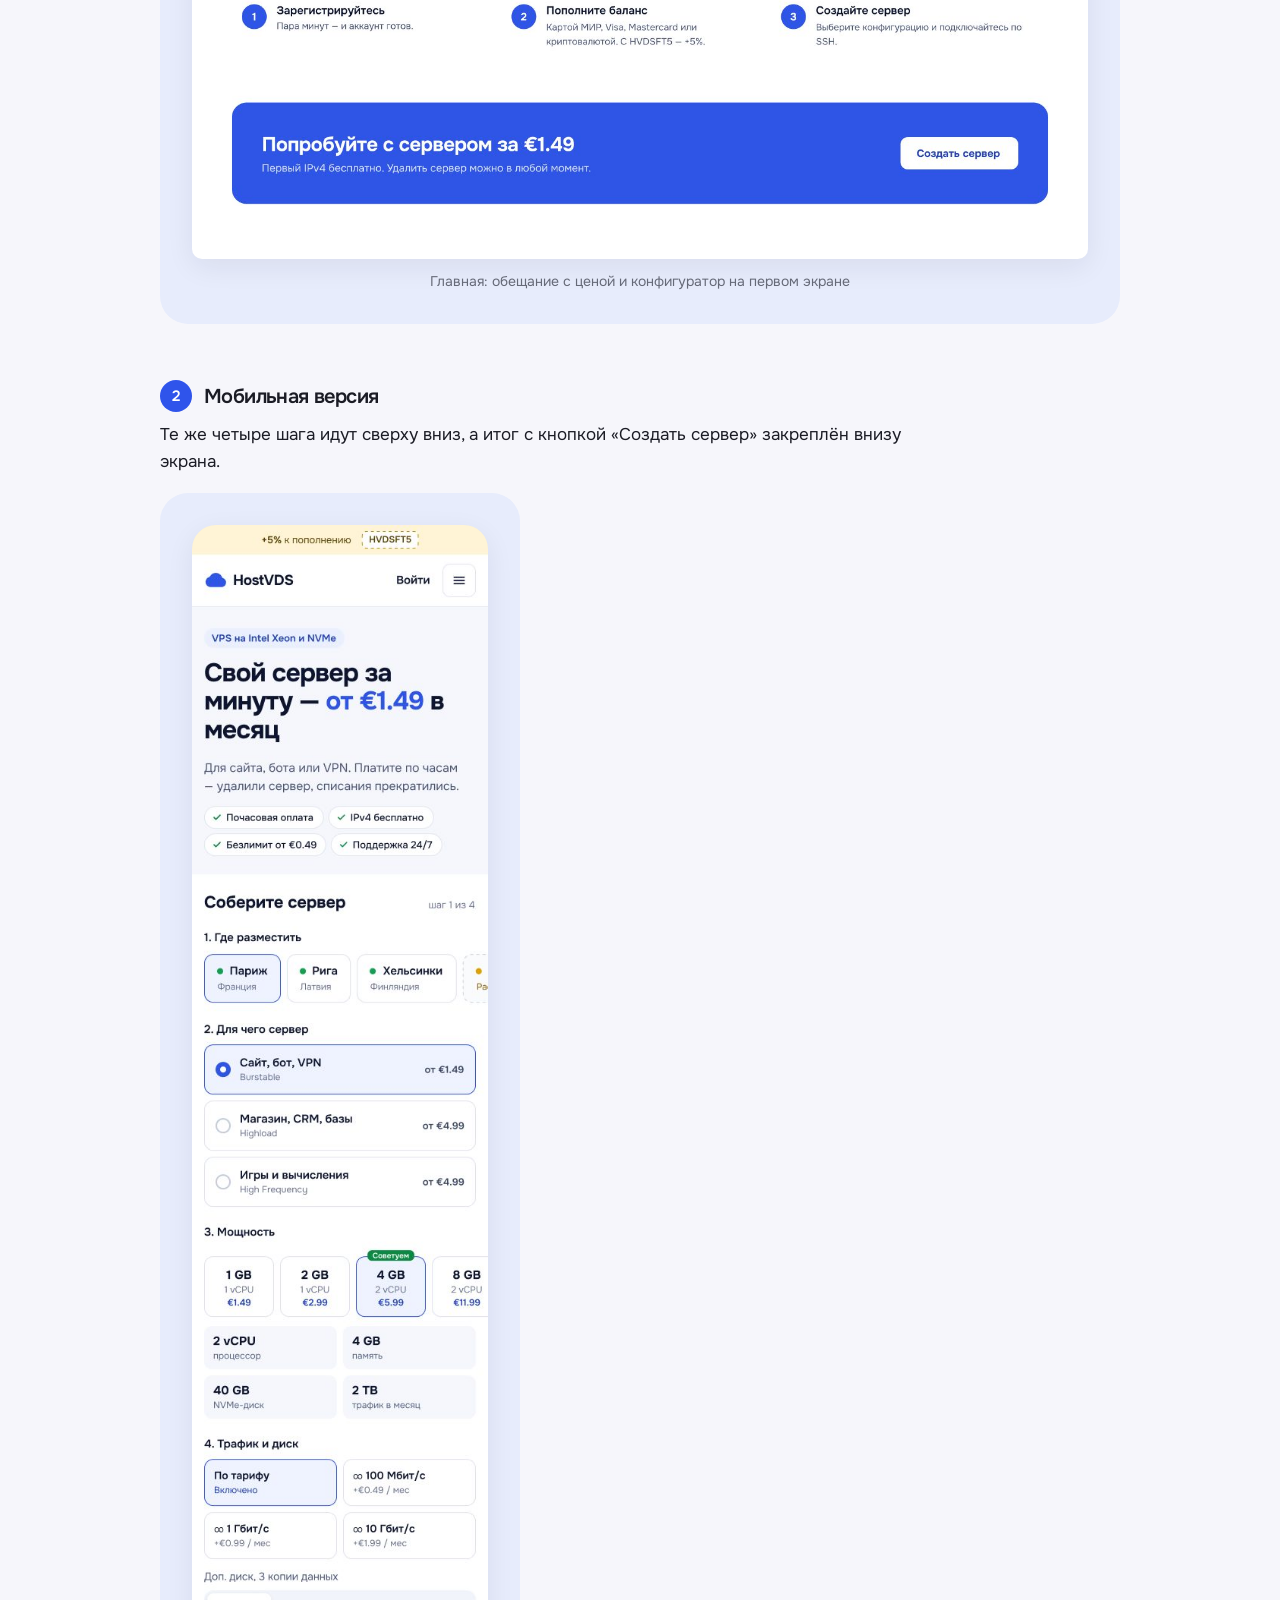
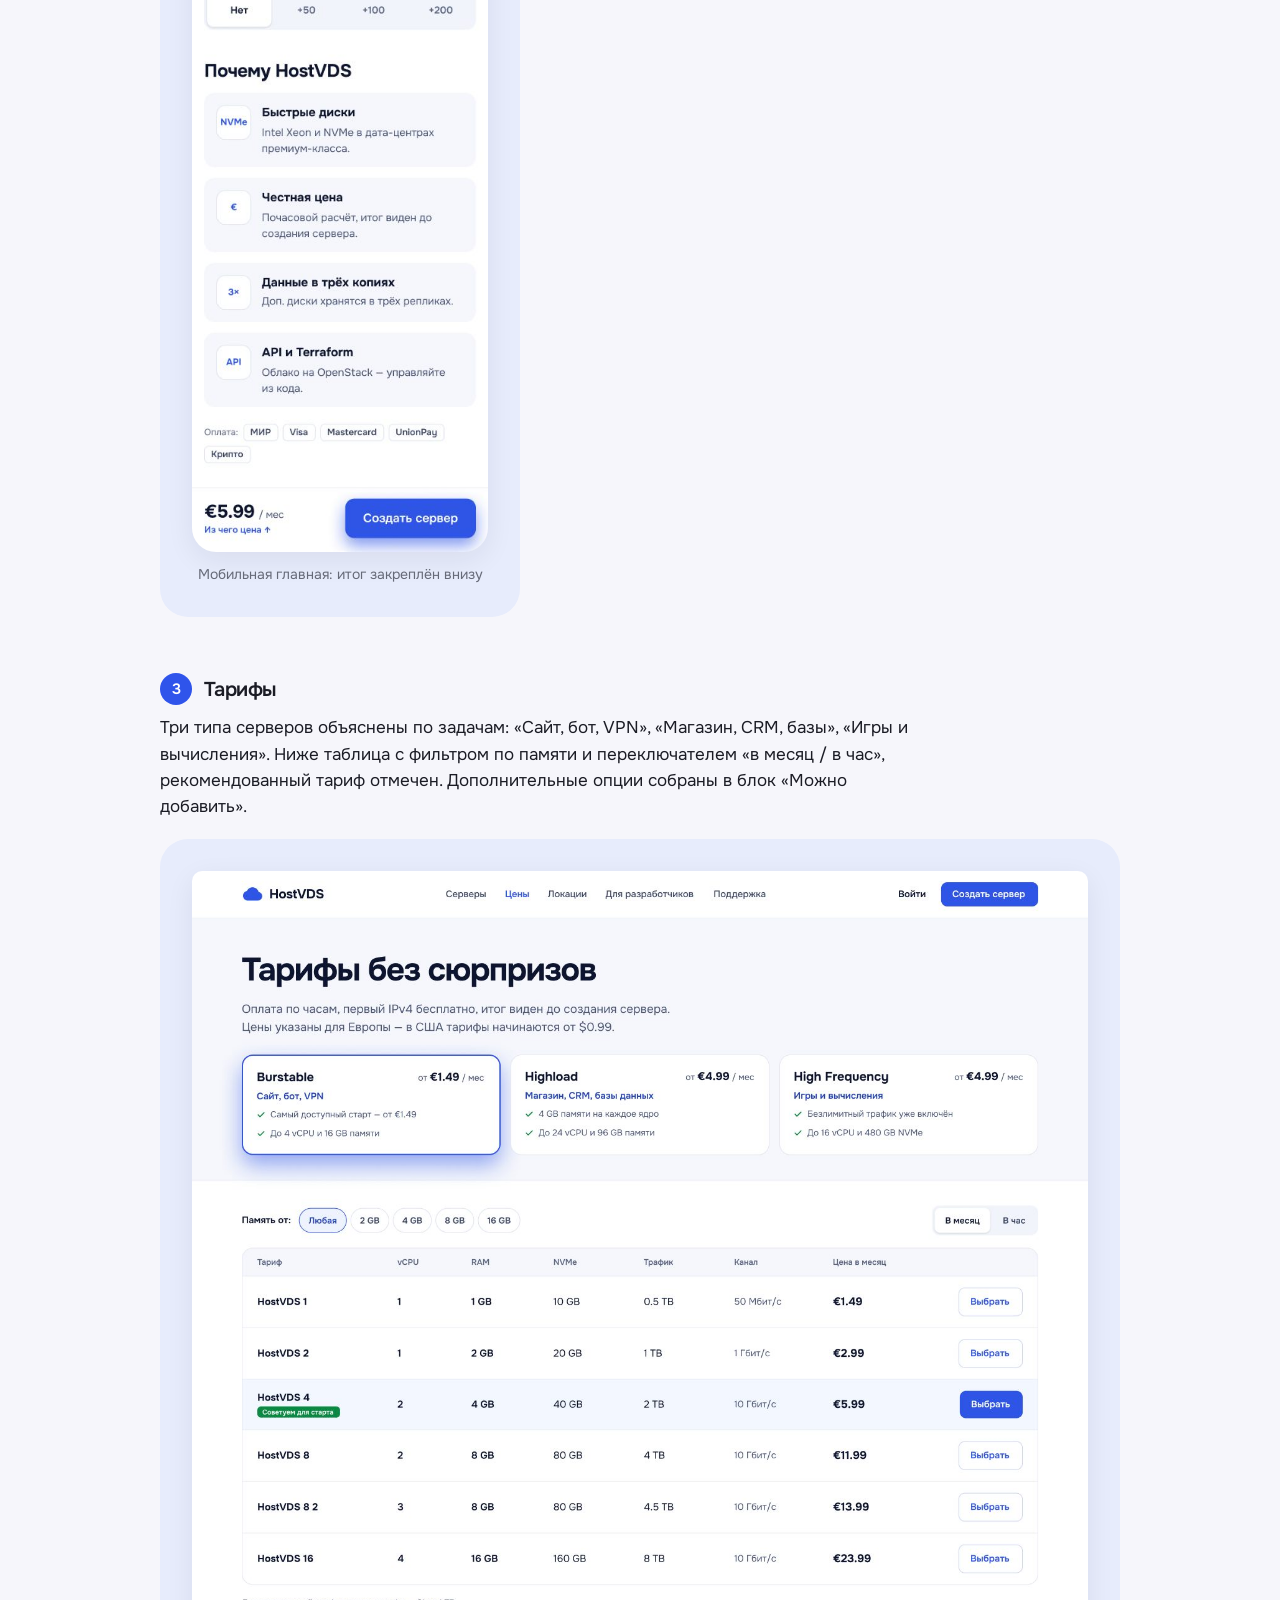
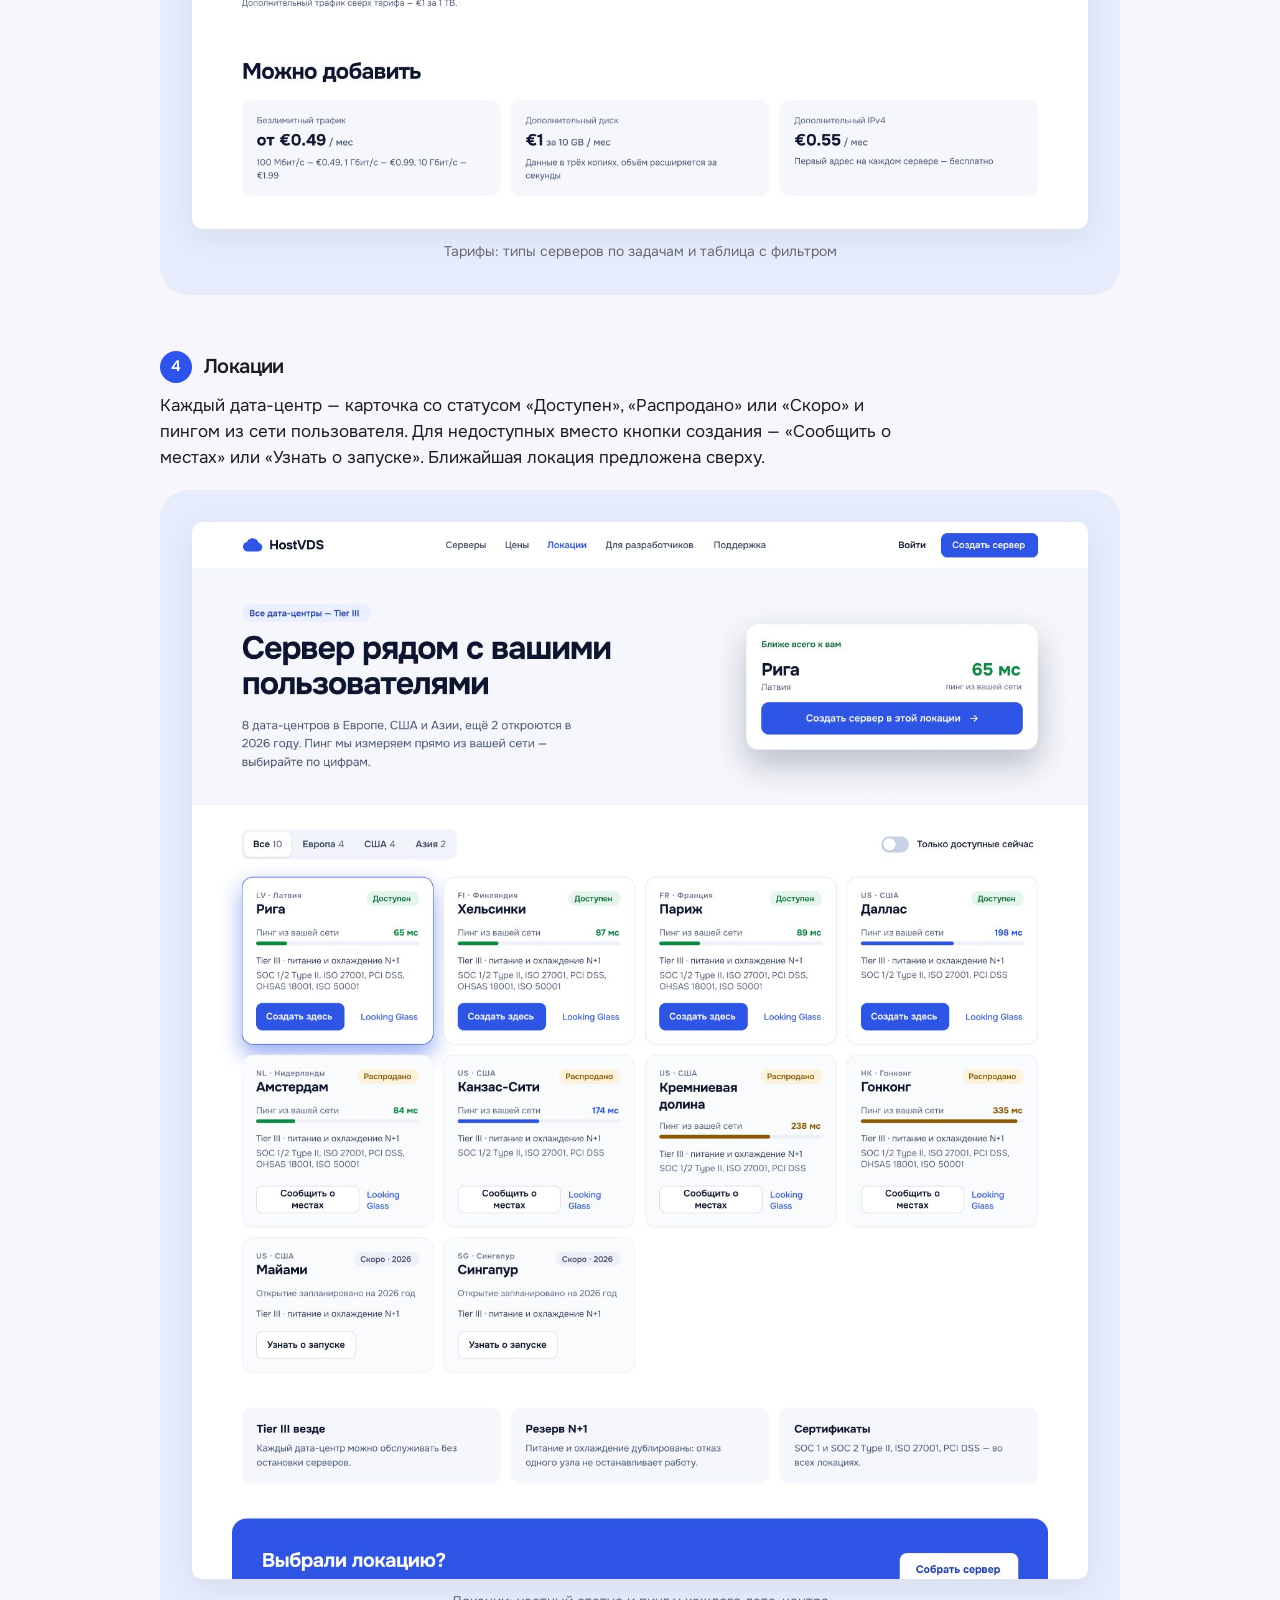
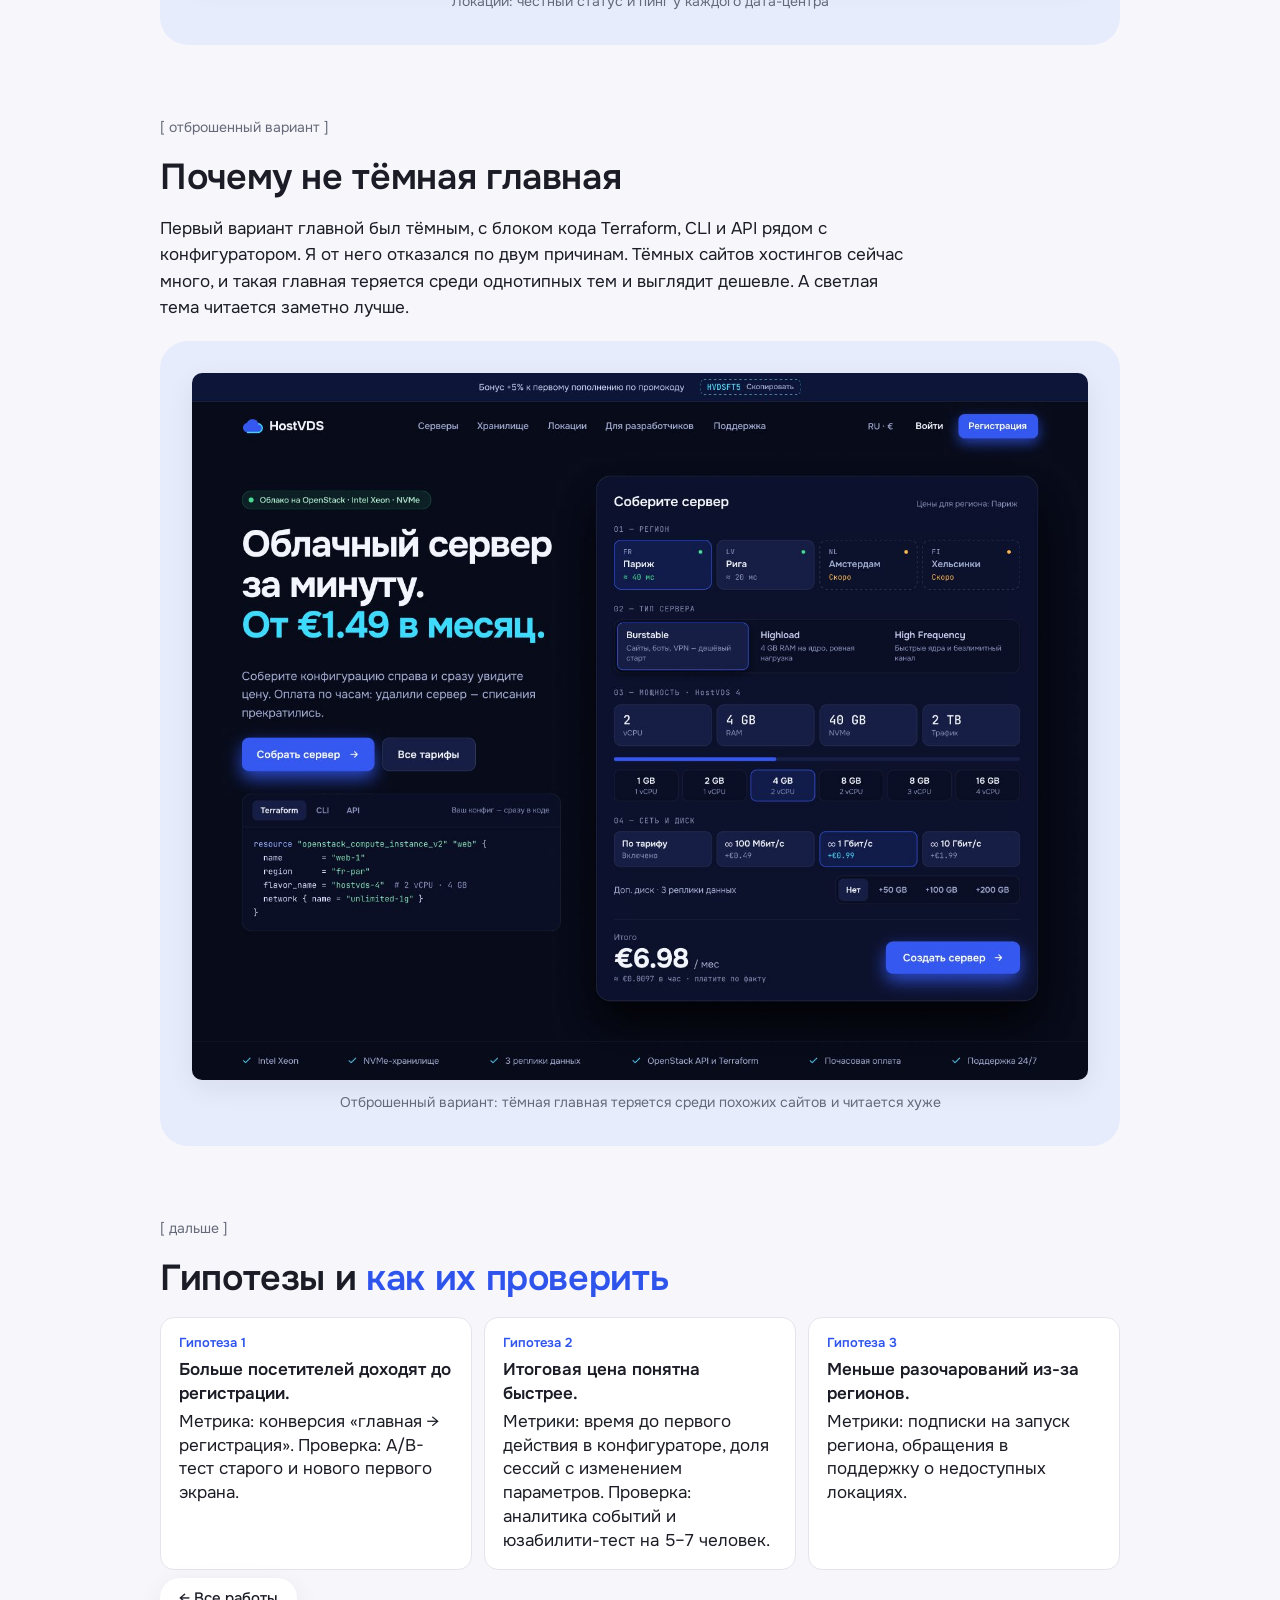
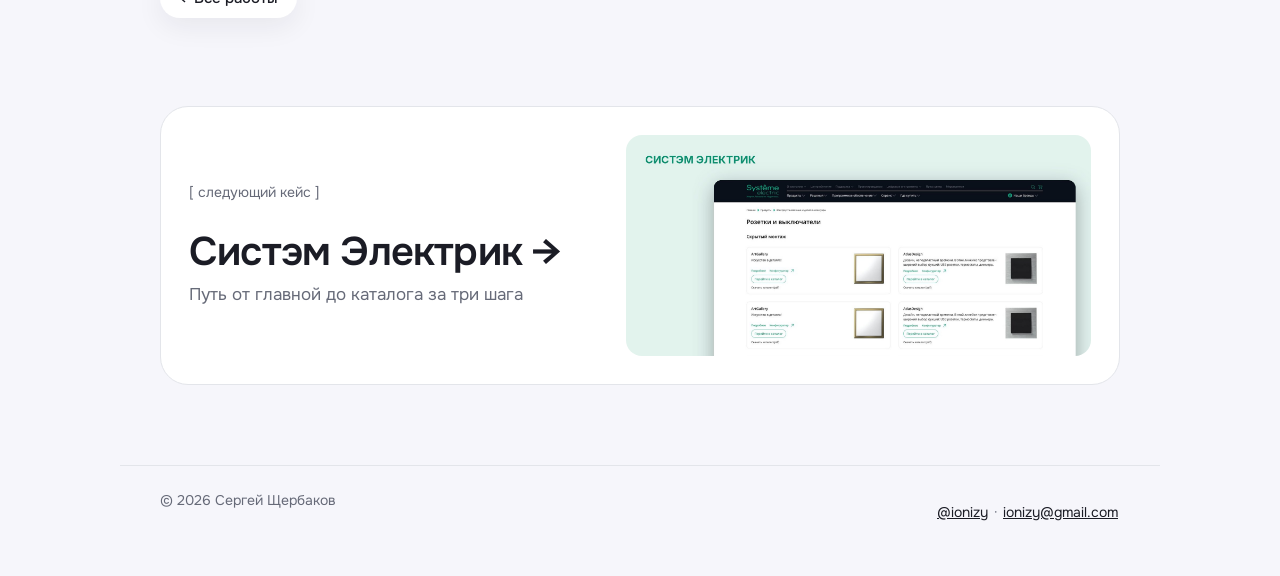
==== commit 82960c23: "новый кейс" ====
--- a/case-hostvds.html
+++ b/case-hostvds.html
@@ -19,8 +19,8 @@
     <link rel="preconnect" href="https://fonts.googleapis.com">
     <link rel="preconnect" href="https://fonts.gstatic.com" crossorigin>
     <link href="https://fonts.googleapis.com/css2?family=Onest:wght@400;500;600&display=swap" rel="stylesheet">
-    <link rel="stylesheet" href="style.css?v=21">
-    <link rel="stylesheet" href="case.css?v=11">
+    <link rel="stylesheet" href="style.css?v=22">
+    <link rel="stylesheet" href="case.css?v=12">
 </head>
 <body class="case-page case-hv">
 
@@ -130,6 +130,17 @@
             </div>
         </section>
 
+        <nav class="case-next" aria-label="Следующий кейс">
+            <a href="case-systeme.html">
+                <span class="case-next-text">
+                    <span class="label">[ следующий кейс ]</span>
+                    <span class="case-next-title">Систэм Электрик <span aria-hidden="true">→</span></span>
+                    <span class="case-next-sub">Путь от главной до каталога за три шага</span>
+                </span>
+                <img src="img/portfolio/cover-systeme.jpg" alt="" loading="lazy" width="1748" height="832">
+            </a>
+        </nav>
+
     </main>
 
     <footer class="case-footer">
--- a/style.css
+++ b/style.css
@@ -594,6 +594,7 @@
 .folder-se .marker   { background: #0FA982; }
 .folder-hv .marker   { background: #2F54EB; }
 .folder-zs .marker   { background: #5B6475; }
+.folder-vz .marker   { background: #6D4AE8; }
 
 .folder-body {
     flex: 1;
@@ -622,6 +623,7 @@
 .folder-se .folder-cover   { background: #E2F3EE; }
 .folder-hv .folder-cover   { background: #E7ECFC; }
 .folder-zs .folder-cover   { background: #ECEEF2; }
+.folder-vz .folder-cover   { background: #EEEAFD; }
 
 .folder-cover img {
     width: 100%;
@@ -1862,6 +1864,9 @@
 }
 .folder-zs .folder-cover img:hover { transform: none; }
 
+/* пометка про экраны, сделанные ИИ */
+.folder-ai { font-size: 14px; color: var(--muted); margin: 10px 0 0; }
+
 /* ===================== Светофоры на схеме ===================== */
 .tl-layer {
     position: absolute;
@@ -2133,3 +2138,88 @@
 .sim-plan-bar { overflow: hidden; height: 10px; }
 .sim-plan-now { top: 0; bottom: 0; width: 3px; box-shadow: none; }
 .sim-plan-bar span:first-of-type { border-radius: 0; }
+
+/* обложки-скриншоты: без наложения на фон */
+.folder-cover img.cover-shot { mix-blend-mode: normal; }
+
+/* ===== Подложка ГИС ===== */
+.gis-bg {
+    position: fixed;
+    top: 0;
+    left: 0;
+    right: 0;
+    z-index: -1;
+    pointer-events: none;
+    will-change: transform;
+    /* сетка */
+    background-image:
+        linear-gradient(rgba(74, 79, 224, 0.045) 1px, transparent 1px),
+        linear-gradient(90deg, rgba(74, 79, 224, 0.045) 1px, transparent 1px);
+    background-size: 48px 48px;
+    /* под колонкой текста бледнее, к краям — заметнее */
+    -webkit-mask-image: linear-gradient(90deg, #000 0%, rgba(0, 0, 0, 0.35) 22%, rgba(0, 0, 0, 0.35) 78%, #000 100%);
+    mask-image: linear-gradient(90deg, #000 0%, rgba(0, 0, 0, 0.35) 22%, rgba(0, 0, 0, 0.35) 78%, #000 100%);
+}
+
+.gis-bg svg { display: block; }
+
+.gis-road {
+    fill: none;
+    stroke: rgba(74, 79, 224, 0.10);
+    stroke-width: 2;
+    stroke-linecap: round;
+    stroke-linejoin: round;
+}
+
+.gis-road-main {
+    stroke: rgba(74, 79, 224, 0.12);
+    stroke-width: 3;
+}
+
+.gis-street {
+    fill: none;
+    stroke: rgba(74, 79, 224, 0.07);
+    stroke-width: 1;
+}
+
+.gis-tick {
+    fill: none;
+    stroke: rgba(74, 79, 224, 0.22);
+    stroke-width: 1.2;
+}
+
+@media (max-width: 720px) {
+    .gis-bg {
+        -webkit-mask-image: none;
+        mask-image: none;
+        opacity: 0.7;
+    }
+}
+
+/* подложка чётче: без мелких штрихов и неравномерной маски */
+.gis-bg {
+    background-image:
+        linear-gradient(rgba(74, 79, 224, 0.07) 1px, transparent 1px),
+        linear-gradient(90deg, rgba(74, 79, 224, 0.07) 1px, transparent 1px);
+    -webkit-mask-image: none;
+    mask-image: none;
+}
+.gis-street { display: none; }
+.gis-road { stroke: rgba(74, 79, 224, 0.16); stroke-width: 2; }
+.gis-road-main { stroke: rgba(74, 79, 224, 0.2); stroke-width: 3; }
+.gis-tick { stroke: rgba(74, 79, 224, 0.45); stroke-width: 1.5; }
+@media (max-width: 720px) { .gis-bg { opacity: 0.85; } }
+
+.sim-motto {
+    grid-column: 1 / -1;
+    margin-top: 8px;
+    padding-top: 8px;
+    border-top: 1px solid var(--line);
+    font-size: 12px;
+    line-height: 1.4;
+    color: var(--muted);
+    max-width: 34ch;
+}
+
+/* подложка: только сетка и крестики */
+.gis-road { display: none; }
--- a/case.css
+++ b/case.css
@@ -88,3 +88,43 @@
 .cmp-was { color: var(--muted); }
 .cmp-now { padding-top: 8px; border-top: 1px dashed var(--line); }
 .cmp b { font-weight: 600; color: var(--ink); }
+
+/* Следующий кейс */
+.case-next { margin-top: 88px; }
+.case-next a {
+    display: grid;
+    grid-template-columns: minmax(0, 1fr) minmax(0, 1.15fr);
+    align-items: center;
+    gap: 32px;
+    padding: 28px;
+    border-radius: var(--r-l);
+    background: var(--surface);
+    border: 1px solid var(--line);
+    color: var(--ink);
+    text-decoration: none;
+    transition: transform 0.25s cubic-bezier(.2, .7, .2, 1), box-shadow 0.25s;
+}
+.case-next a:hover { transform: translateY(-3px); box-shadow: 0 18px 40px rgba(27, 28, 37, 0.12); }
+.case-next-text { display: grid; gap: 8px; }
+.case-next-title { font-size: clamp(26px, 3.4vw, 40px); font-weight: 600; letter-spacing: -0.02em; line-height: 1.1; }
+.case-next-title span { display: inline-block; transition: transform 0.25s; }
+.case-next a:hover .case-next-title span { transform: translateX(6px); }
+.case-next-sub { color: var(--muted); }
+.case-next img { width: 100%; border-radius: 16px; }
+@media (max-width: 720px) {
+    .case-next { margin-top: 64px; }
+    .case-next a { grid-template-columns: 1fr; gap: 18px; padding: 18px; }
+    .case-next img { order: -1; }
+}
+@media (prefers-reduced-motion: reduce) {
+    .case-next a, .case-next-title span { transition: none; }
+}
+
+/* Кейс ВЗР */
+.case-vz .case-shot { background: #EEEAFD; }
+.case-vz .case-result h2 span { color: #6D4AE8; }
+.case-vz .case-flow h3 span, .case-vz .cmp h3 span { background: #6D4AE8; }
+.case-vz .case-steps span { color: #6D4AE8; }
+.case-vz .case-steps { grid-template-columns: repeat(auto-fit, minmax(200px, 1fr)); }
+.case-note { max-width: 68ch; margin-top: 24px; padding: 14px 18px; border-radius: var(--r-s); background: #EEEAFD; color: var(--ink); font-size: 15px; line-height: 1.5; }
+.case-note b { font-weight: 600; }
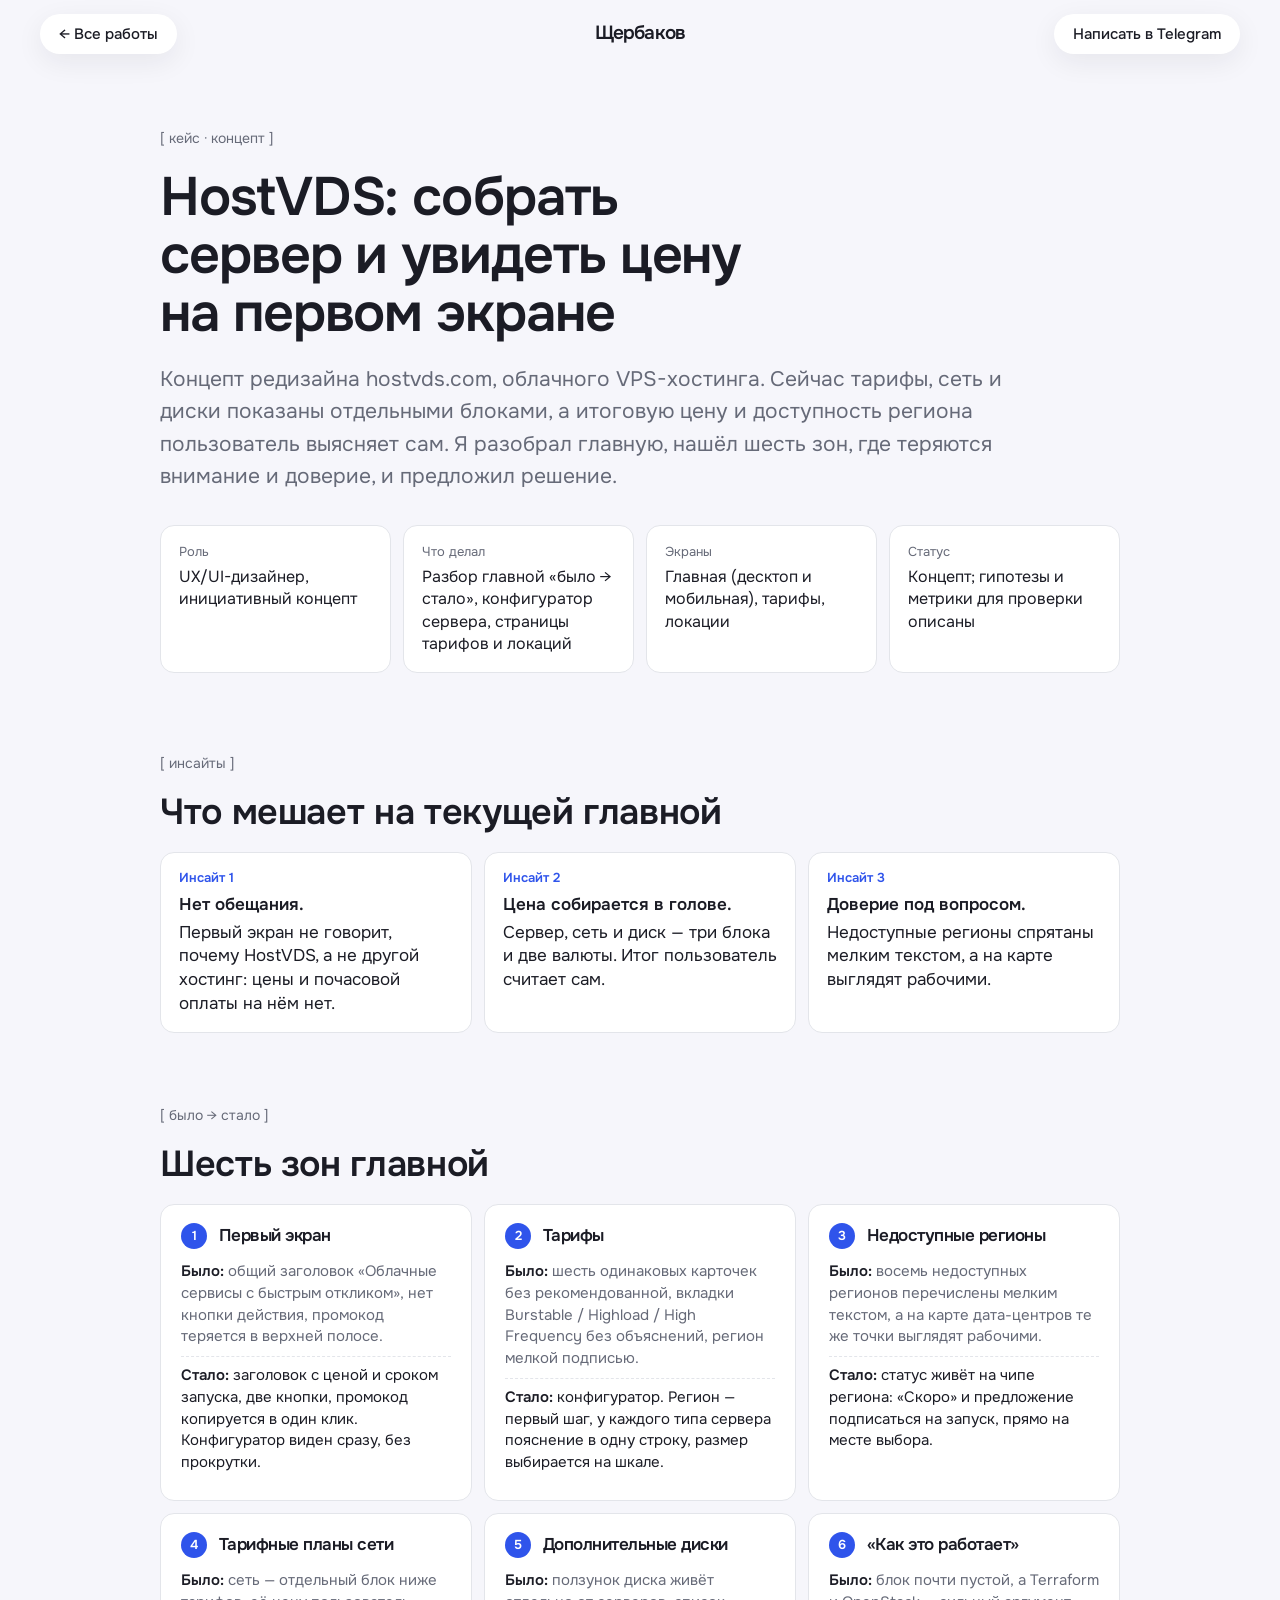
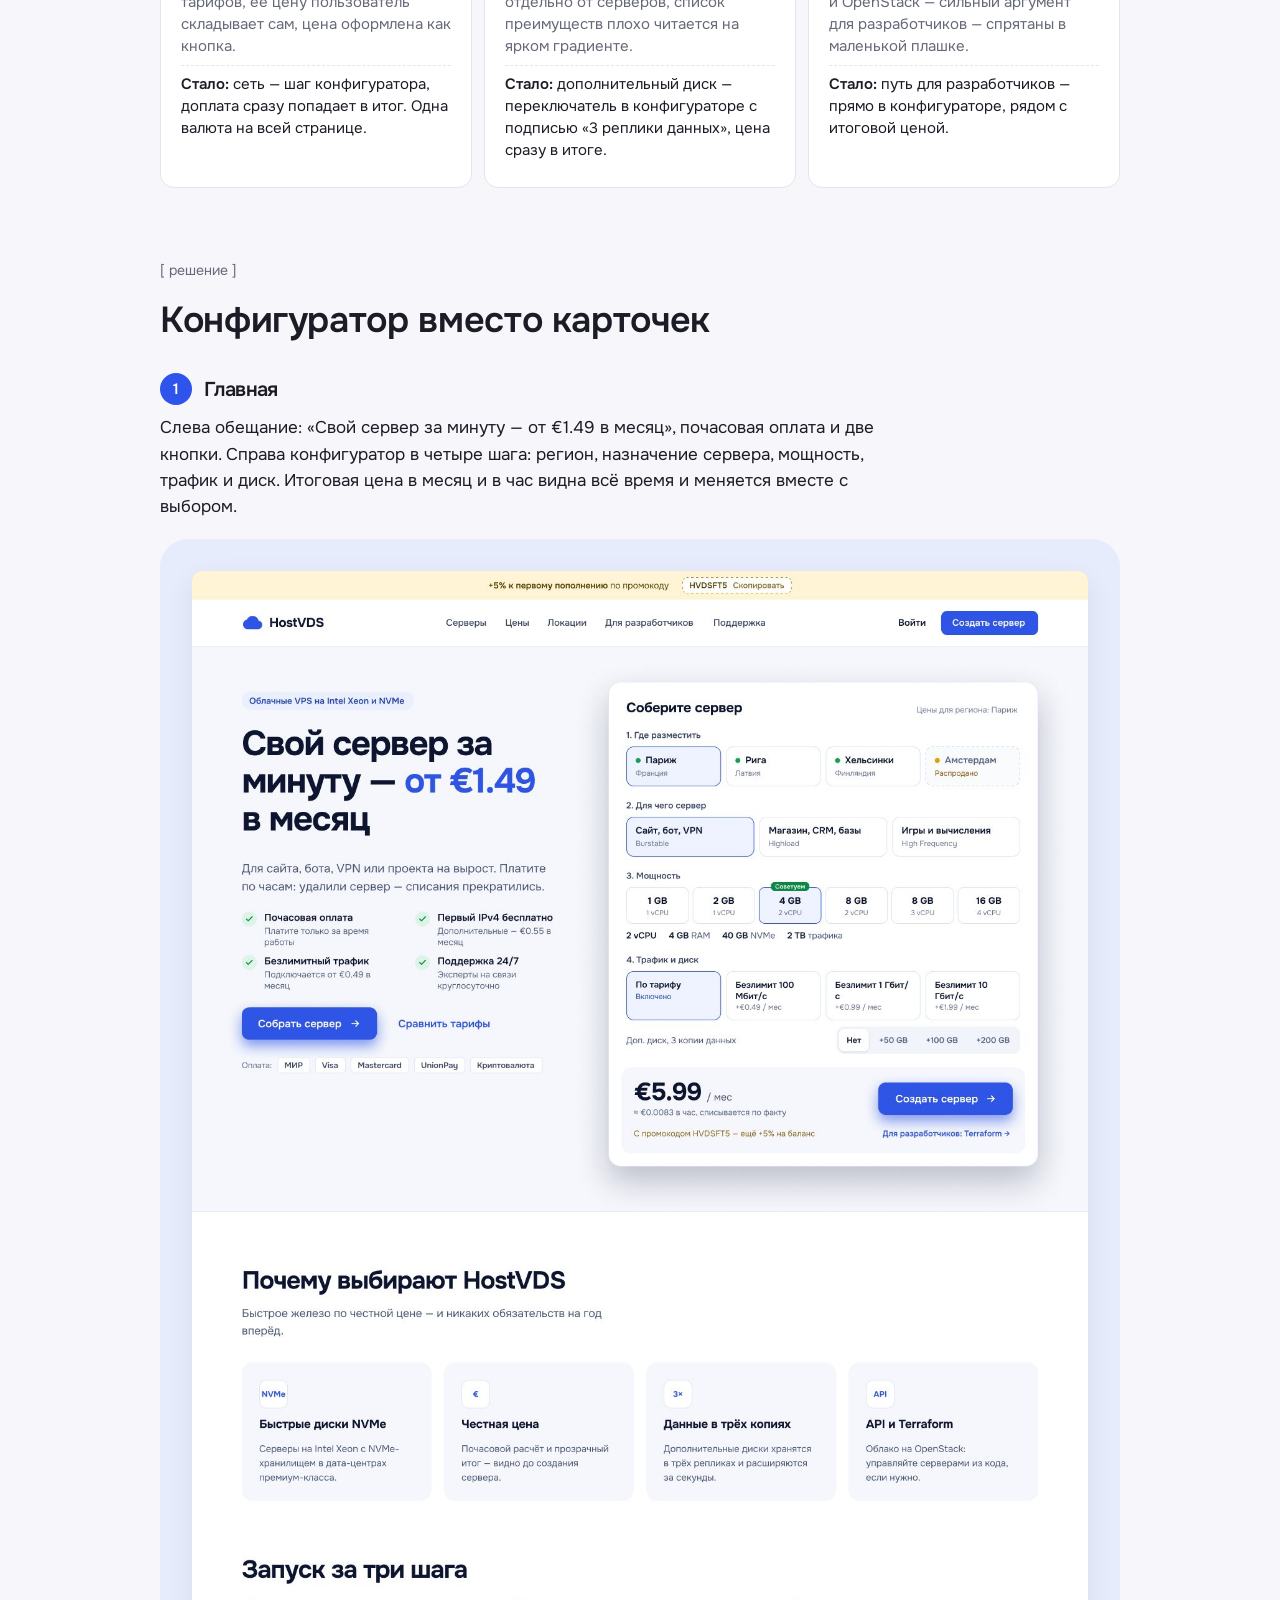
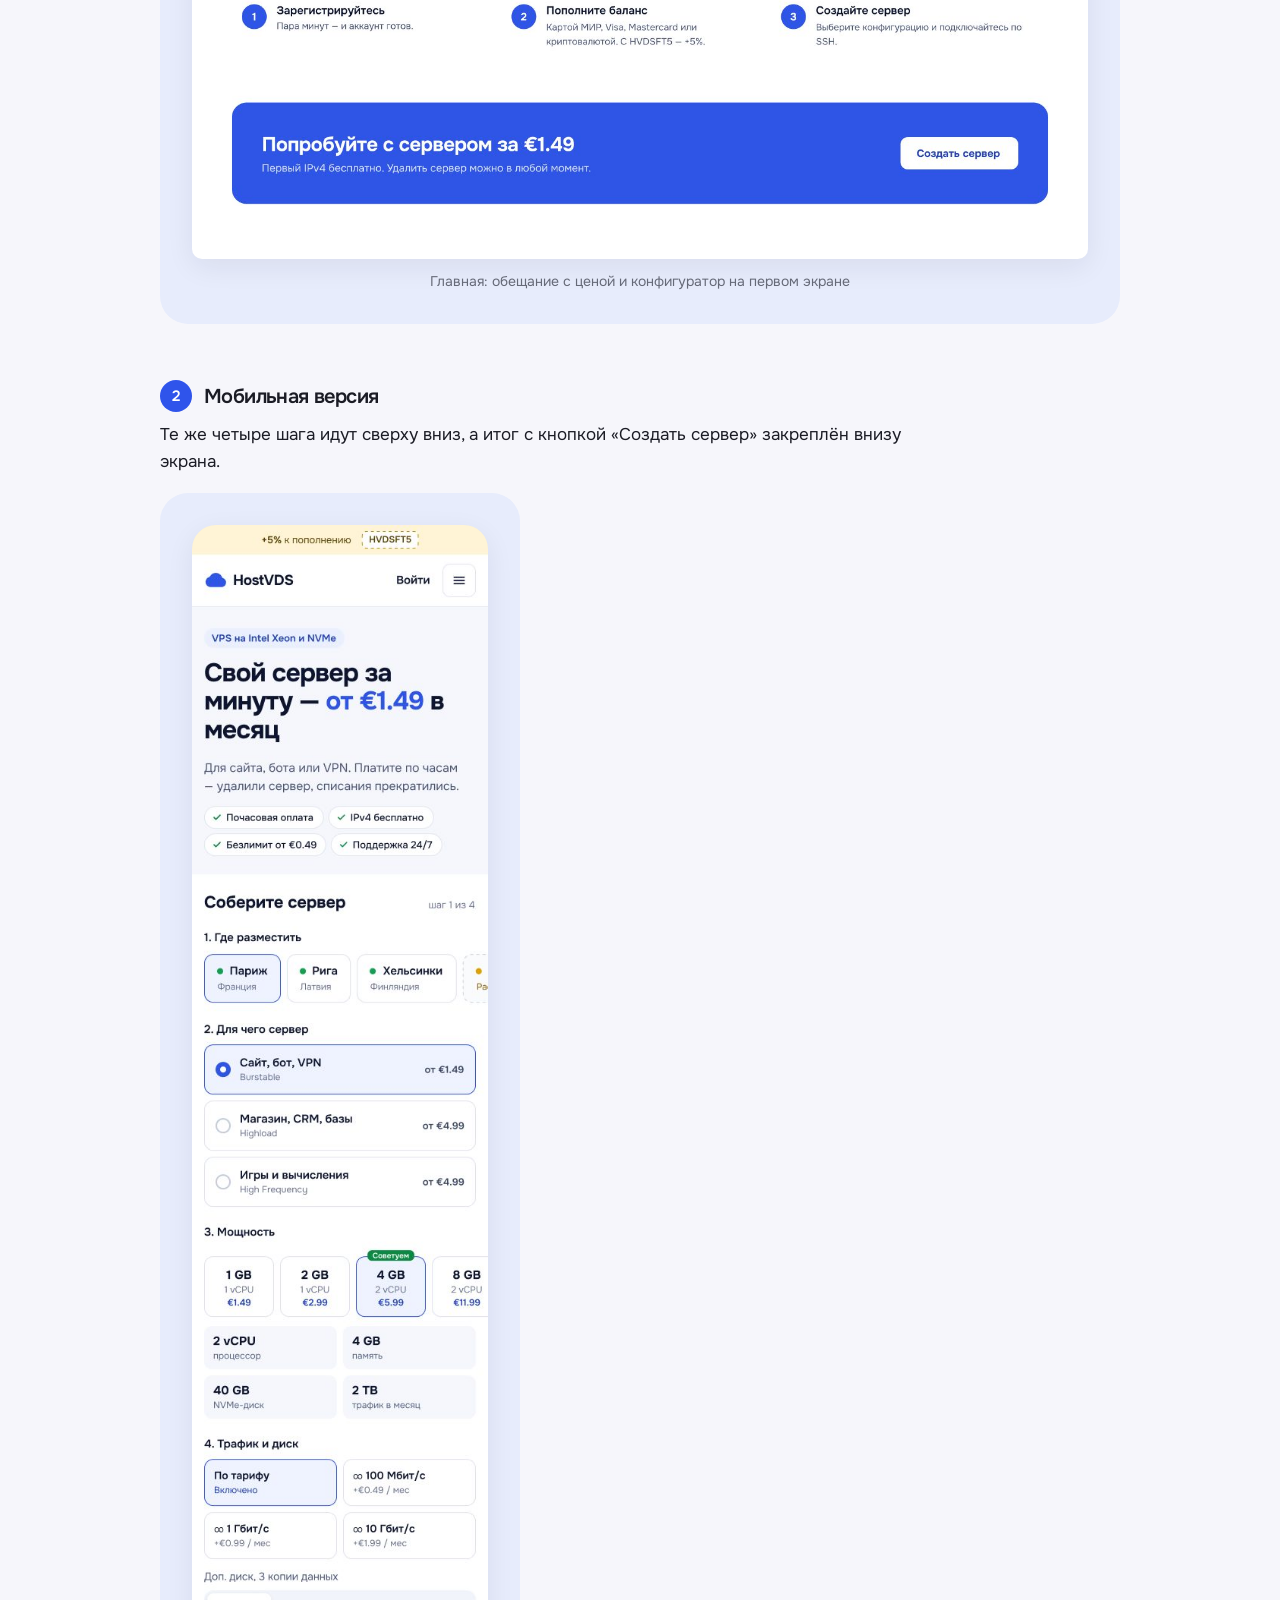
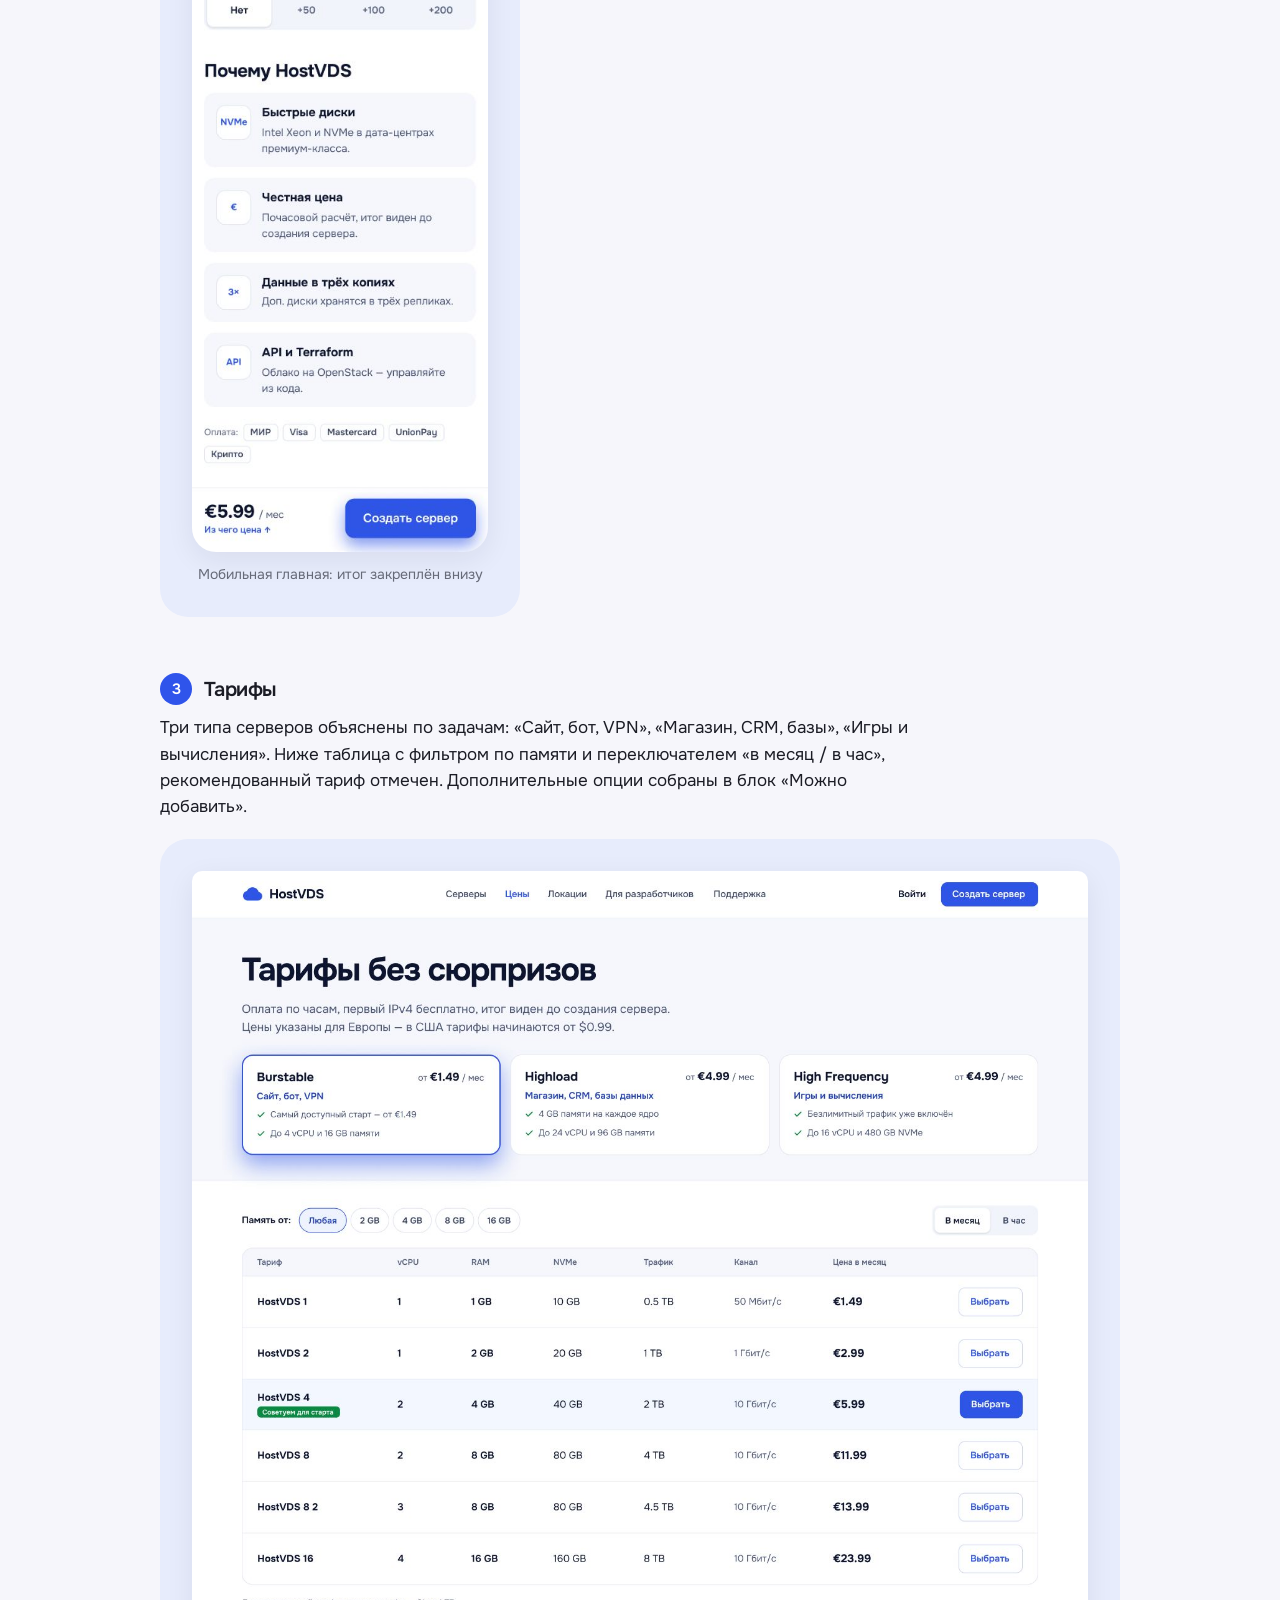
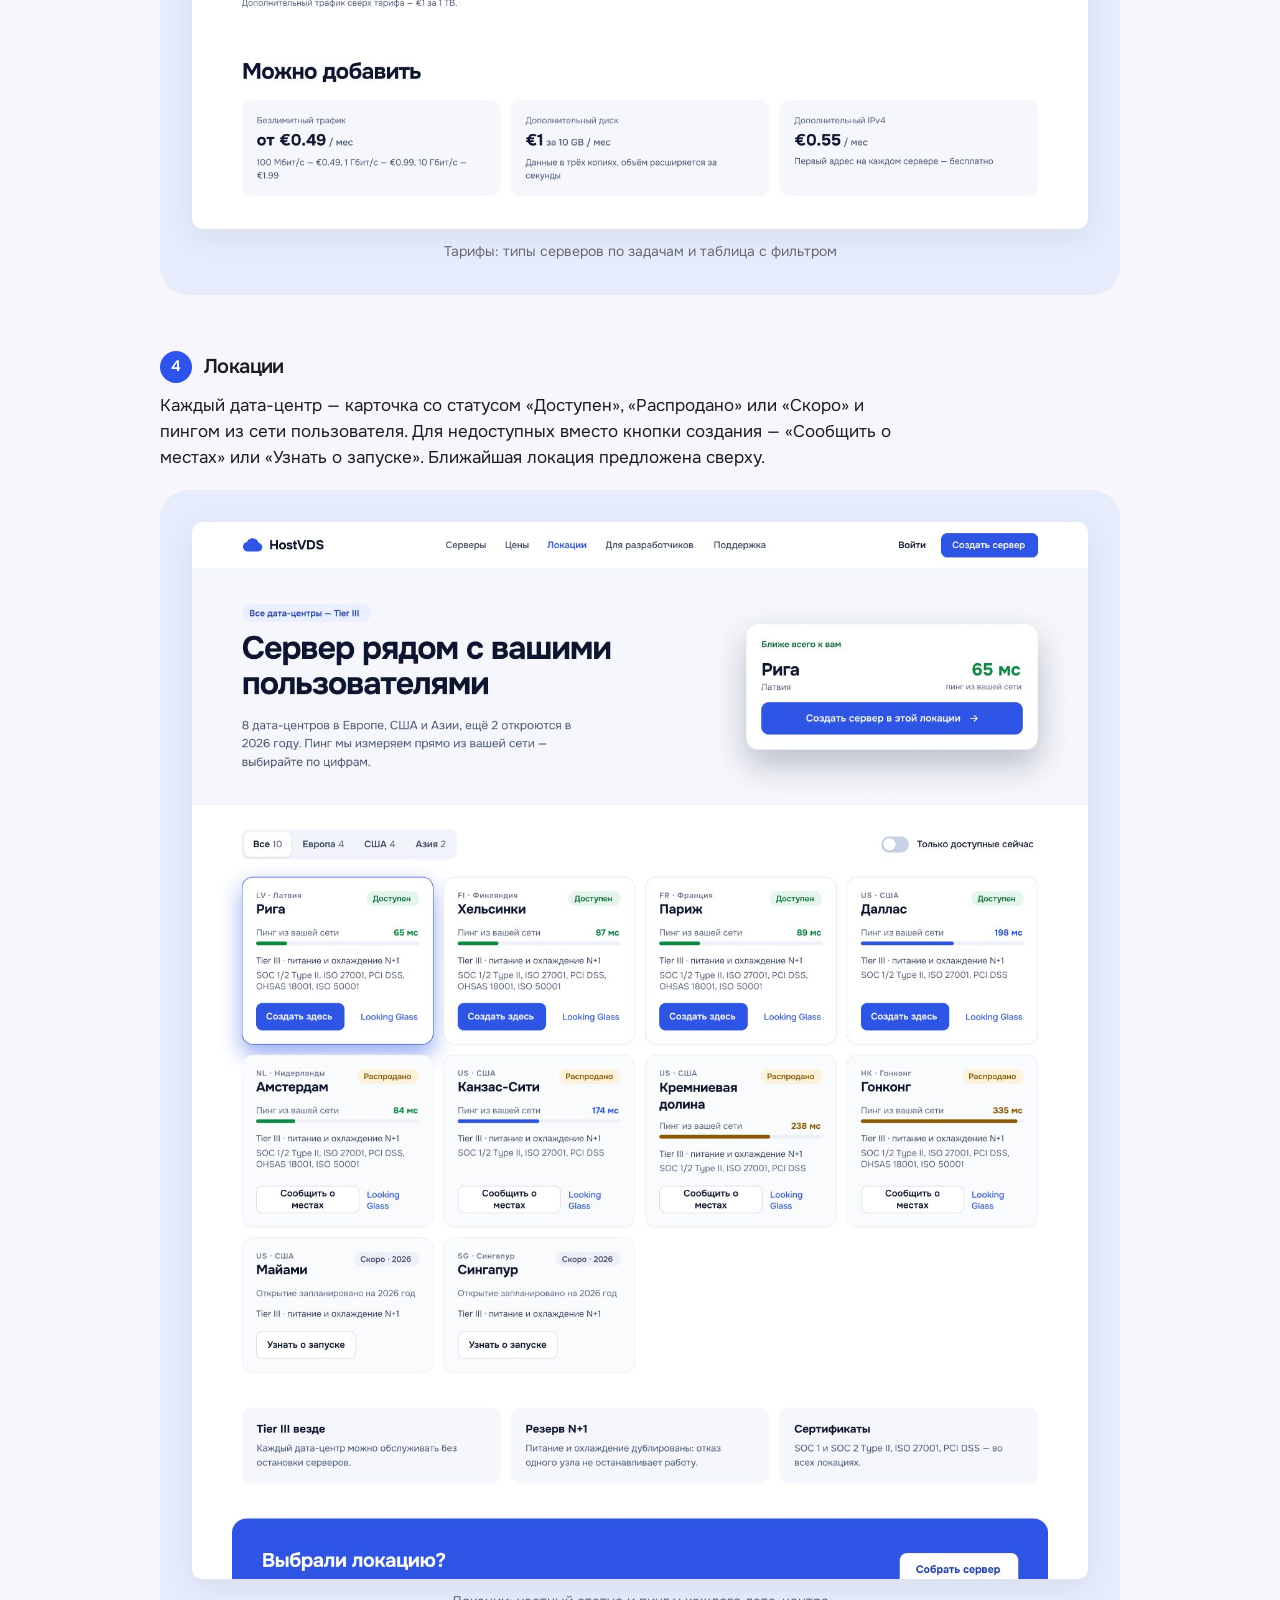
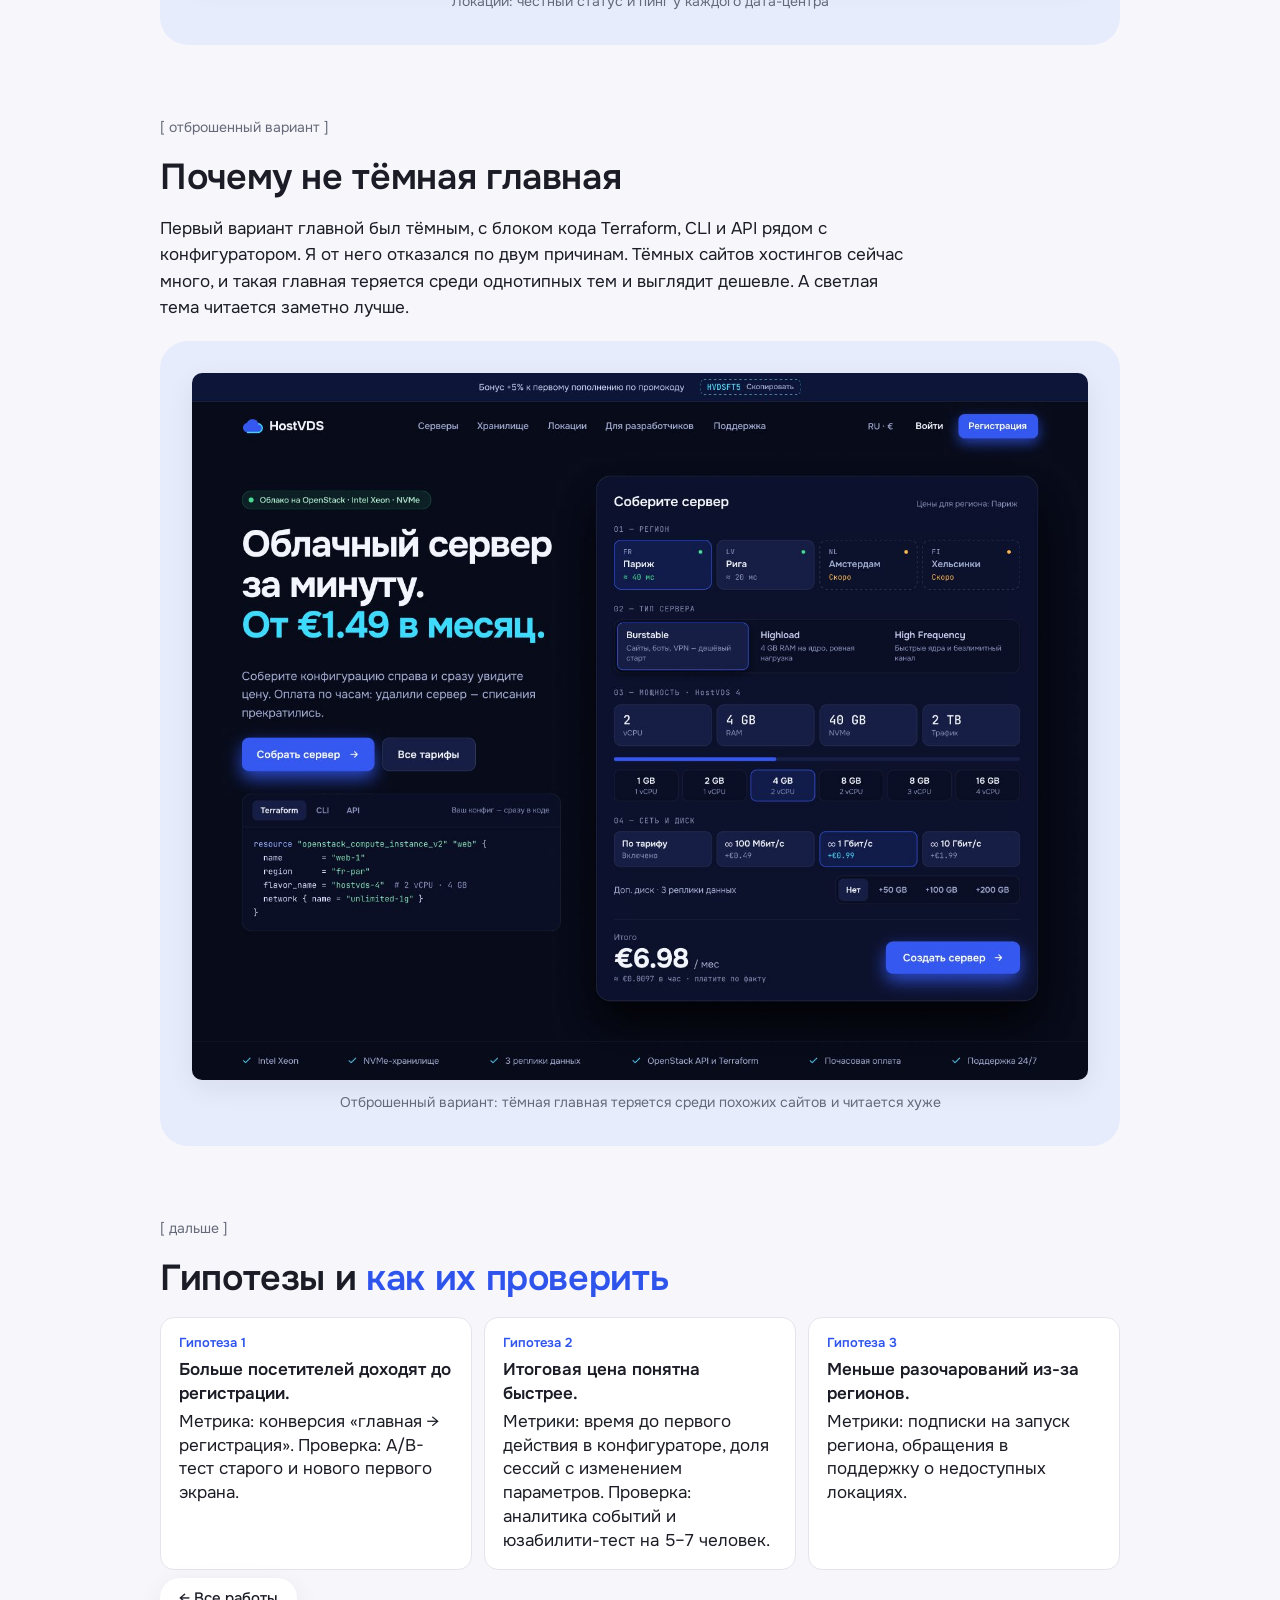
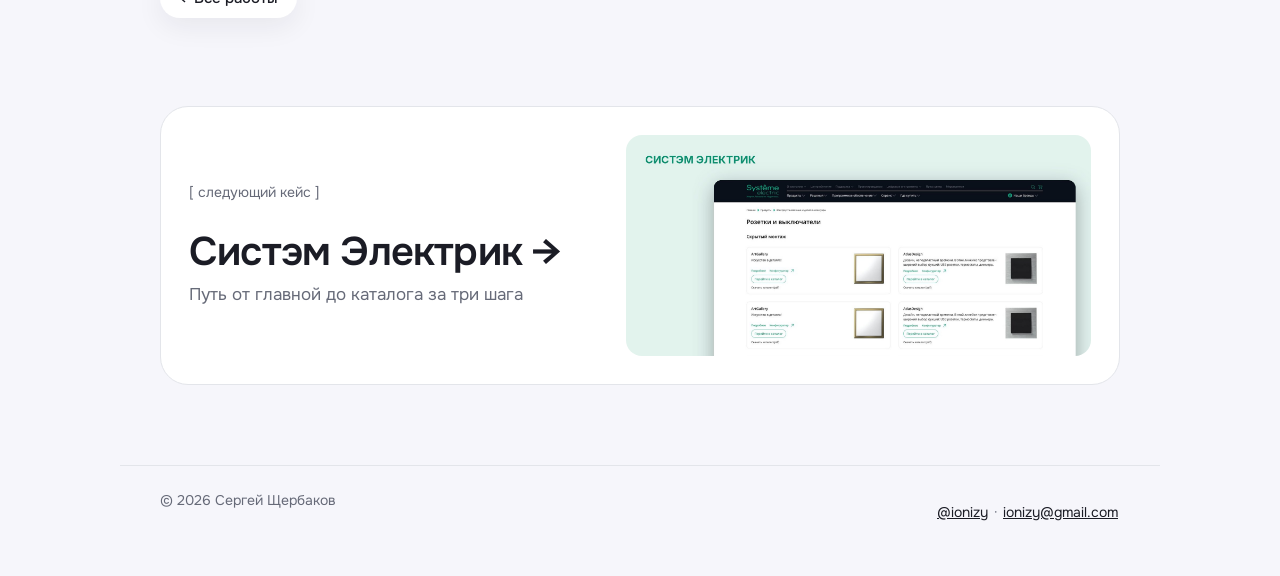
==== commit 35c92f7b: "Кнопки одного размера" ====
--- a/case-hostvds.html
+++ b/case-hostvds.html
@@ -19,7 +19,7 @@
     <link rel="preconnect" href="https://fonts.googleapis.com">
     <link rel="preconnect" href="https://fonts.gstatic.com" crossorigin>
     <link href="https://fonts.googleapis.com/css2?family=Onest:wght@400;500;600&display=swap" rel="stylesheet">
-    <link rel="stylesheet" href="style.css?v=22">
+    <link rel="stylesheet" href="style.css?v=29">
     <link rel="stylesheet" href="case.css?v=12">
 </head>
 <body class="case-page case-hv">
--- a/style.css
+++ b/style.css
@@ -208,8 +208,8 @@
 
 .topbar > .pill {
     justify-self: end;
-    padding: 8px 14px;
-    font-size: 14px;
+    padding: 10px 18px;
+    font-size: 15px;
 }
 
 .wordmark {
@@ -225,8 +225,8 @@
 }
 
 .menu-toggle {
-    padding: 8px 14px;
-    font-size: 14px;
+    padding: 10px 18px;
+    font-size: 15px;
 }
 
 .menu-icon {
@@ -1865,7 +1865,12 @@
 .folder-zs .folder-cover img:hover { transform: none; }
 
 /* пометка про экраны, сделанные ИИ */
-.folder-ai { font-size: 14px; color: var(--muted); margin: 10px 0 0; }
+.folder-ai { font-size: 14px; color: var(--muted); margin-top: -12px; margin-bottom: 12px; }
+
+/* лаймовые плашки в одном ряду карточек — на одной линии */
+.folder-body > .folder-result { margin-top: auto; }
+.folder-body > .folder-link { margin-top: 0; }
+.folder-body > p.folder-nda { margin-top: 12px; margin-bottom: 12px; min-height: 40px; line-height: 1.4; }
 
 /* ===================== Светофоры на схеме ===================== */
 .tl-layer {
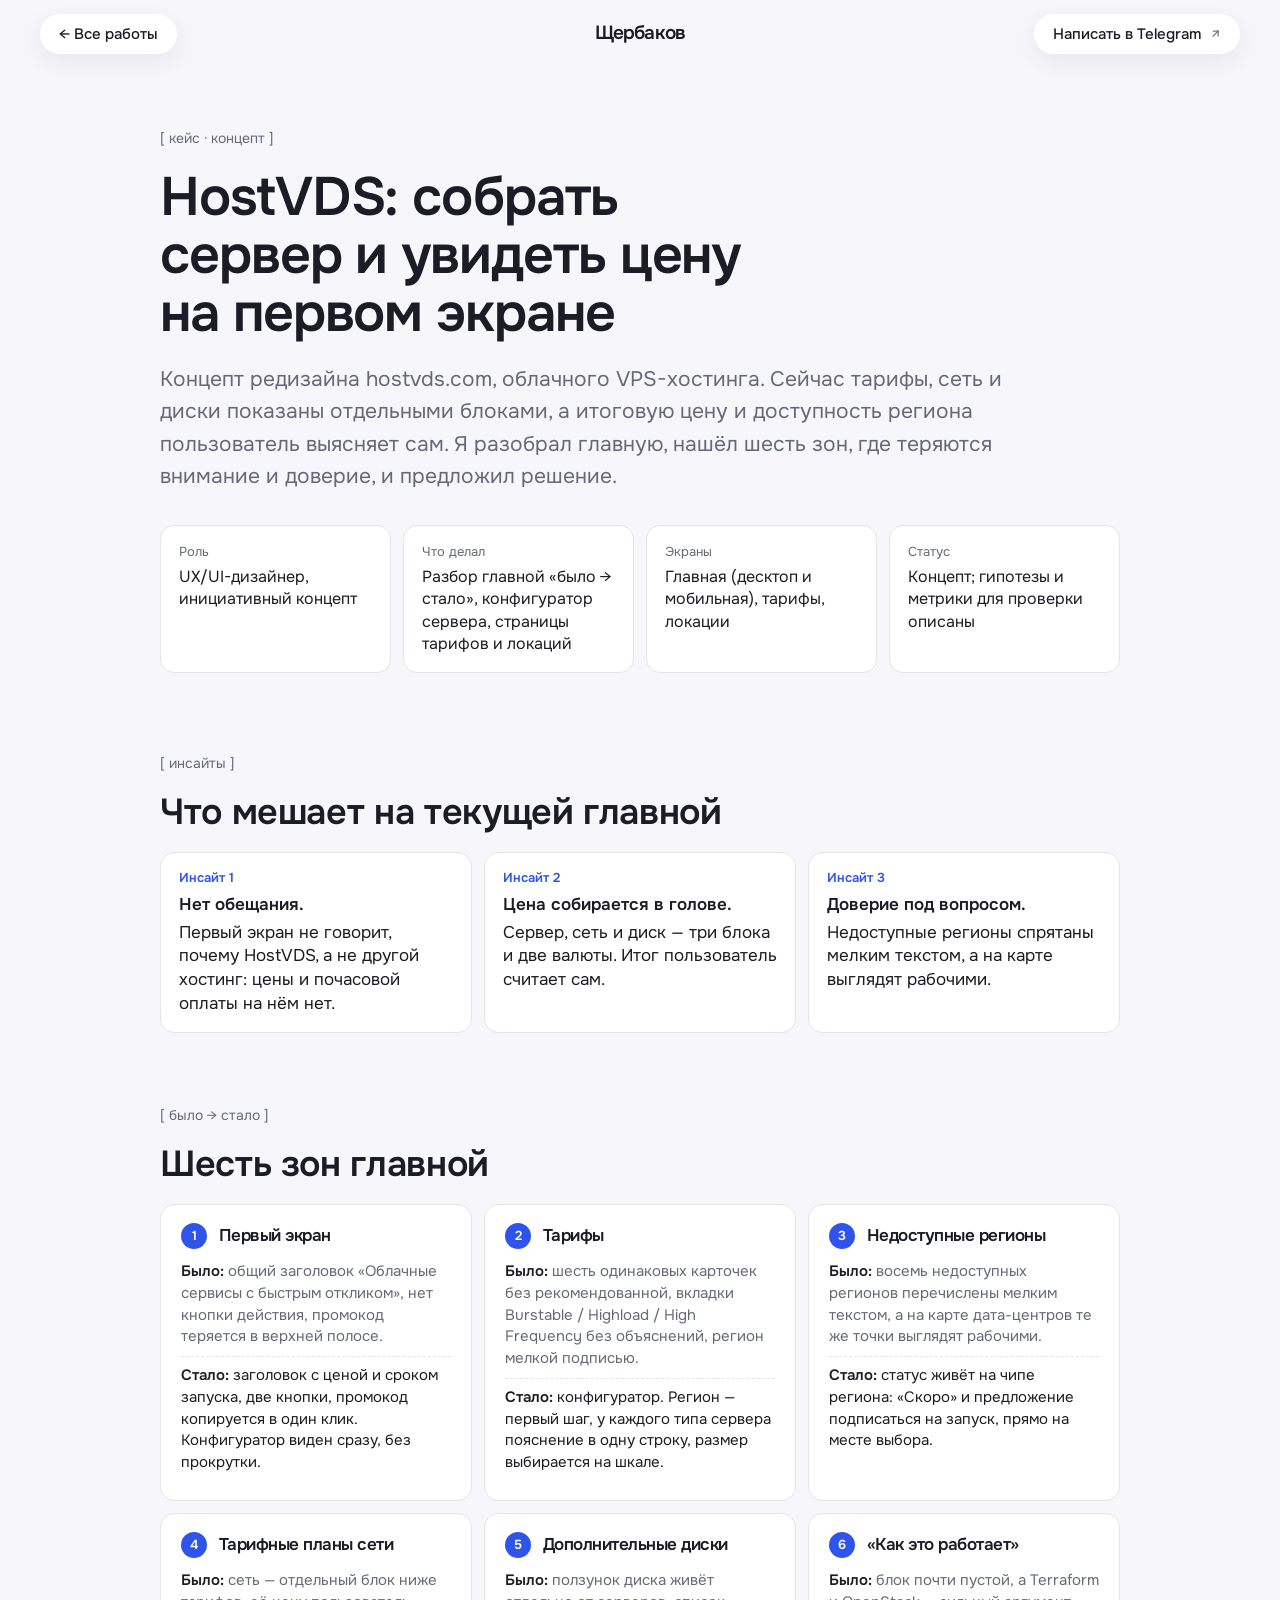
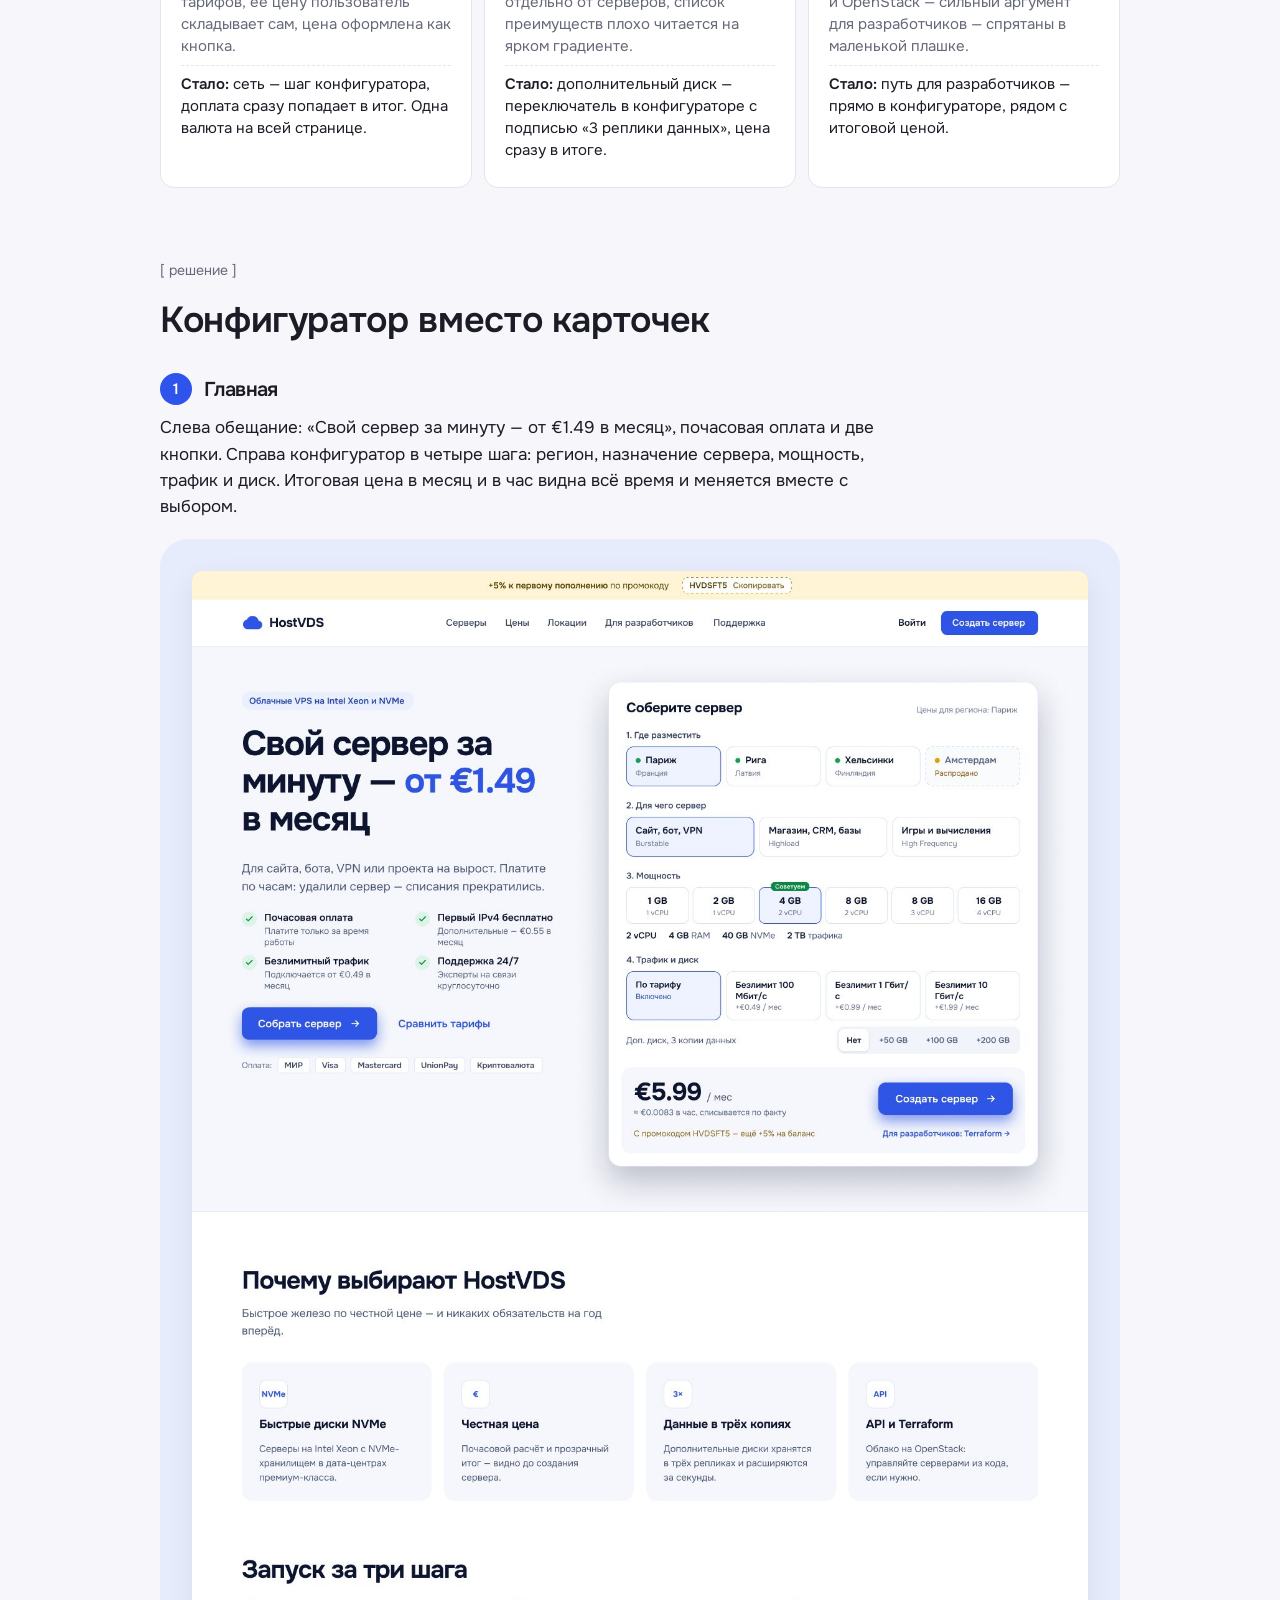
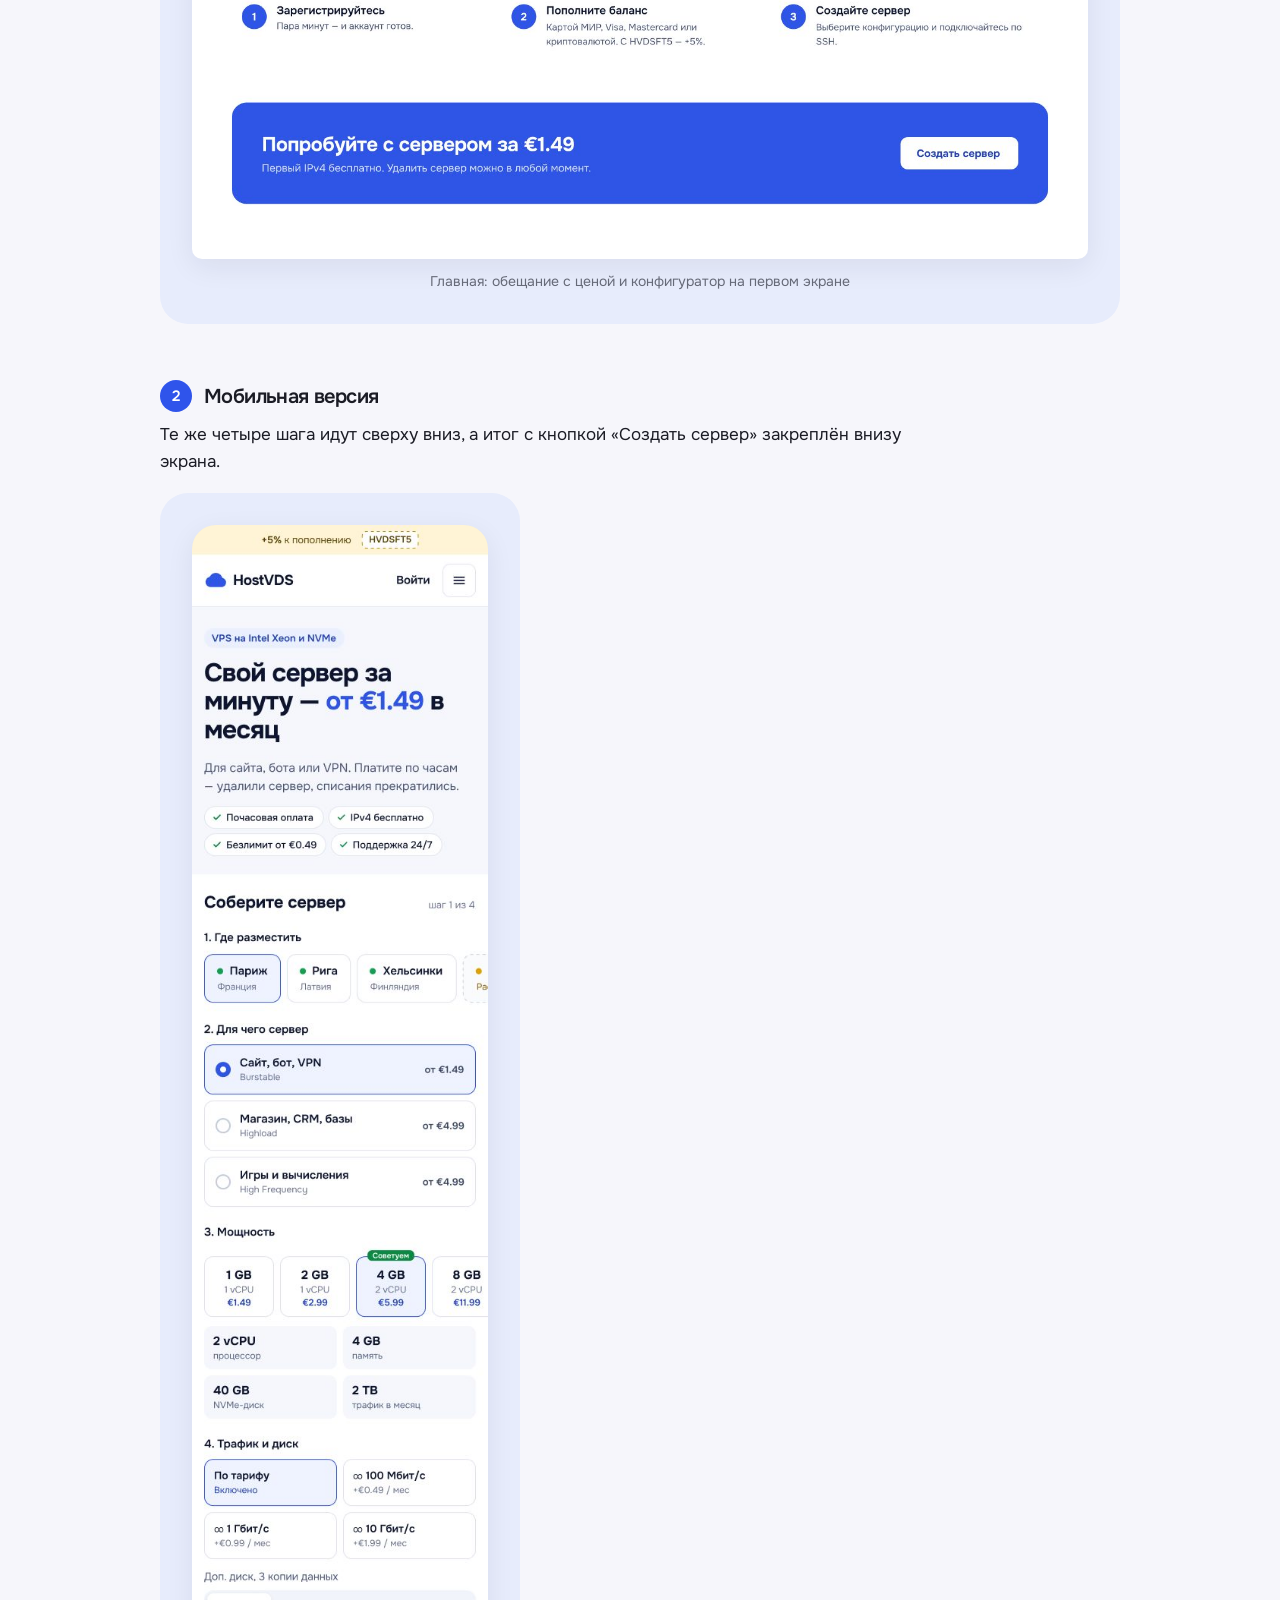
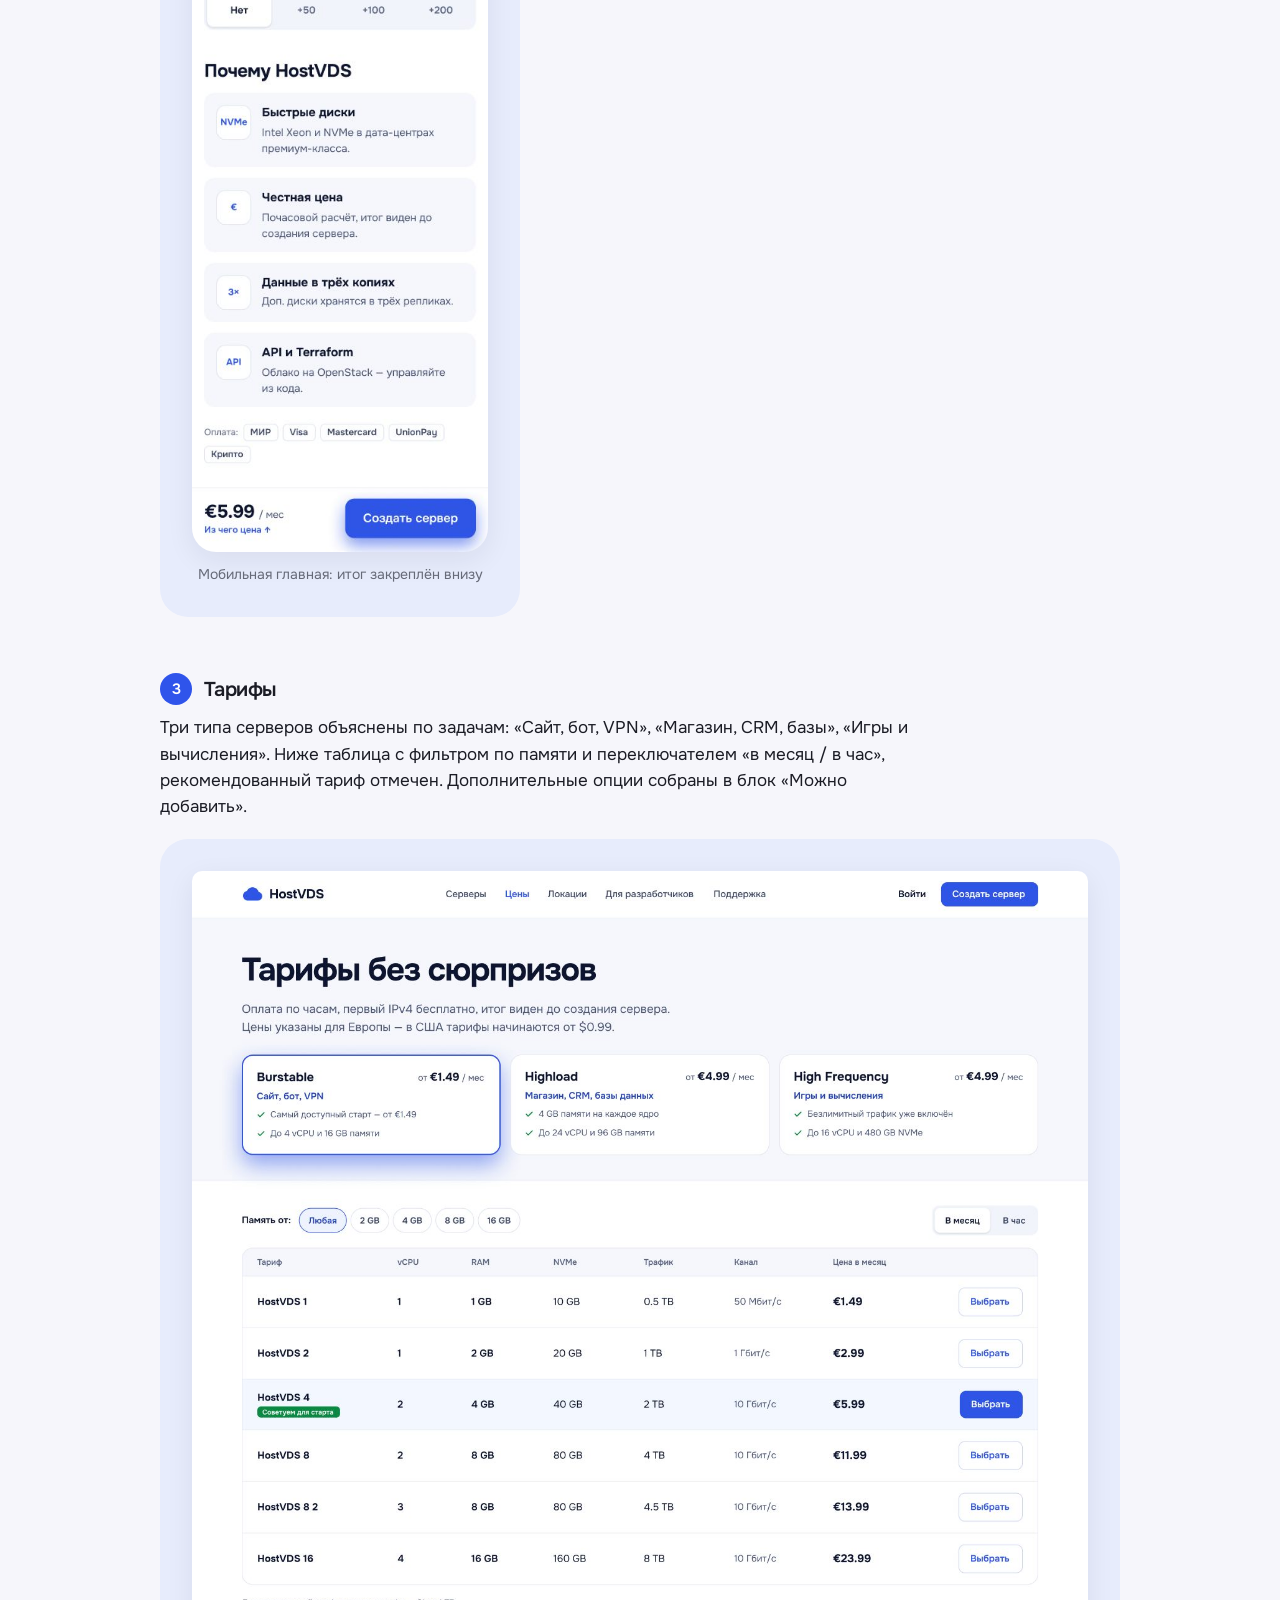
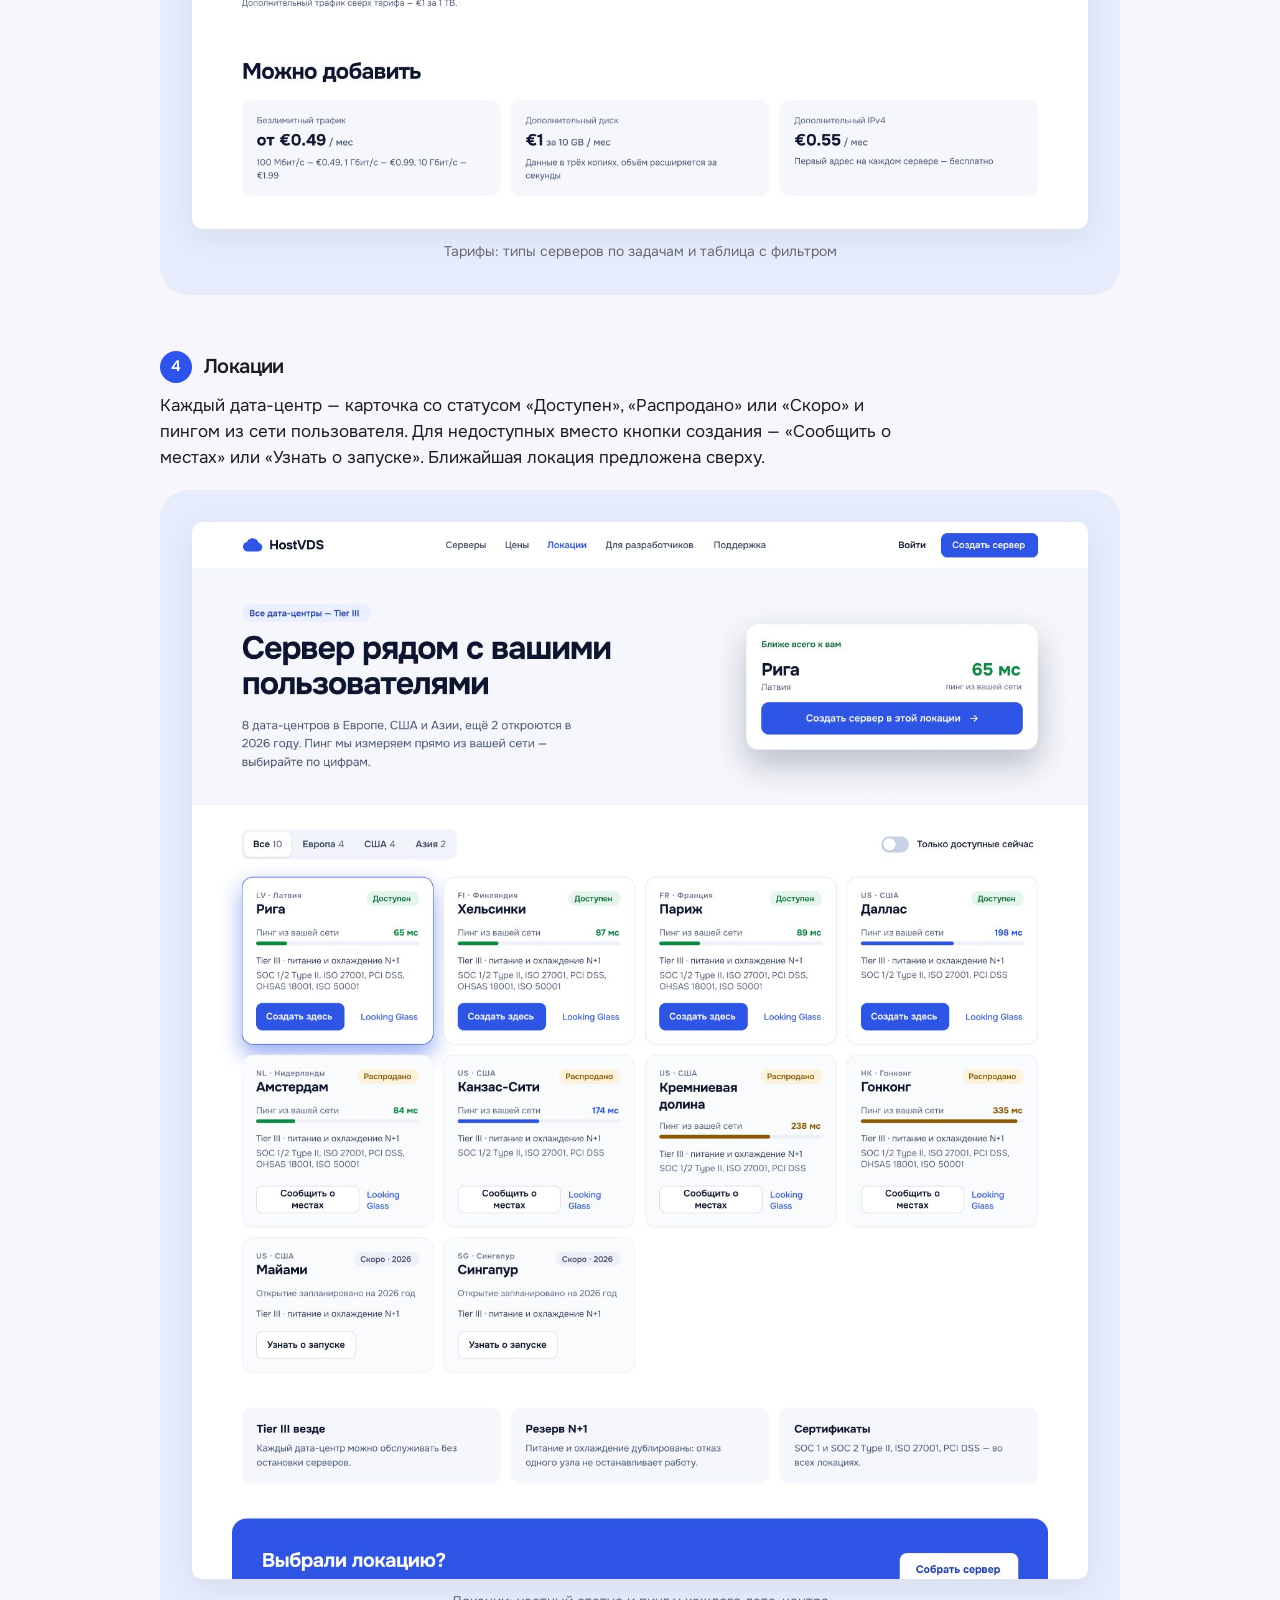
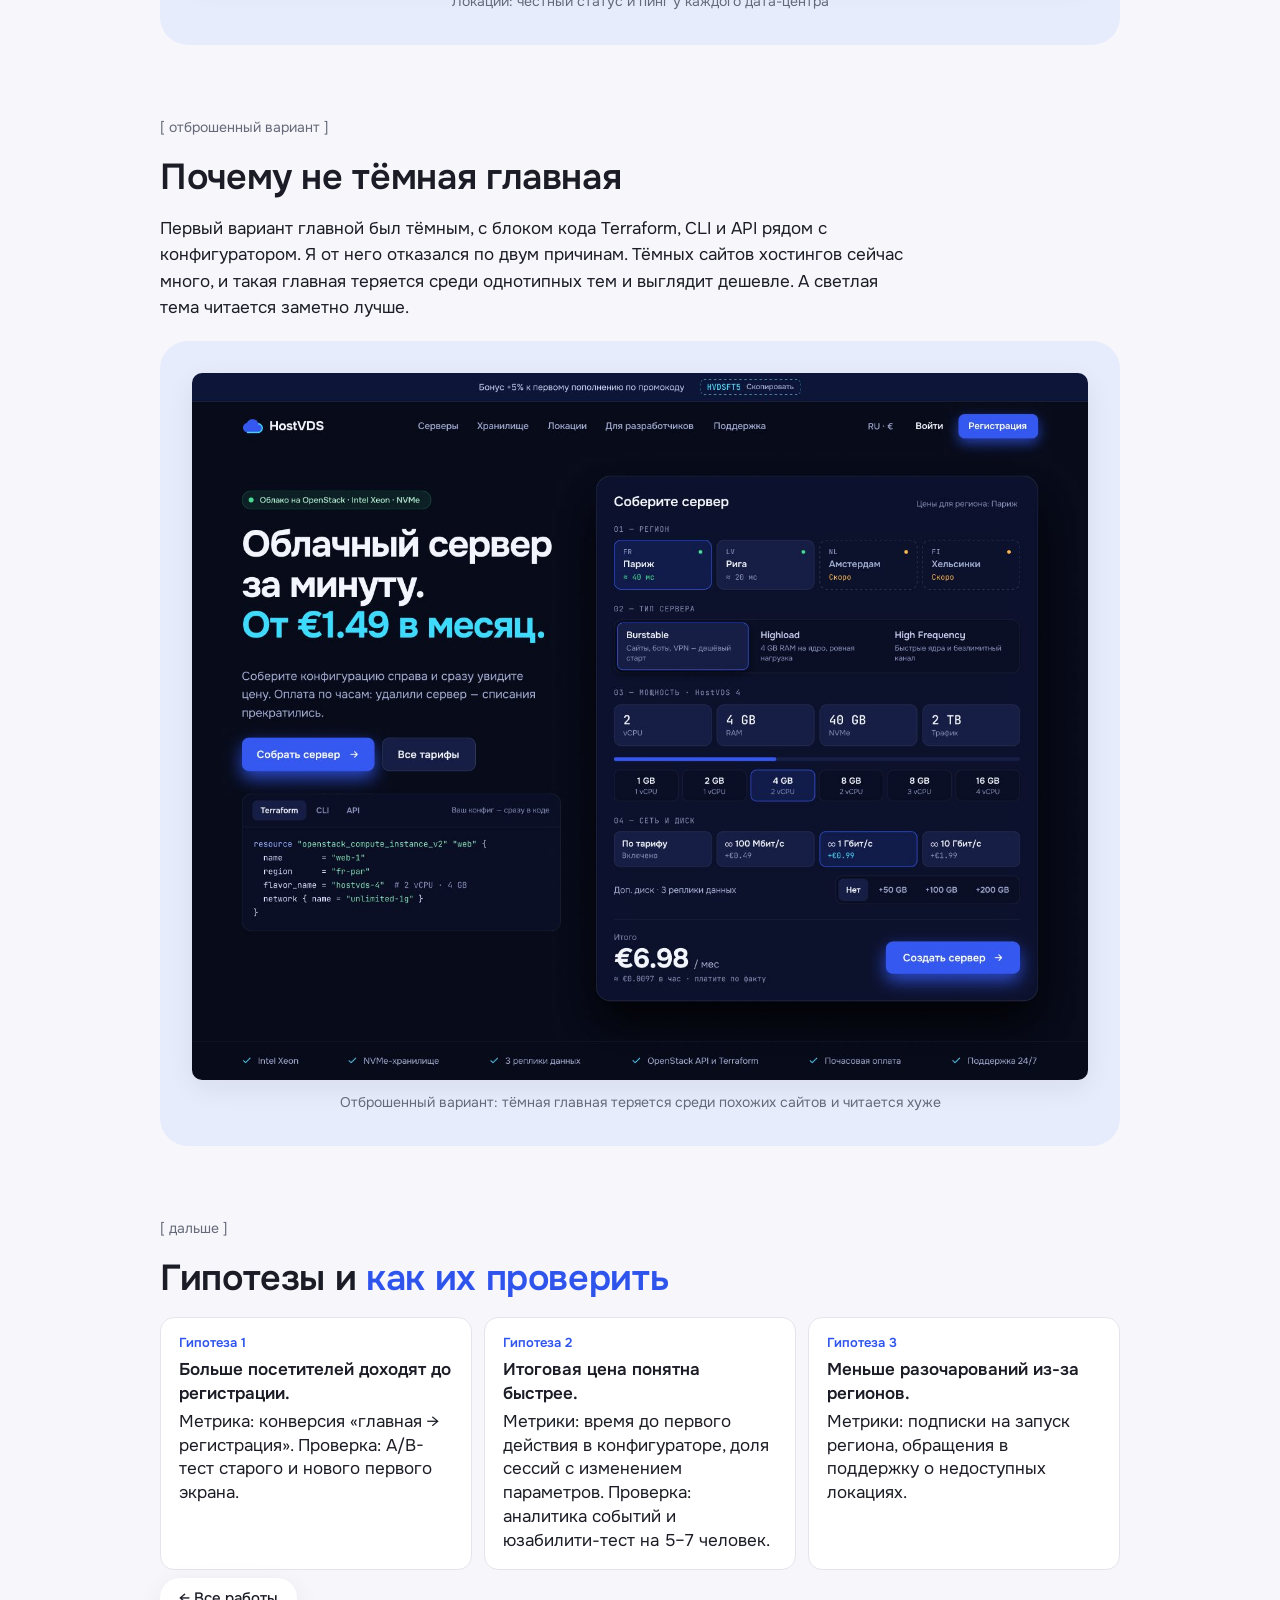
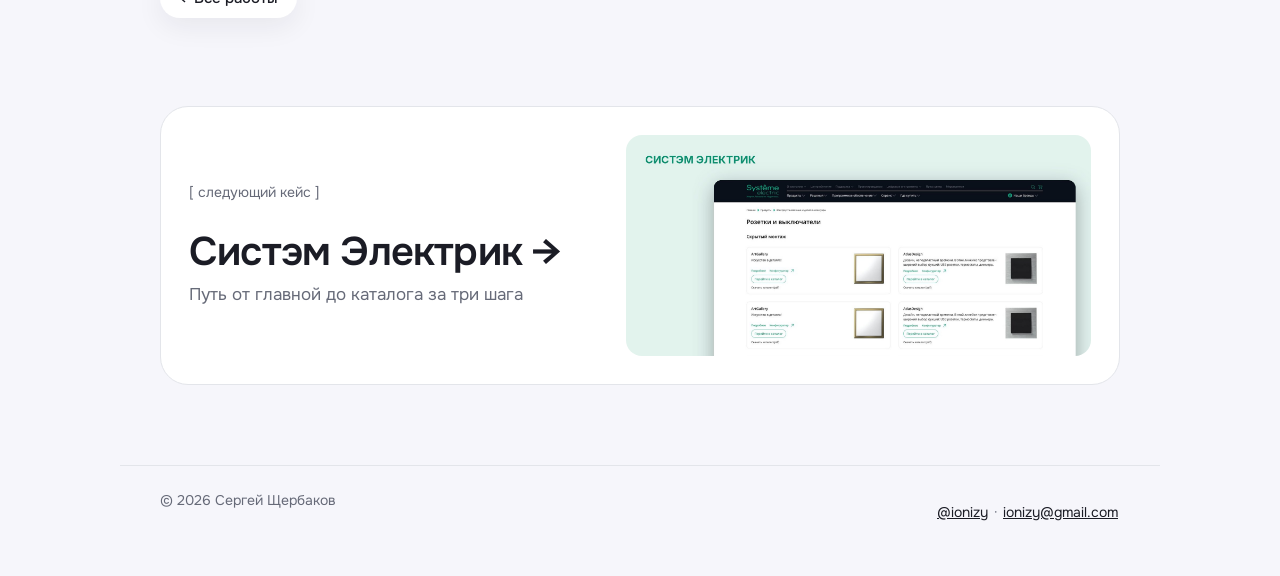
==== commit 8ed93002: "ux правки" ====
--- a/case-hostvds.html
+++ b/case-hostvds.html
@@ -19,15 +19,15 @@
     <link rel="preconnect" href="https://fonts.googleapis.com">
     <link rel="preconnect" href="https://fonts.gstatic.com" crossorigin>
     <link href="https://fonts.googleapis.com/css2?family=Onest:wght@400;500;600&display=swap" rel="stylesheet">
-    <link rel="stylesheet" href="style.css?v=29">
-    <link rel="stylesheet" href="case.css?v=12">
+    <link rel="stylesheet" href="style.css?v=34">
+    <link rel="stylesheet" href="case.css?v=14">
 </head>
 <body class="case-page case-hv">
 
     <header class="topbar">
         <a href="index.html#work" class="pill">← Все работы</a>
         <a href="index.html" class="wordmark">Щербаков</a>
-        <a href="https://t.me/ionizy" class="pill" target="_blank" rel="noopener noreferrer">Написать в Telegram</a>
+        <a href="https://t.me/ionizy" class="pill" target="_blank" rel="noopener noreferrer">Написать в Telegram <span class="ext" aria-hidden="true">↗</span></a>
     </header>
 
     <main class="case">
@@ -149,6 +149,6 @@
     </footer>
 
     <script>(() => { const t = () => document.body.classList.toggle('is-scrolled', window.scrollY > 40); window.addEventListener('scroll', t, { passive: true }); t(); })();</script>
-    <script src="case.js?v=1" defer></script>
+    <script src="case.js?v=2" defer></script>
 </body>
 </html>
--- a/style.css
+++ b/style.css
@@ -2228,3 +2228,125 @@
 
 /* подложка: только сетка и крестики */
 .gis-road { display: none; }
+
+
+/* ===================== Юзабилити-проход ===================== */
+/* значок внешней ссылки */
+.ext { display: inline-block; margin-left: 2px; font-size: 0.9em; opacity: 0.6; }
+
+/* десктоп: разделы прямо в шапке вместо кнопки «Меню» */
+@media (min-width: 901px) {
+    .menu-toggle { display: none; }
+    .menu-panel,
+    .menu-panel[hidden] {
+        position: static;
+        display: flex;
+        min-width: 0;
+        padding: 0 6px;
+        height: 40px;
+        align-items: center;
+        gap: 2px;
+        border-radius: 999px;
+        box-shadow: 0 6px 16px rgba(27, 28, 37, 0.10);
+    }
+    .menu-panel a {
+        padding: 6px 12px;
+        border-radius: 999px;
+        font-size: 15px;
+        white-space: nowrap;
+    }
+    .menu-panel a[href="#numbers"],
+    .menu-panel a[href="#skills"] { display: none; }
+}
+
+/* NDA: замок вместо квадратика, похожего на чекбокс */
+.folder-nda::before {
+    width: 14px;
+    height: 16px;
+    border: 0;
+    border-radius: 0;
+    box-shadow: none;
+    background: currentColor;
+    -webkit-mask: url("data:image/svg+xml,%3Csvg xmlns='http://www.w3.org/2000/svg' viewBox='0 0 14 16'%3E%3Cpath d='M4 7V5a3 3 0 0 1 6 0v2' fill='none' stroke='black' stroke-width='1.6'/%3E%3Crect x='1' y='7' width='12' height='8.2' rx='2' fill='black'/%3E%3C/svg%3E") center / contain no-repeat;
+    mask: url("data:image/svg+xml,%3Csvg xmlns='http://www.w3.org/2000/svg' viewBox='0 0 14 16'%3E%3Cpath d='M4 7V5a3 3 0 0 1 6 0v2' fill='none' stroke='black' stroke-width='1.6'/%3E%3Crect x='1' y='7' width='12' height='8.2' rx='2' fill='black'/%3E%3C/svg%3E") center / contain no-repeat;
+}
+
+/* подсказка про светофоры */
+.sim-hint {
+    grid-column: 1 / -1;
+    margin-top: 8px;
+    font-size: 12px;
+    line-height: 1.4;
+    color: var(--route);
+    font-weight: 500;
+}
+@media (prefers-reduced-motion: no-preference) {
+    .tl-layer .tl:first-child { animation: tl-ping 1.6s ease-out 1.5s 3; }
+}
+@keyframes tl-ping {
+    0%   { box-shadow: 0 0 0 0 rgba(255, 255, 255, 0.85); }
+    100% { box-shadow: 0 0 0 16px rgba(255, 255, 255, 0); }
+}
+
+/* кнопки героя под заголовком */
+.hero-text .hero-actions { margin-top: 24px; }
+
+/* подвал */
+.footer a { color: inherit; }
+
+/* телефон: короче путь до работ */
+@media (max-width: 600px) {
+    .numbers { grid-template-columns: repeat(2, minmax(0, 1fr)); gap: 10px; }
+    .number { padding: 18px 16px 20px; }
+    .number-value { font-size: 30px; }
+    .number .number-label { margin-top: 10px; font-size: 13px; line-height: 1.35; }
+
+    .sticker { min-height: 0; padding: 26px 20px 22px; }
+    .deck.stickers { gap: 24px; }
+
+    .sim-plan, .sim-speed { display: none; }
+}
+
+@media (max-width: 600px) {
+    .hide-sm { display: none; }
+    .callouts { padding-top: min(30vh, 220px); }
+    .hero-text .hero-actions { margin-top: 20px; }
+}
+
+
+/* ===================== Юзабилити-проход 2 ===================== */
+/* фиолетовый темнее: мелкий белый текст читается (контраст ≈ 5:1) */
+:root { --violet: #5A5EE8; }
+.hero-role, .hero-side { color: rgba(255, 255, 255, 0.92); }
+.coords { color: rgba(255, 255, 255, 0.9); }
+
+/* шапка получает подложку, когда под ней светлый контент */
+.topbar { transition: background-color 0.25s ease, box-shadow 0.25s ease, backdrop-filter 0.25s ease; }
+body.bar-solid .topbar,
+body.case-page.is-scrolled .topbar {
+    background: rgba(246, 246, 251, 0.82);
+    -webkit-backdrop-filter: blur(14px);
+    backdrop-filter: blur(14px);
+    box-shadow: 0 1px 0 rgba(27, 28, 37, 0.06);
+    padding-bottom: 10px;
+    padding-top: calc(10px + env(safe-area-inset-top, 0px));
+}
+body.bar-solid .menu-panel { box-shadow: 0 2px 8px rgba(27, 28, 37, 0.08); }
+
+/* вся карточка проекта — ссылка */
+.folder.is-clickable { cursor: pointer; }
+/* ховер карточки — её собственный цвет */
+.folder-sber { --tint: #E8F5EB; --accent: #1A8A30; }
+.folder-vl   { --tint: #FDEFE4; --accent: #D9580F; }
+.folder-vz   { --tint: #EEEAFD; --accent: #6D4AE8; }
+.folder-hv   { --tint: #E7ECFC; --accent: #2F54EB; }
+.folder-se   { --tint: #E2F3EE; --accent: #0B8F6E; }
+.folder-free { --tint: #EDEEFA; --accent: var(--route); }
+.folder h3 { transition: color 0.2s; }
+.folder.is-clickable:hover h3 { color: var(--accent); }
+
+/* текущий раздел в меню */
+.menu-panel a.is-active { background: var(--paper); color: var(--route); }
+@media (min-width: 901px) and (max-width: 1120px) {
+    .wordmark { display: none; }
+}
--- a/case.css
+++ b/case.css
@@ -128,3 +128,13 @@
 .case-vz .case-steps { grid-template-columns: repeat(auto-fit, minmax(200px, 1fr)); }
 .case-note { max-width: 68ch; margin-top: 24px; padding: 14px 18px; border-radius: var(--r-s); background: #EEEAFD; color: var(--ink); font-size: 15px; line-height: 1.5; }
 .case-note b { font-weight: 600; }
+
+/* телефон: скриншот в просмотре крупнее, с прокруткой; подпись целиком */
+.lightbox-cap { white-space: normal; overflow: visible; text-overflow: clip; line-height: 1.35; }
+@media (max-width: 600px) {
+    .lightbox { place-items: start center; padding-top: 72px; }
+    .lightbox-frame { width: 100%; max-height: calc(100svh - 88px); -webkit-overflow-scrolling: touch; }
+    .lightbox-frame.is-wide img { width: 900px; max-width: none; }
+    .lightbox-hint { position: absolute; left: 16px; right: 16px; bottom: 14px; color: #fff; opacity: 0.7; font-size: 13px; text-align: center; }
+}
+@media (min-width: 601px) { .lightbox-hint { display: none; } }
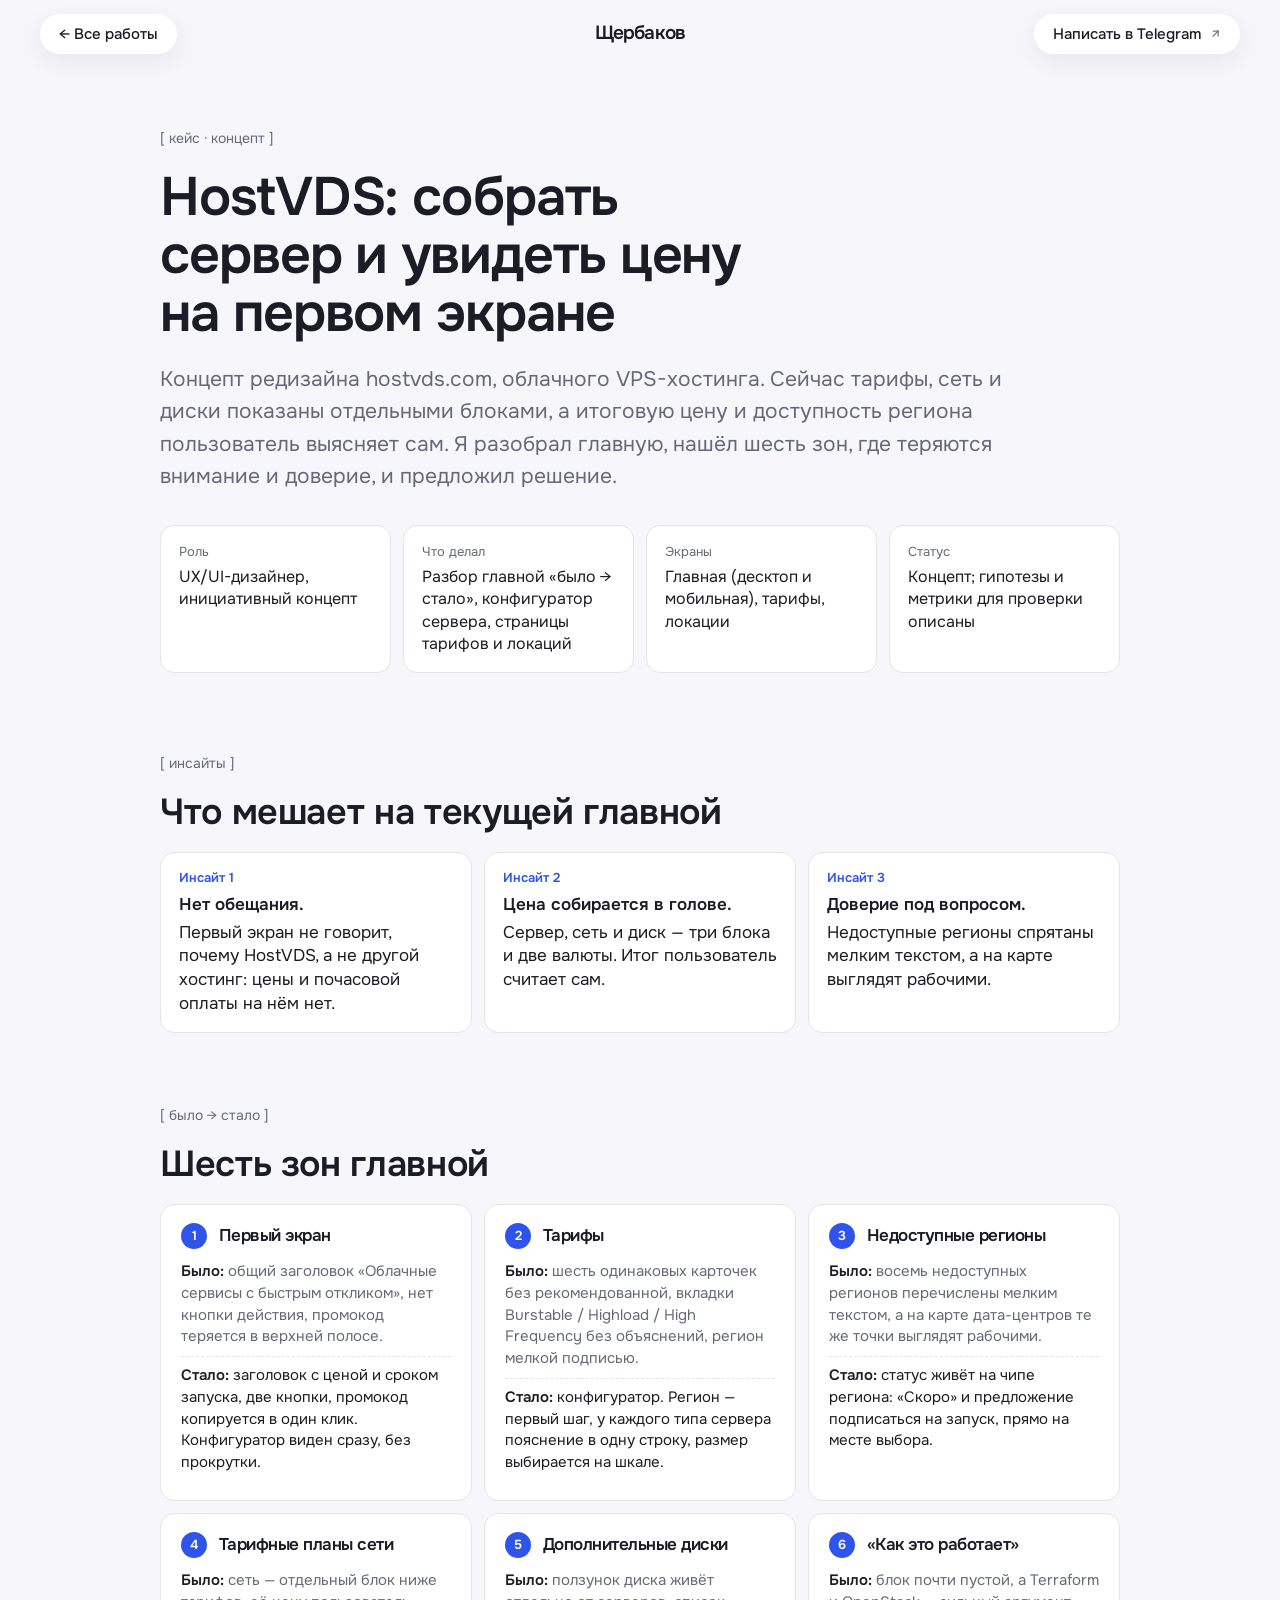
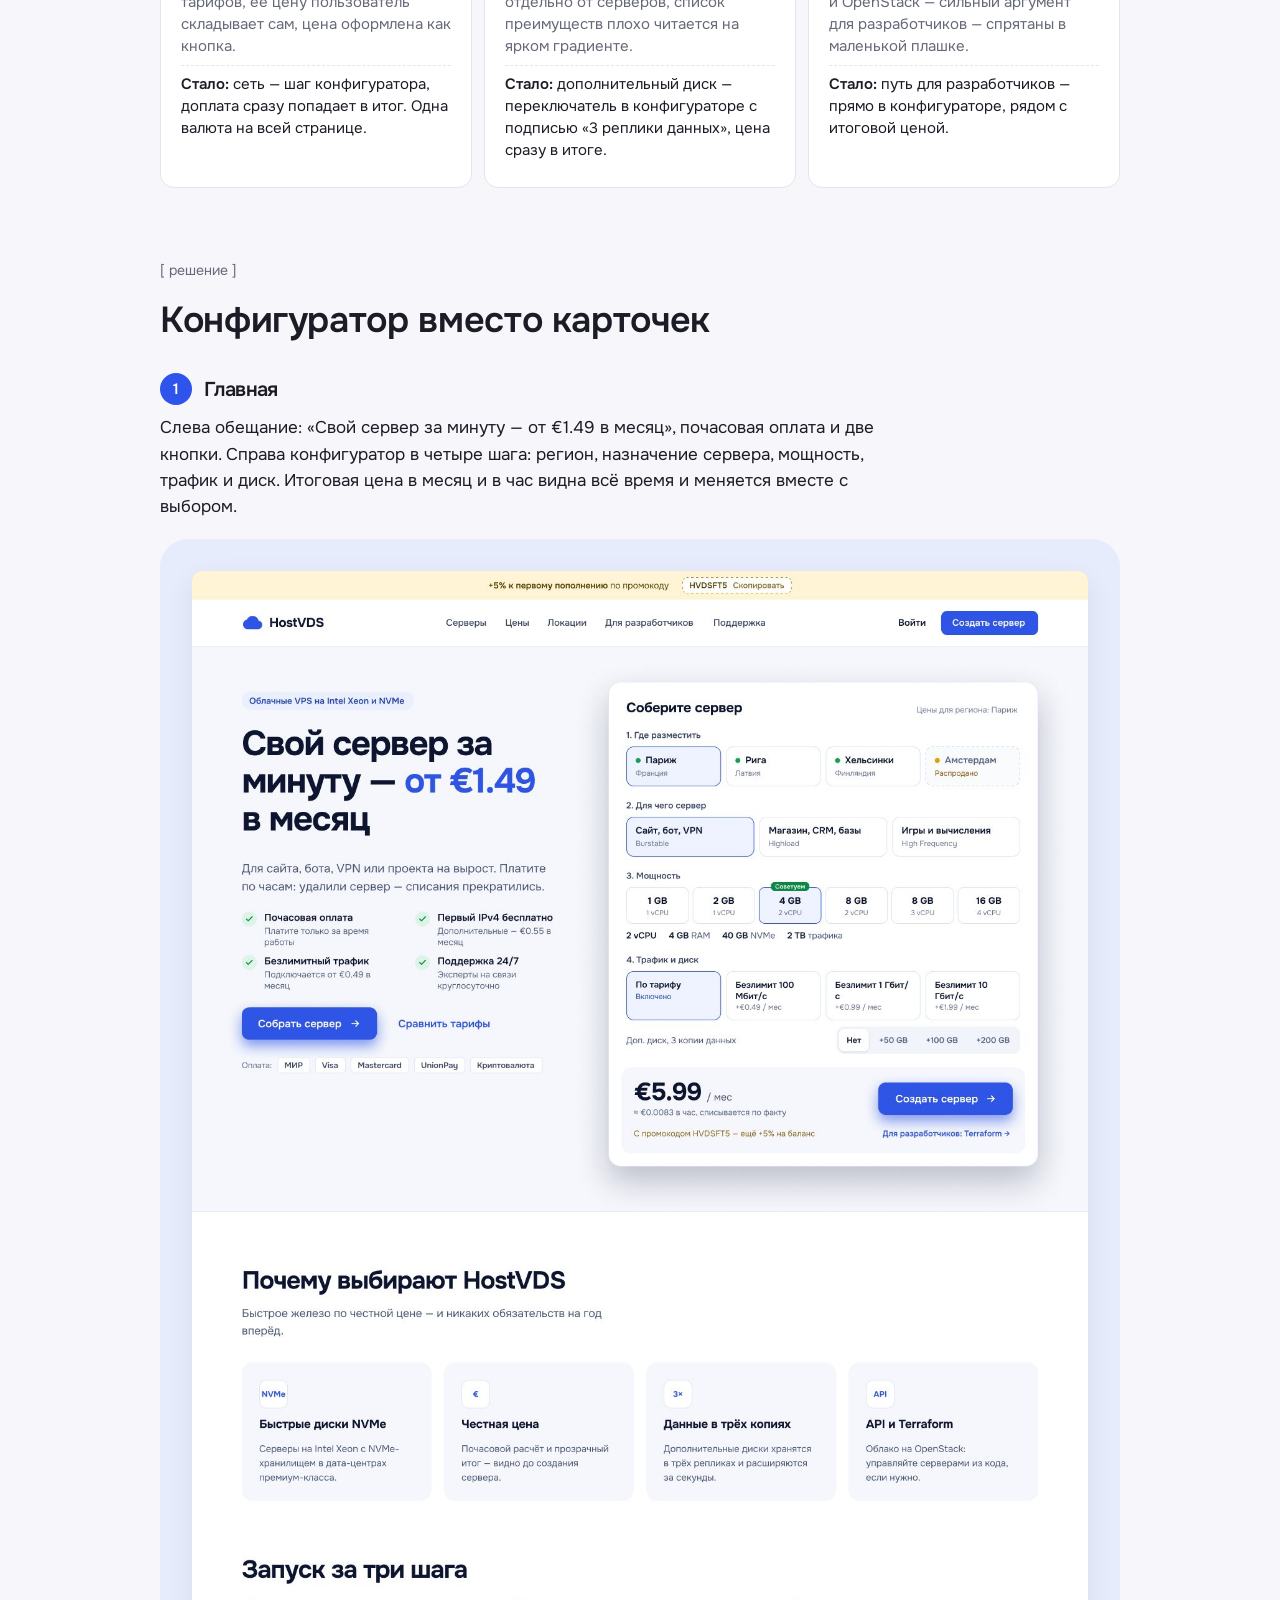
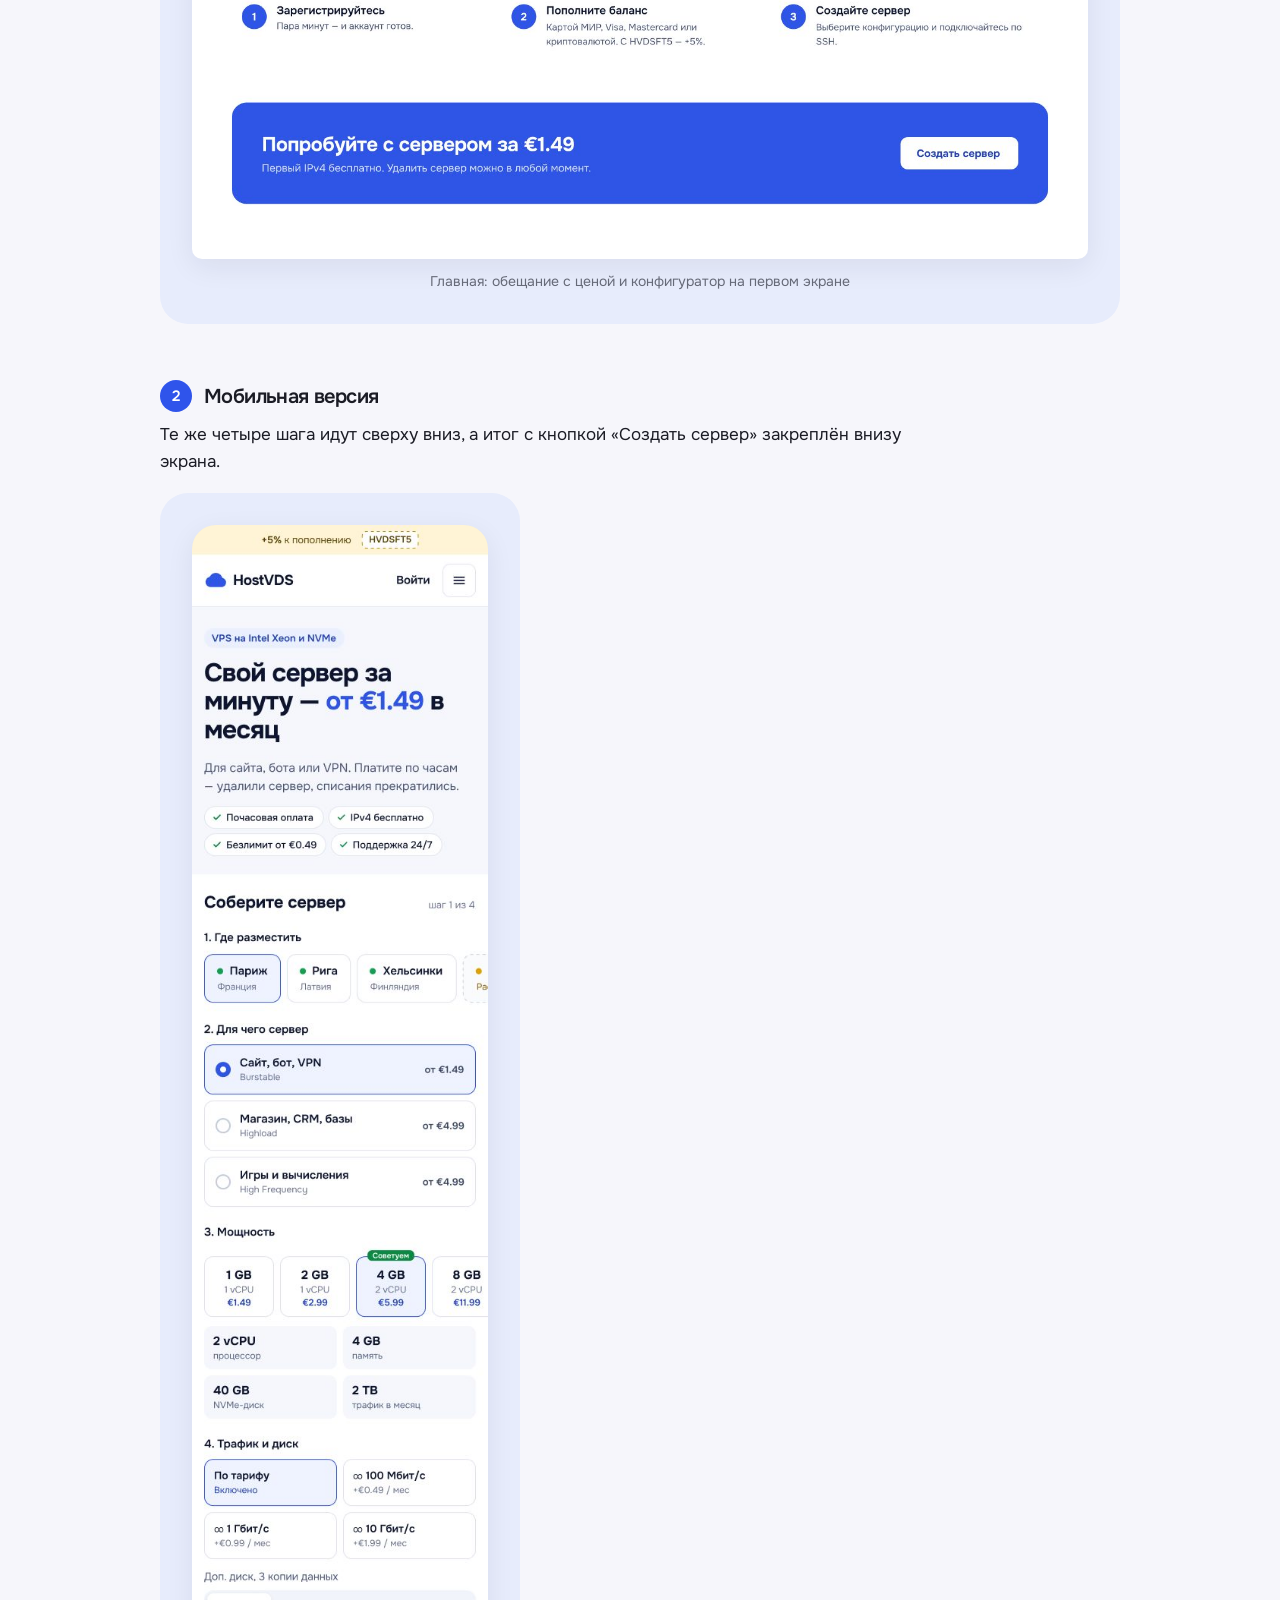
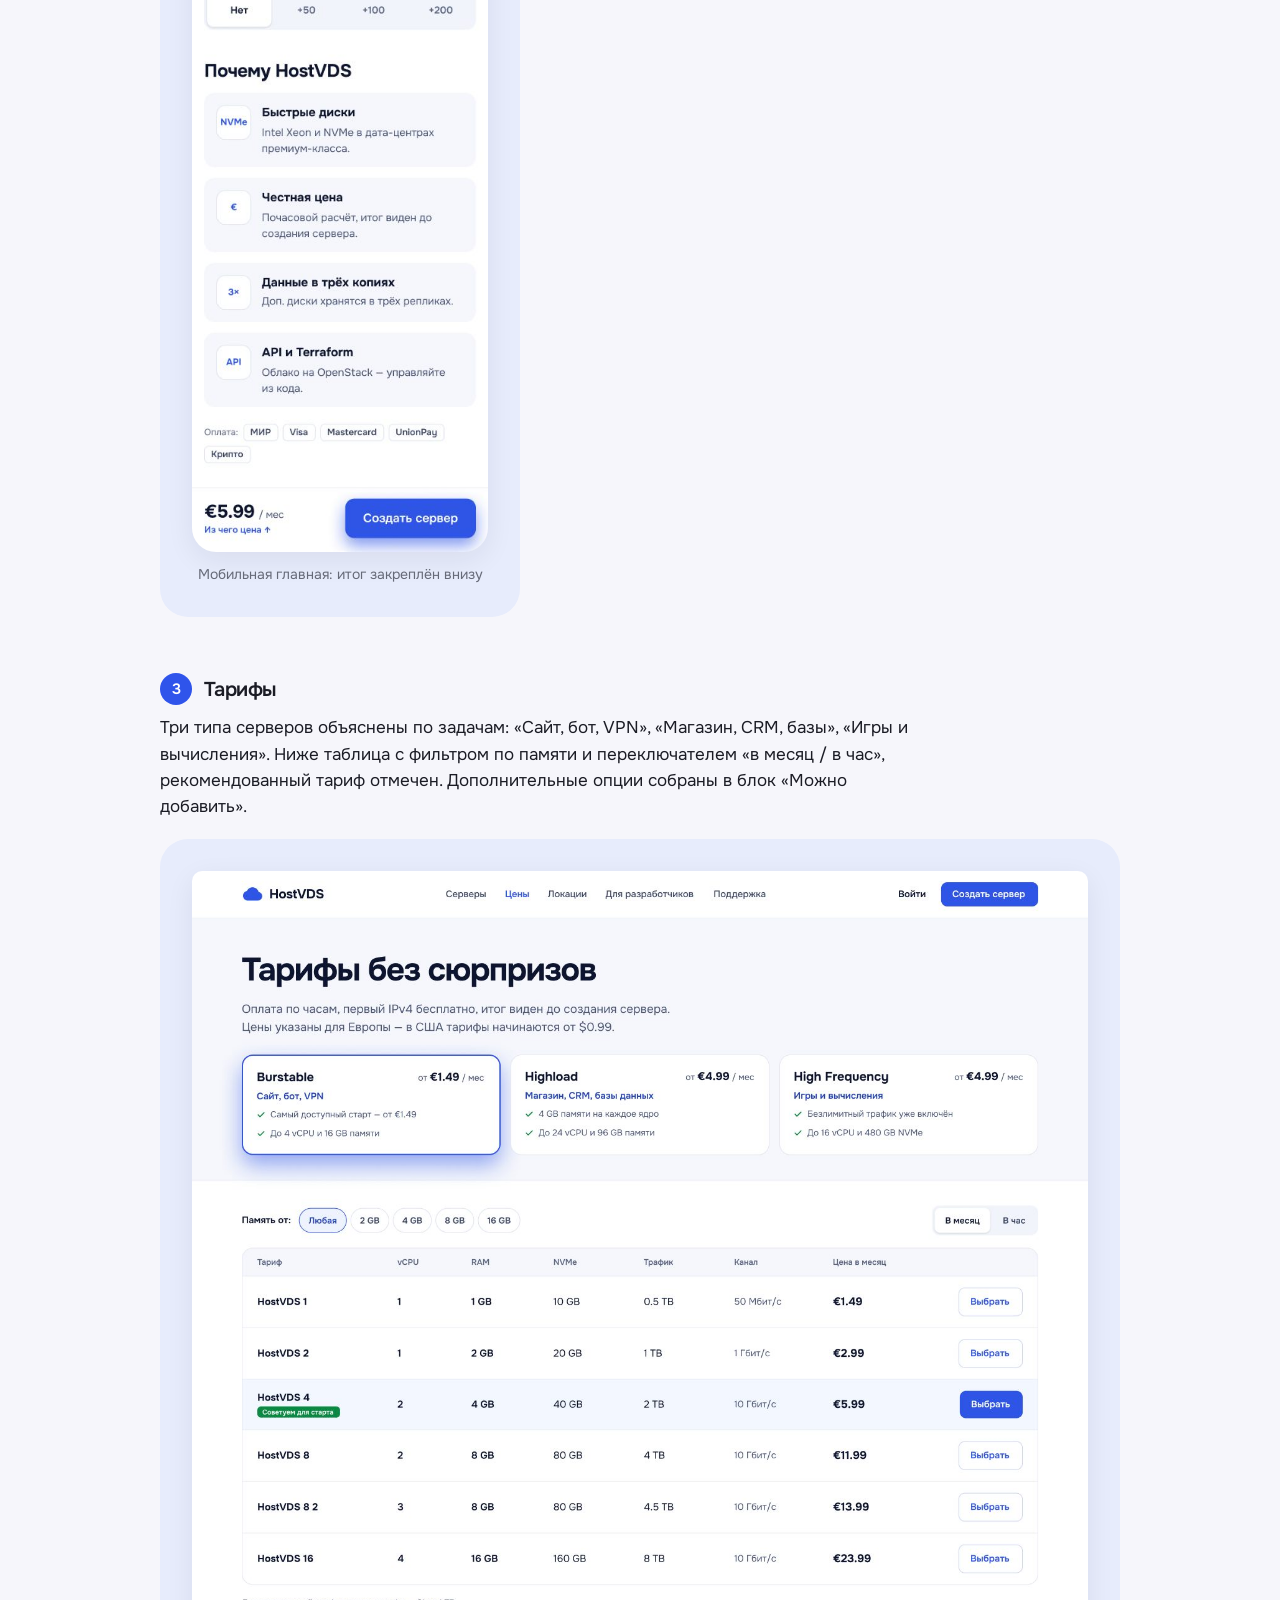
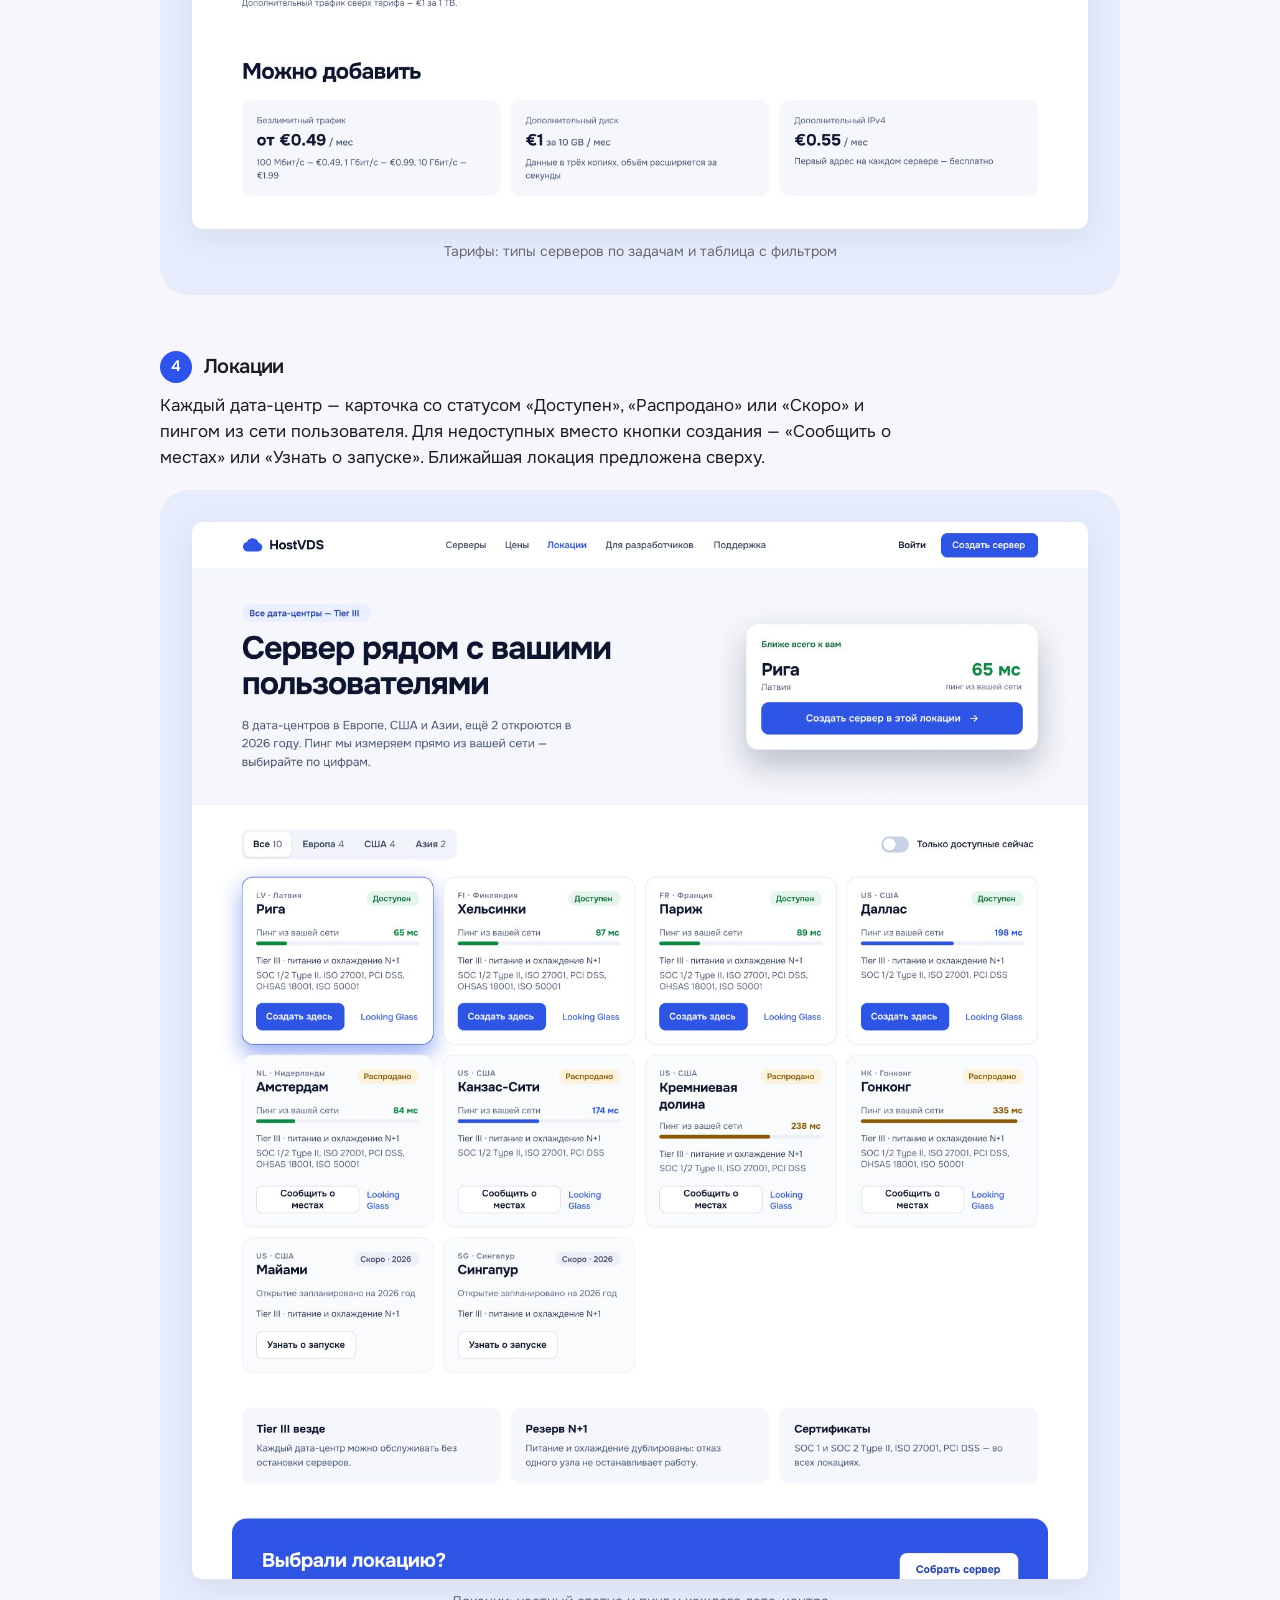
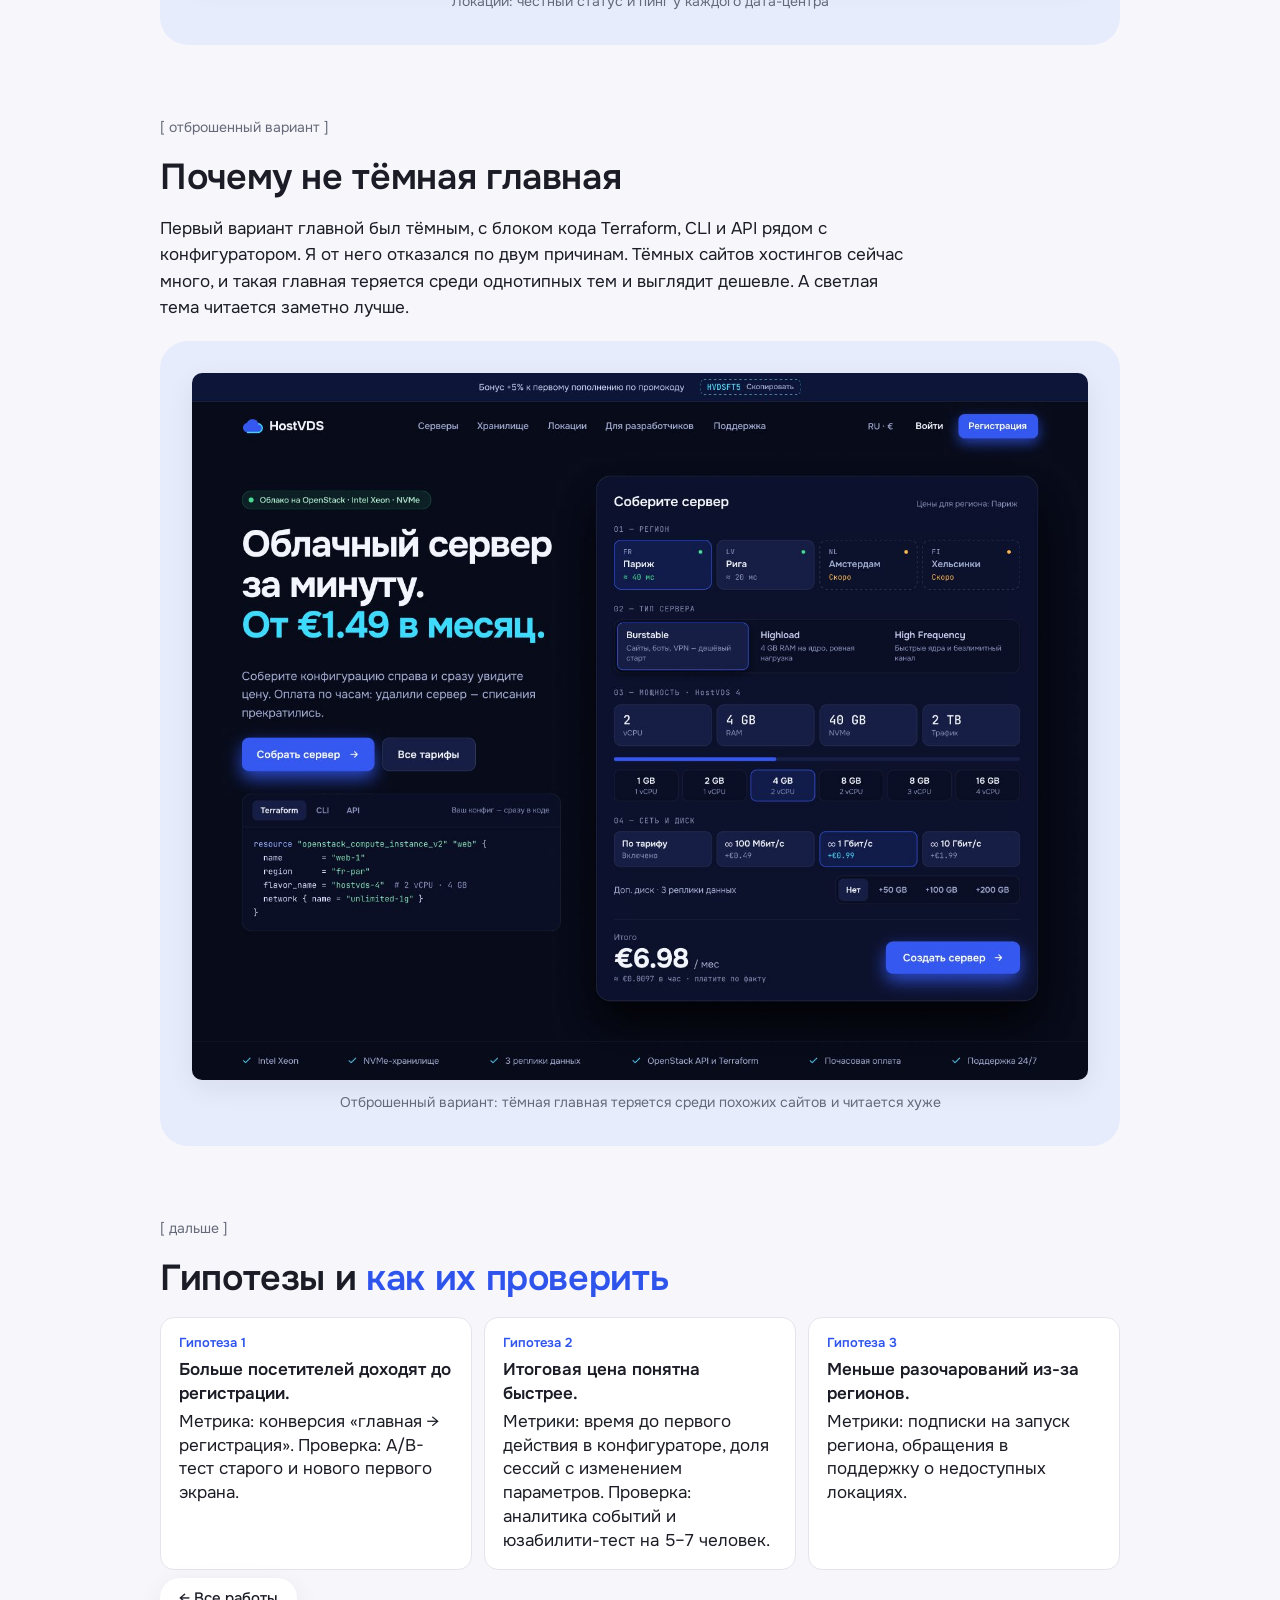
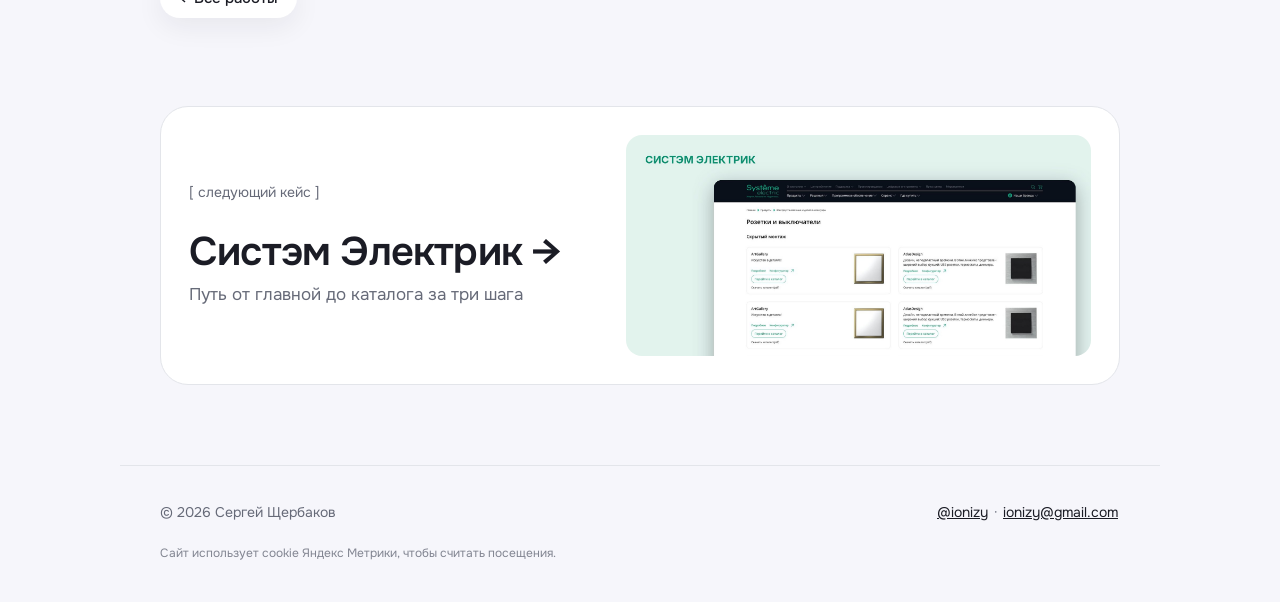
==== commit 8b89f4c1: "обновил метрику и добавил куки" ====
--- a/case-hostvds.html
+++ b/case-hostvds.html
@@ -19,8 +19,37 @@
     <link rel="preconnect" href="https://fonts.googleapis.com">
     <link rel="preconnect" href="https://fonts.gstatic.com" crossorigin>
     <link href="https://fonts.googleapis.com/css2?family=Onest:wght@400;500;600&display=swap" rel="stylesheet">
-    <link rel="stylesheet" href="style.css?v=34">
+    <link rel="stylesheet" href="style.css?v=41">
     <link rel="stylesheet" href="case.css?v=14">
+    <!-- Yandex.Metrika counter -->
+    <script type="text/javascript">
+        (function(m,e,t,r,i,k,a){
+            m[i]=m[i]||function(){(m[i].a=m[i].a||[]).push(arguments)};
+            m[i].l=1*new Date();
+            for (var j = 0; j < document.scripts.length; j++) {if (document.scripts[j].src === r) { return; }}
+            k=e.createElement(t),a=e.getElementsByTagName(t)[0],k.async=1,k.src=r,a.parentNode.insertBefore(k,a)
+        })(window, document,'script','https://mc.yandex.ru/metrika/tag.js?id=114486975', 'ym');
+
+        ym(114486975, 'init', {ssr:true, webvisor:true, clickmap:true, ecommerce:"dataLayer", referrer: document.referrer, url: location.href, accurateTrackBounce:true, trackLinks:true});
+
+        // цели: клики по контактам, PDF, резюме, RuStore и кейсам
+        document.addEventListener('click', function (e) {
+            var a = e.target.closest && e.target.closest('a');
+            if (!a) return;
+            var h = a.getAttribute('href') || '', g = null;
+            if (h.indexOf('t.me/') > -1) g = 'telegram';
+            else if (/\.pdf$/.test(h)) g = 'pdf';
+            else if (h.indexOf('hh.ru') > -1) g = 'hh';
+            else if (h.indexOf('mailto:') === 0) g = 'email';
+            else if (h.indexOf('tel:') === 0) g = 'phone';
+            else if (h.indexOf('rustore.ru') > -1) g = 'rustore';
+            else if (h.indexOf('figma.com') > -1) g = 'figma';
+            else if (/case-[a-z]+\.html/.test(h)) g = 'case';
+            if (g && window.ym) ym(114486975, 'reachGoal', g);
+        }, true);
+    </script>
+    <noscript><div><img src="https://mc.yandex.ru/watch/114486975" style="position:absolute; left:-9999px;" alt="" /></div></noscript>
+    <!-- /Yandex.Metrika counter -->
 </head>
 <body class="case-page case-hv">
 
@@ -146,6 +175,7 @@
     <footer class="case-footer">
         <p>© 2026 Сергей Щербаков</p>
         <p><a href="https://t.me/ionizy" target="_blank" rel="noopener noreferrer">@ionizy</a> · <a href="mailto:ionizy@gmail.com">ionizy@gmail.com</a></p>
+        <p class="cookie-note">Сайт использует cookie Яндекс Метрики, чтобы считать посещения.</p>
     </footer>
 
     <script>(() => { const t = () => document.body.classList.toggle('is-scrolled', window.scrollY > 40); window.addEventListener('scroll', t, { passive: true }); t(); })();</script>
--- a/style.css
+++ b/style.css
@@ -1837,8 +1837,8 @@
 
 /* пятая карточка (фриланс) на всю ширину сетки */
 @media (min-width: 1081px) {
-    .folders > .folder-free:last-child:nth-child(odd) { grid-column: 1 / -1; }
-    .folders > .folder-free:last-child:nth-child(odd) .folder-cover img {
+    .folders > .folder-free:last-child { grid-column: 1 / -1; }
+    .folders > .folder-free:last-child .folder-cover img {
         height: 260px;
         object-fit: contain;
     }
@@ -2350,3 +2350,31 @@
 @media (min-width: 901px) and (max-width: 1120px) {
     .wordmark { display: none; }
 }
+
+/* Зарубка: тёмная обложка в цвет приложения */
+.folder-zb .marker { background: #F06A40; }
+.folder-zb .folder-cover { background: #1C1B1A; }
+.folder-zb { --tint: #FBEDE7; --accent: #D9531F; }
+.folder-free .folder-body > .folder-link { margin-top: auto; }
+
+/* Зарубка — широкая карточка: обложка слева, текст справа */
+@media (min-width: 1081px) {
+    .folders > .folder-zb { grid-column: 1 / -1; }
+    .folder-zb .folder-body {
+        display: grid;
+        grid-template-columns: minmax(0, 1.45fr) minmax(0, 1fr);
+        column-gap: 16px;
+        align-content: start;
+    }
+    .folder-zb .folder-body > .folder-cover { grid-column: 1; grid-row: 1 / span 5; margin-bottom: 0; align-self: stretch; position: relative; min-height: 280px; }
+    .folder-zb .folder-body > .folder-cover img { position: absolute; inset: 0; width: 100%; height: 100%; object-fit: cover; object-position: center; }
+    .folder-zb .folder-body > :not(.folder-cover) { grid-column: 2; }
+    .folder-zb .folder-body > h3 { margin-top: 12px; }
+    .folder-zb .folder-body > .folder-result { margin-top: 0; }
+    .folder-zb .folder-body > .folder-link { justify-self: start; align-self: start; }
+}
+
+/* строка про cookie в подвале */
+.cookie-note { flex-basis: 100%; font-size: 12px; color: var(--muted); opacity: 0.8; }
+.case-footer > p { margin: 0; }
+.case-footer { row-gap: 4px; align-items: center; }
